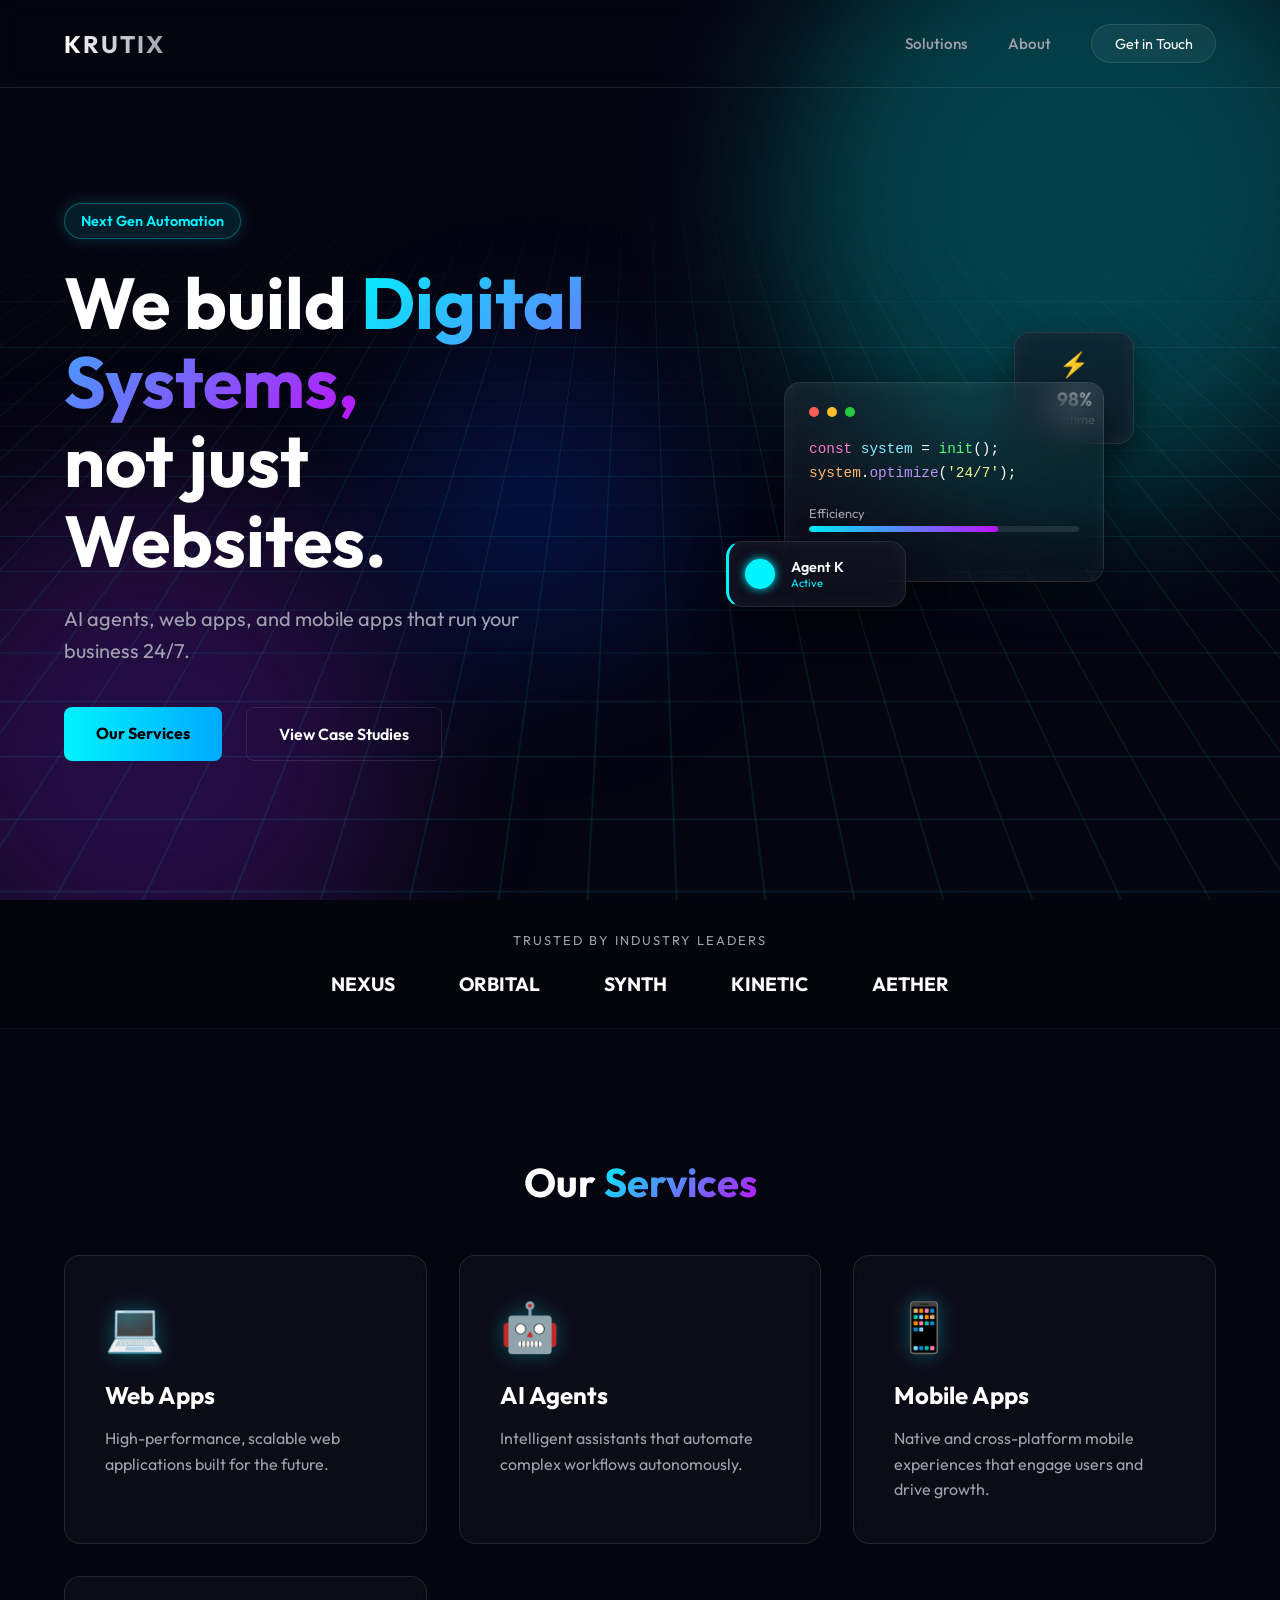
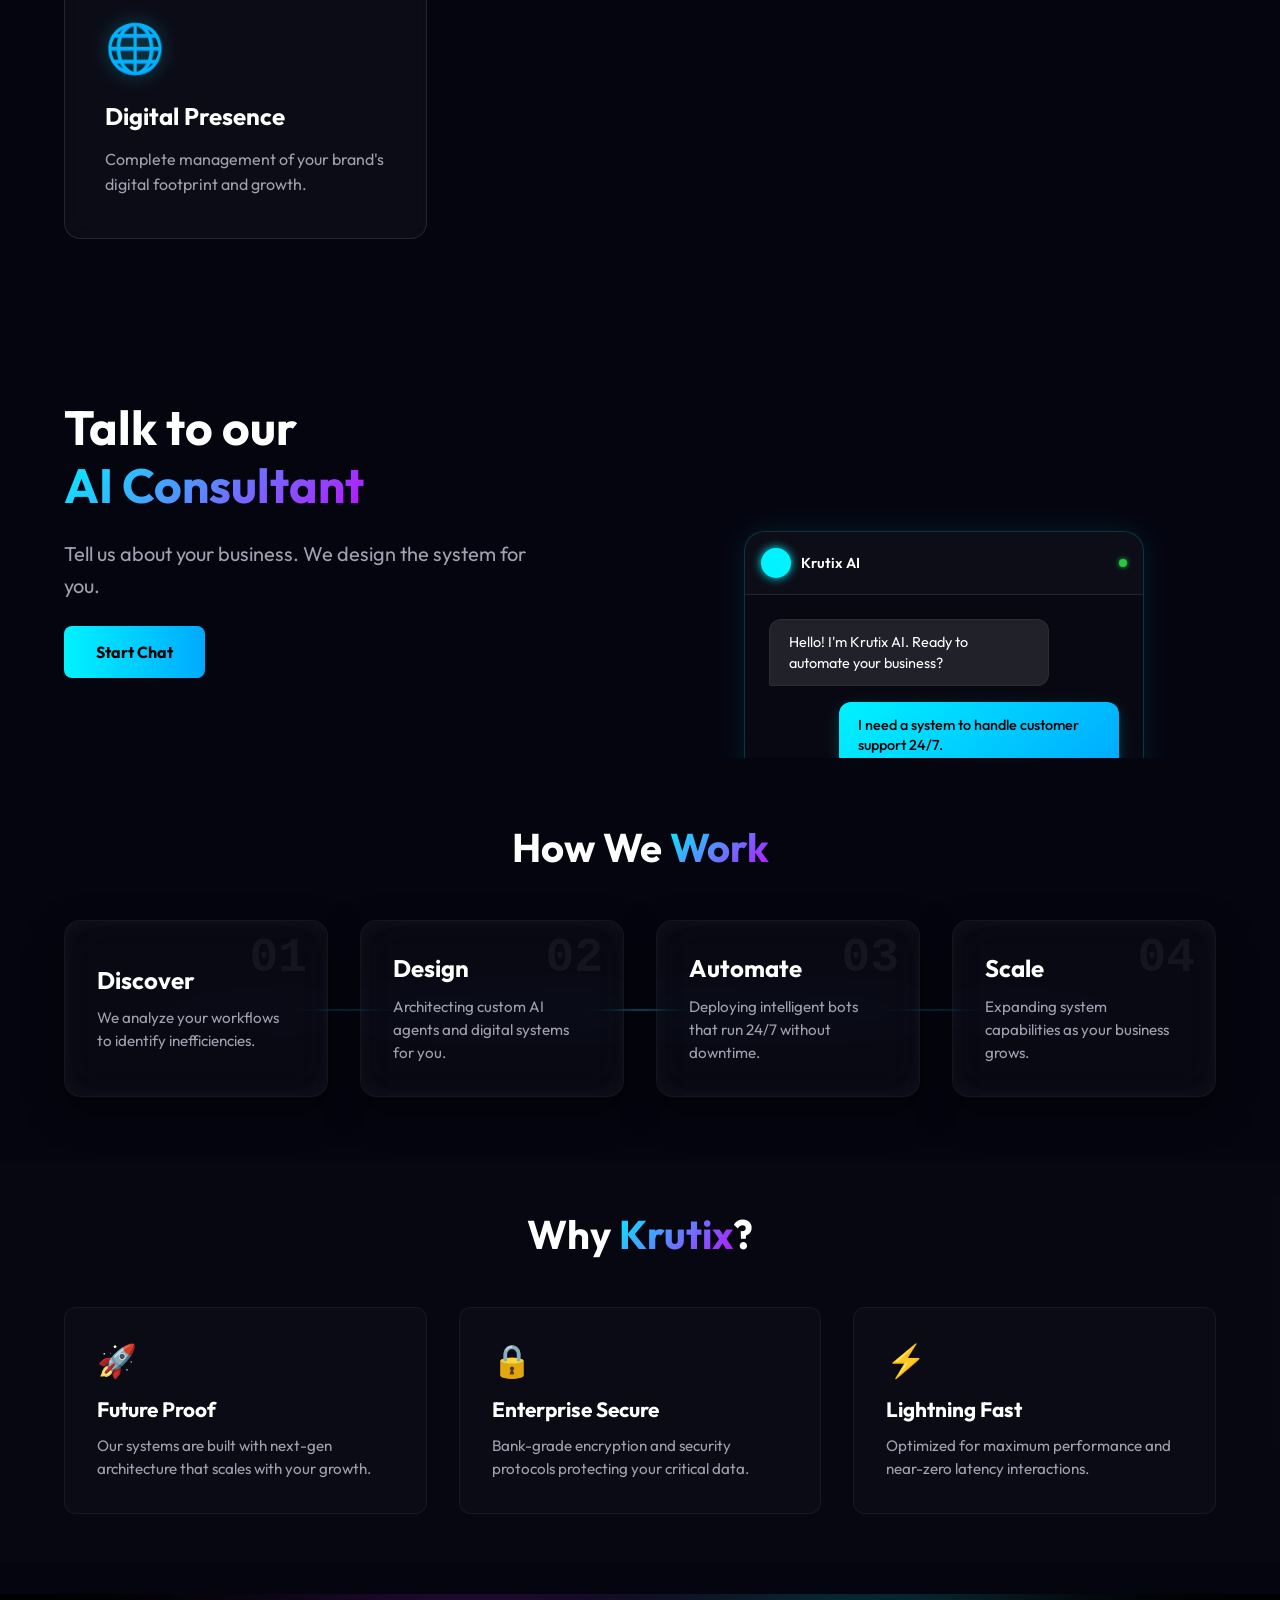
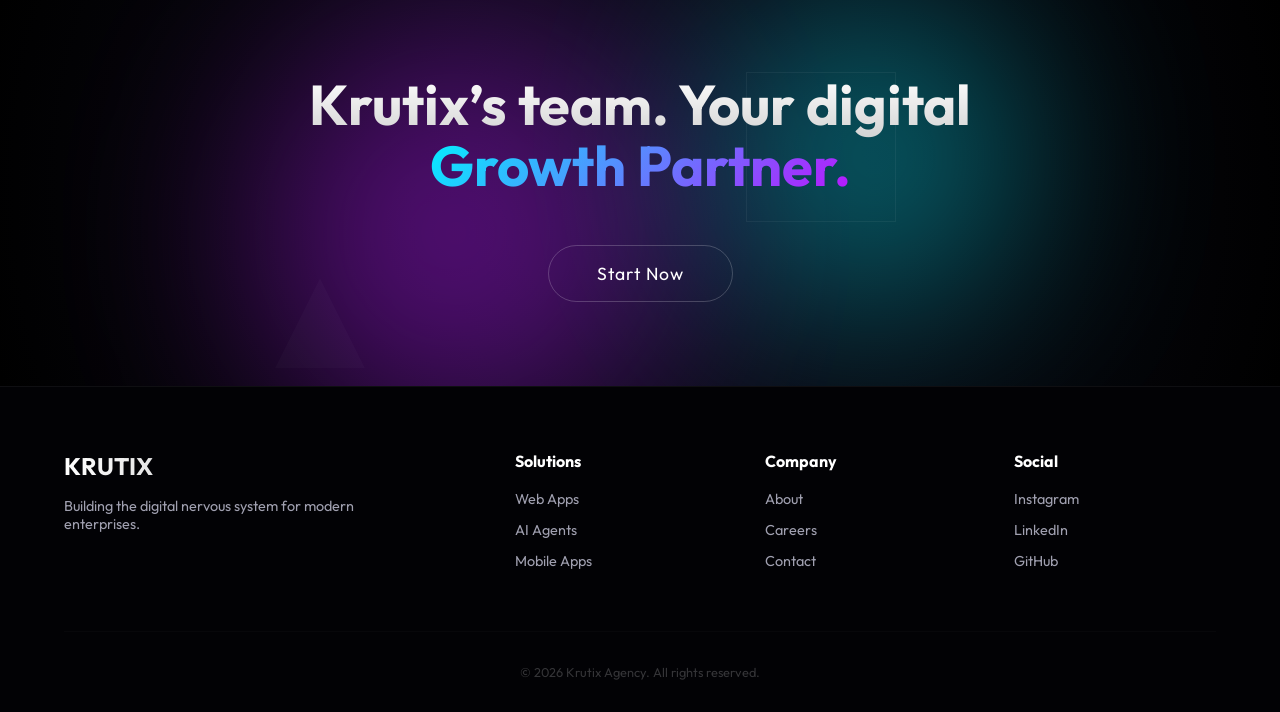
==== index.html @ 2731f17d "Initial commit: project structure and core implementation" ====
<!DOCTYPE html>
<html lang="en">

<head>
    <meta charset="UTF-8">
    <meta name="viewport" content="width=device-width, initial-scale=1.0">
    <title>Krutix - Digital Systems</title>
    <link rel="preconnect" href="https://fonts.googleapis.com">
    <link rel="preconnect" href="https://fonts.gstatic.com" crossorigin>
    <link href="https://fonts.googleapis.com/css2?family=Outfit:wght@300;400;600;700&display=swap" rel="stylesheet">
    <link rel="stylesheet" href="styles.css">
</head>

<body>
    <div class="background-globes">
        <div class="globe globe-1"></div>
        <div class="globe globe-2"></div>
        <div class="globe globe-3"></div>
    </div>

    <nav class="glass-nav">
        <a href="index.html" class="logo">KRUTIX</a>

        <div class="nav-toggle" id="mobile-menu">
            <span class="bar"></span>
            <span class="bar"></span>
            <span class="bar"></span>
        </div>

        <div class="nav-links">
            <a href="#services" class="nav-link">Solutions</a>
            <a href="about.html" class="nav-link">About</a>
            <a href="contact.html" class="cta-button-small">Get in Touch</a>
        </div>
    </nav>

    <main>
        <section class="hero-section">
            <div class="metaverse-bg">
                <div class="grid-plane"></div>
            </div>
            <div class="hero-content">
                <div class="text-content">
                    <div class="badge-container reveal-text">
                        <span class="glass-badge" id="badge-text">Elite Mobile Apps</span>
                    </div>
                    <h1 class="headline reveal-text delay-100">
                        We build <span class="gradient-text">Digital Systems,</span> <br>not just Websites.

                        <!-- Intelligent <span class="gradient-text">Experiences</span> <br>Beyond Code. -->
                    </h1>
                    <p class="subtext reveal-text delay-200">
                        AI agents, web apps, and mobile apps that run your business 24/7.
                    </p>
                    <div class="cta-group reveal-text delay-300">
                        <!-- <a href="#services" class="primary-btn">Build Your App</a> -->
                        <!-- <a href="#services" class="primary-btn">Start Automation</a> -->

                        <a href="#services" class="primary-btn">Our Services</a>

                        <a href="work.html" class="secondary-btn">View Case Studies</a>
                    </div>
                </div>

                <div class="visual-content">
                    <!-- Floating Cards Container -->
                    <div class="floating-cards-container">
                        <div class="glass-card card-main">
                            <div class="card-header">
                                <div class="dot red"></div>
                                <div class="dot yellow"></div>
                                <div class="dot green"></div>
                            </div>
                            <div class="card-body">
                                <div class="code-line"><span class="keyword">const</span> <span
                                        class="variable">system</span> = <span class="function">init</span>();</div>
                                <div class="code-line"><span class="object">system</span>.<span
                                        class="method">optimize</span>(<span class="string">'24/7'</span>);</div>
                                <div class="progress-bar-container">
                                    <div class="label">Efficiency</div>
                                    <div class="progress-bar">
                                        <div class="fill"></div>
                                    </div>
                                </div>
                            </div>
                        </div>

                        <div class="glass-card card-stat floating-delay-1">
                            <div class="stat-icon">⚡</div>
                            <div class="stat-value">98%</div>
                            <div class="stat-label">Uptime</div>
                        </div>


                        <div class="glass-card card-agent floating-delay-2">
                            <div class="agent-avatar"></div>
                            <div class="agent-info">
                                <div class="agent-name">Agent K</div>
                                <div class="agent-status">Active</div>
                            </div>
                        </div>
                    </div>
                </div>
            </div>
        </section>

        <section class="trusted-section">
            <p class="trusted-label reveal-text">Trusted by industry leaders</p>
            <div class="logo-container reveal-text delay-200">
                <div class="company-logo">NEXUS</div>
                <div class="company-logo">ORBITAL</div>
                <div class="company-logo">SYNTH</div>
                <div class="company-logo">KINETIC</div>
                <div class="company-logo">AETHER</div>
            </div>
        </section>

        <section id="services" class="services-section">
            <h2 class="section-title">Our <span class="gradient-text">Services</span></h2>
            <div class="services-grid">
                <div class="service-card">
                    <div class="service-icon">💻</div>
                    <h3>Web Apps</h3>
                    <p>High-performance, scalable web applications built for the future.</p>
                </div>
                <div class="service-card">
                    <div class="service-icon">🤖</div>
                    <h3>AI Agents</h3>
                    <p>Intelligent assistants that automate complex workflows autonomously.</p>
                </div>
                <div class="service-card">
                    <div class="service-icon">📱</div>
                    <h3>Mobile Apps</h3>
                    <p>Native and cross-platform mobile experiences that engage users and drive growth.</p>
                </div>
                <div class="service-card">
                    <div class="service-icon">🌐</div>
                    <h3>Digital Presence</h3>
                    <p>Complete management of your brand's digital footprint and growth.</p>
                </div>
            </div>
        </section>
        </div>
        </section>

        <section id="ai-consultant" class="consultant-section">
            <div class="consultant-container">
                <div class="consultant-text">
                    <h2 class="section-title-left reveal-text">Talk to our <br><span class="gradient-text">AI
                            Consultant</span></h2>
                    <p class="subtext reveal-text delay-100">
                        Tell us about your business. We design the system for you.
                    </p>
                    <a href="#" class="primary-btn reveal-text delay-200">Start Chat</a>
                </div>

                <div class="chat-interface-container">
                    <div class="chat-interface glass-card">
                        <div class="chat-header">
                            <div class="agent-avatar-small"></div>
                            <div class="chat-title">Krutix AI</div>
                            <div class="online-indicator"></div>
                        </div>
                        <div class="chat-body">
                            <div class="chat-message bot-message">
                                Hello! I'm Krutix AI. Ready to automate your business?
                            </div>
                            <div class="chat-message user-message">
                                I need a system to handle customer support 24/7.
                            </div>
                            <div class="chat-message bot-message">
                                <span class="typing-dots">
                                    <span>.</span><span>.</span><span>.</span>
                                </span>
                            </div>
                        </div>
                        <div class="chat-input-area">
                            <div class="fake-input">Type your message...</div>
                            <div class="send-btn">➤</div>
                        </div>
                    </div>
                </div>
            </div>
        </section>
        </div>
        </section>

        <section id="process" class="process-section">
            <h2 class="section-title reveal-text">How We <span class="gradient-text">Work</span></h2>
            <div class="process-container">
                <div class="process-line"></div>

                <div class="process-step delay-1">
                    <div class="step-card glass-card">
                        <div class="step-number">01</div>
                        <h3>Discover</h3>
                        <p>We analyze your workflows to identify inefficiencies.</p>
                    </div>
                </div>

                <div class="process-step delay-2">
                    <div class="step-card glass-card">
                        <div class="step-number">02</div>
                        <h3>Design</h3>
                        <p>Architecting custom AI agents and digital systems for you.</p>
                    </div>
                </div>

                <div class="process-step delay-3">
                    <div class="step-card glass-card">
                        <div class="step-number">03</div>
                        <h3>Automate</h3>
                        <p>Deploying intelligent bots that run 24/7 without downtime.</p>
                    </div>
                </div>

                <div class="process-step delay-4">
                    <div class="step-card glass-card">
                        <div class="step-number">04</div>
                        <h3>Scale</h3>
                        <p>Expanding system capabilities as your business grows.</p>
                    </div>
                </div>
            </div>
        </section>
        </div>
        </div>
        </section>

        <section class="why-us-section">
            <h2 class="section-title reveal-text">Why <span class="gradient-text">Krutix</span>?</h2>
            <div class="why-grid">
                <div class="why-card">
                    <div class="why-icon">🚀</div>
                    <h3>Future Proof</h3>
                    <p>Our systems are built with next-gen architecture that scales with your growth.</p>
                </div>
                <div class="why-card">
                    <div class="why-icon">🔒</div>
                    <h3>Enterprise Secure</h3>
                    <p>Bank-grade encryption and security protocols protecting your critical data.</p>
                </div>
                <div class="why-card">
                    <div class="why-icon">⚡</div>
                    <h3>Lightning Fast</h3>
                    <p>Optimized for maximum performance and near-zero latency interactions.</p>
                </div>
            </div>
        </section>

        <section id="cta" class="cta-section">
            <div class="cta-background">
                <div class="cta-orb orb-1"></div>
                <div class="cta-orb orb-2"></div>
                <div class="geo-shape shape-square"></div>
                <div class="geo-shape shape-triangle"></div>
            </div>

            <div class="cta-content">
                <!-- <h2 class="cta-headline">Let AI run your <br>digital operations.</h2> -->
                <!-- <h2 class="cta-headline">Let Krutix's Team run your <br>digital operations.</h2> -->
                <h2 class="cta-headline">Krutix’s team. Your digital <br><span class="gradient-text">Growth
                        Partner.</span></h2>




                <a href="contact.html" class="cta-btn-minimal">Start Now</a>
            </div>
        </section>
    </main>

    <footer class="main-footer">
        <div class="footer-content">
            <div class="footer-brand">
                <h2>KRUTIX</h2>
                <p>Building the digital nervous system for modern enterprises.</p>
            </div>
            <div class="footer-col">
                <h4>Solutions</h4>
                <a href="#services">Web Apps</a>
                <a href="#services">AI Agents</a>
                <a href="#services">Mobile Apps</a>
            </div>
            <div class="footer-col">
                <h4>Company</h4>
                <a href="about.html">About</a>
                <a href="careers.html">Careers</a>
                <a href="contact.html">Contact</a>
            </div>
            <div class="footer-col">
                <h4>Social</h4>
                <a href="https://instagram.com/krutixagency" target="_blank">Instagram</a>
                <a href="https://www.linkedin.com/company/krutixagency/" target="_blank">LinkedIn</a>
                <a href="https://github.com/orgs/Krutix-Agency/" target="_blank">GitHub</a>
            </div>
        </div>
        <div class="footer-bottom">
            &copy; 2026 Krutix Agency. All rights reserved.
        </div>
    </footer>
    <script>
        const mobileMenu = document.getElementById('mobile-menu');
        const navLinks = document.querySelector('.nav-links');

        mobileMenu.addEventListener('click', () => {
            navLinks.classList.toggle('active');
        });

        // Scroll Reveal Observer
        const observerOptions = {
            threshold: 0.1,
            rootMargin: "0px 0px -50px 0px"
        };

        const observer = new IntersectionObserver((entries) => {
            entries.forEach(entry => {
                if (entry.isIntersecting) {
                    entry.target.classList.add('active');
                    observer.unobserve(entry.target); // Only animate once
                }
            });
        }, observerOptions);

        document.querySelectorAll('.reveal-text').forEach(el => {
            observer.observe(el);
        });

        // Hero Badge Text Rotation
        const phrases = [
            "Elite Mobile Apps",
            "Next Gen Automation",
            "Intelligent AI Systems",
            "Custom Web Apps",
            "Digital Nervous Systems"
        ];
        let currentPhraseIndex = 0;
        const badgeElement = document.getElementById('badge-text');

        function rotateBadgeText() {
            badgeElement.classList.add('badge-fade');

            setTimeout(() => {
                currentPhraseIndex = (currentPhraseIndex + 1) % phrases.length;
                badgeElement.textContent = phrases[currentPhraseIndex];
                badgeElement.classList.remove('badge-fade');
            }, 500); // Matches the 0.5s transition in CSS
        }

        if (badgeElement) {
            setInterval(rotateBadgeText, 3000); // Change text every 3 seconds
        }
    </script>
</body>

</html>
---- styles.css ----
:root {
    --bg-dark: #050510;
    --text-main: #ffffff;
    --text-muted: #a0a0b0;
    --primary-glow: rgba(0, 255, 255, 0.6);
    --secondary-glow: rgba(138, 43, 226, 0.6);
    --accent-cyan: #00f3ff;
    --accent-purple: #bc13fe;
    --glass-bg: rgba(255, 255, 255, 0.05);
    --glass-border: rgba(255, 255, 255, 0.1);
    --font-main: 'Outfit', sans-serif;
}

* {
    margin: 0;
    padding: 0;
    box-sizing: border-box;
}

body {
    background-color: var(--bg-dark);
    font-family: var(--font-main);
    color: var(--text-main);
    overflow-x: hidden;
    min-height: 100vh;
}

/* Background Effects */
.background-globes {
    position: fixed;
    top: 0;
    left: 0;
    width: 100%;
    height: 100%;
    z-index: -1;
    overflow: hidden;
}

.globe {
    position: absolute;
    border-radius: 50%;
    filter: blur(80px);
    opacity: 0.4;
    animation: pulse-glow 10s infinite alternate;
}

.globe-1 {
    width: 600px;
    height: 600px;
    background: var(--primary-glow);
    top: -100px;
    right: -100px;
}

.globe-2 {
    width: 500px;
    height: 500px;
    background: var(--secondary-glow);
    bottom: -100px;
    left: -100px;
    animation-delay: 2s;
}

.globe-3 {
    width: 300px;
    height: 300px;
    background: #0044ff;
    top: 40%;
    left: 30%;
    opacity: 0.2;
    animation-delay: 4s;
}

@keyframes pulse-glow {
    0% {
        transform: scale(1);
        opacity: 0.3;
    }

    100% {
        transform: scale(1.1);
        opacity: 0.5;
    }
}

/* Navbar */
.glass-nav {
    display: flex;
    justify-content: space-between;
    align-items: center;
    padding: 1.5rem 5%;
    backdrop-filter: blur(10px);
    border-bottom: 1px solid var(--glass-border);
    position: fixed;
    width: 100%;
    z-index: 100;
    top: 0;
    transition: all 0.3s ease;
}

/* Metaverse Grid Animation */
.metaverse-bg {
    position: absolute;
    top: 0;
    left: 0;
    width: 100%;
    height: 100%;
    overflow: hidden;
    z-index: -1;
    perspective: 1000px;
}

.grid-plane {
    position: absolute;
    top: -50%;
    left: -50%;
    width: 200%;
    height: 200%;
    background-image:
        linear-gradient(rgba(0, 243, 255, 0.1) 1px, transparent 1px),
        linear-gradient(90deg, rgba(0, 243, 255, 0.1) 1px, transparent 1px);
    background-size: 50px 50px;
    transform: rotateX(60deg);
    animation: grid-move 20s linear infinite;
    mask-image: linear-gradient(to bottom, transparent 0%, black 40%, black 80%, transparent 100%);
    -webkit-mask-image: linear-gradient(to bottom, transparent 0%, black 40%, black 80%, transparent 100%);
}

@keyframes grid-move {
    0% {
        background-position: 0 0;
    }

    100% {
        background-position: 0 1000px;
        /* Adjust based on calculation */
    }
}

.logo {
    font-size: 1.5rem;
    font-weight: 700;
    letter-spacing: 2px;
    text-decoration: none;
    background: linear-gradient(90deg, #fff, var(--text-muted));
    -webkit-background-clip: text;
    background-clip: text;
    -webkit-text-fill-color: transparent;
}

.nav-links {
    display: flex;
    gap: 2.5rem;
    align-items: center;
}

.nav-item {
    position: relative;
    padding: 1rem 0;
}

.nav-link {
    text-decoration: none;
    color: var(--text-muted);
    font-weight: 500;
    transition: color 0.3s;
    font-size: 0.95rem;
    display: flex;
    align-items: center;
    gap: 5px;
}

.nav-link:hover {
    color: #fff;
    text-shadow: 0 0 10px rgba(255, 255, 255, 0.5);
}

/* Dropdown Menu */
.dropdown-menu {
    position: absolute;
    top: 100%;
    left: 50%;
    transform: translateX(-50%) translateY(10px);
    background: rgba(10, 10, 20, 0.9);
    backdrop-filter: blur(20px);
    border: 1px solid rgba(255, 255, 255, 0.1);
    border-radius: 12px;
    padding: 1rem;
    min-width: 180px;
    opacity: 0;
    visibility: hidden;
    transition: all 0.3s ease;
    box-shadow: 0 10px 30px rgba(0, 0, 0, 0.5);
}

.nav-item:hover .dropdown-menu {
    opacity: 1;
    visibility: visible;
    transform: translateX(-50%) translateY(0);
}

.dropdown-menu a {
    display: block;
    padding: 0.8rem 1rem;
    color: var(--text-muted);
    text-decoration: none;
    font-size: 0.9rem;
    border-radius: 8px;
    transition: all 0.2s;
}

.dropdown-menu a:hover {
    background: rgba(255, 255, 255, 0.05);
    color: var(--accent-cyan);
    padding-left: 1.2rem;
}

.cta-button-small {
    padding: 0.6rem 1.4rem;
    border: 1px solid var(--glass-border);
    border-radius: 20px;
    background: var(--glass-bg);
    color: #fff !important;
    text-decoration: none;
    transition: all 0.3s;
    font-size: 0.9rem;
}

.cta-button-small:hover {
    background: rgba(255, 255, 255, 0.1);
    box-shadow: 0 0 15px rgba(255, 255, 255, 0.2);
    border-color: rgba(255, 255, 255, 0.3);
}

/* Mobile Nav Toggle */
.nav-toggle {
    display: none;
    flex-direction: column;
    gap: 6px;
    cursor: pointer;
    z-index: 1000;
}

.bar {
    width: 30px;
    height: 2px;
    background-color: #fff;
    transition: all 0.3s ease;
}

/* Mobile Styles */
@media (max-width: 768px) {
    .nav-toggle {
        display: flex;
    }

    .nav-links {
        position: fixed;
        top: 0;
        right: -100%;
        /* Hidden by default */
        height: 100dvh;
        width: 100%;
        background: rgba(5, 5, 16, 0.95);
        backdrop-filter: blur(20px);
        flex-direction: column;
        justify-content: center;
        align-items: center;
        transition: right 0.4s cubic-bezier(0.175, 0.885, 0.32, 1.275);
        z-index: 900;
    }

    .nav-links.active {
        right: 0;
    }

    .nav-link {
        font-size: 1.5rem;
    }

    .cta-button-small {
        margin-top: 1rem;
        padding: 1rem 2rem;
        font-size: 1.1rem;
    }
}

/* Hero Section */
.hero-section {
    display: flex;
    min-height: 100dvh;
    align-items: center;
    padding: 8rem 5% 4rem;
    /* Adjusted top padding for fixed nav */
    position: relative;
}

.hero-content {
    display: grid;
    grid-template-columns: 1fr 1fr;
    width: 100%;
    max-width: 1400px;
    margin: 0 auto;
    gap: 4rem;
    align-items: center;
}

/* Text Content */
.badge-container {
    margin-bottom: 1.5rem;
}

.glass-badge {
    padding: 0.5rem 1rem;
    background: rgba(0, 243, 255, 0.1);
    border: 1px solid rgba(0, 243, 255, 0.3);
    border-radius: 20px;
    color: var(--accent-cyan);
    font-size: 0.9rem;
    font-weight: 600;
    box-shadow: 0 0 15px rgba(0, 243, 255, 0.2);
    transition: opacity 0.5s ease-in-out, transform 0.5s ease-in-out;
    display: inline-block;
}

.badge-fade {
    opacity: 0;
    transform: translateY(-10px);
}

.headline {
    font-size: clamp(2.5rem, 5vw + 1rem, 4.5rem);
    line-height: 1.1;
    margin-bottom: 1.5rem;
    font-weight: 700;
}

.gradient-text {
    background: linear-gradient(135deg, var(--accent-cyan), var(--accent-purple));
    -webkit-background-clip: text;
    background-clip: text;
    -webkit-text-fill-color: transparent;
    position: relative;
}

.subtext {
    font-size: clamp(1rem, 2vw + 0.5rem, 1.25rem);
    color: var(--text-muted);
    margin-bottom: 2.5rem;
    max-width: 500px;
    line-height: 1.6;
}

/* Buttons */
.cta-group {
    display: flex;
    gap: 1.5rem;
}

.primary-btn {
    padding: 1rem 2rem;
    background: linear-gradient(90deg, var(--accent-cyan), #00aaff);
    color: #000;
    text-decoration: none;
    font-weight: 700;
    border-radius: 8px;
    position: relative;
    overflow: hidden;
    transition: transform 0.3s, box-shadow 0.3s;
}

.primary-btn:hover {
    transform: translateY(-2px);
    box-shadow: 0 0 20px rgba(0, 243, 255, 0.5);
}

.secondary-btn {
    padding: 1rem 2rem;
    background: transparent;
    color: #fff;
    text-decoration: none;
    font-weight: 600;
    border: 1px solid var(--glass-border);
    border-radius: 8px;
    transition: background 0.3s;
}

.secondary-btn:hover {
    background: var(--glass-bg);
}

/* Visual Content / Floating Cards */
.visual-content {
    position: relative;
    height: 500px;
    display: flex;
    justify-content: center;
    align-items: center;
    perspective: 1000px;
}

.floating-cards-container {
    position: relative;
    width: 100%;
    height: 100%;
}

.glass-card {
    background: rgba(20, 20, 35, 0.6);
    backdrop-filter: blur(20px);
    -webkit-backdrop-filter: blur(20px);
    border: 1px solid rgba(255, 255, 255, 0.1);
    box-shadow: 0 15px 35px rgba(0, 0, 0, 0.5), inset 0 0 20px rgba(255, 255, 255, 0.05);
    border-radius: 16px;
    position: absolute;
    animation: float 6s ease-in-out infinite;
}

@keyframes float {
    0% {
        transform: translateY(0px) rotateX(0) rotateY(0);
    }

    50% {
        transform: translateY(-20px) rotateX(2deg) rotateY(2deg);
    }

    100% {
        transform: translateY(0px) rotateX(0) rotateY(0);
    }
}

/* Specific Cards */
.card-main {
    width: 320px;
    height: 200px;
    top: 50%;
    left: 50%;
    margin-left: -160px;
    /* center */
    margin-top: -100px;
    /* center */
    padding: 1.5rem;
    z-index: 2;
    background: linear-gradient(145deg, rgba(255, 255, 255, 0.05) 0%, rgba(255, 255, 255, 0.01) 100%);
}

.card-header {
    display: flex;
    gap: 8px;
    margin-bottom: 1.5rem;
}

.dot {
    width: 10px;
    height: 10px;
    border-radius: 50%;
}

.red {
    background: #ff5f56;
}

.yellow {
    background: #ffbd2e;
}

.green {
    background: #27c93f;
}

.code-line {
    font-family: monospace;
    font-size: 0.9rem;
    color: #fff;
    margin-bottom: 0.5rem;
}

.keyword {
    color: #ff79c6;
}

.variable {
    color: #8be9fd;
}

.function {
    color: #50fa7b;
}

.string {
    color: #f1fa8c;
}

.object {
    color: #ffb86c;
}

.method {
    color: #bd93f9;
}

.progress-bar-container {
    margin-top: 1.5rem;
}

.label {
    font-size: 0.8rem;
    color: var(--text-muted);
    margin-bottom: 0.3rem;
}

.progress-bar {
    width: 100%;
    height: 6px;
    background: rgba(255, 255, 255, 0.1);
    border-radius: 3px;
    overflow: hidden;
}

.fill {
    width: 70%;
    height: 100%;
    background: linear-gradient(90deg, var(--accent-cyan), var(--accent-purple));
    border-radius: 3px;
    animation: fill-progress 2s ease-out forwards;
}

@keyframes fill-progress {
    from {
        width: 0;
    }

    to {
        width: 70%;
    }
}

/* Floating Satellite Cards */
.card-stat {
    top: 20%;
    right: 15%;
    width: 120px;
    padding: 1rem;
    text-align: center;
    z-index: 1;
    animation-delay: 1s;
}

.stat-icon {
    font-size: 1.5rem;
    margin-bottom: 0.5rem;
}

.stat-value {
    font-size: 1.2rem;
    font-weight: 700;
    color: #fff;
}

.stat-label {
    font-size: 0.8rem;
    color: var(--text-muted);
}

.card-agent {
    bottom: 25%;
    left: 10%;
    display: flex;
    align-items: center;
    gap: 1rem;
    padding: 1rem;
    width: 180px;
    z-index: 3;
    animation-delay: 2s;
    border-left: 3px solid var(--accent-cyan);
}

.agent-avatar {
    width: 30px;
    height: 30px;
    background: var(--accent-cyan);
    border-radius: 50%;
    box-shadow: 0 0 10px var(--accent-cyan);
}

.agent-name {
    font-size: 0.9rem;
    font-weight: 600;
}

.agent-status {
    font-size: 0.7rem;
    color: var(--accent-cyan);
}


@media (max-width: 900px) {
    .hero-content {
        grid-template-columns: 1fr;
        text-align: center;
        gap: 3rem;
    }

    .headline {
        font-size: 3rem;
    }

    .cta-group {
        justify-content: center;
    }

    .visual-content {
        height: 450px;
        /* Increased height to give more room */
        margin-top: 2rem;
        /* Scale down the entire visual container for mobile */
        transform: scale(0.9);
        transform-origin: center top;
    }

    /* Adjust positions to prevent overlap on small screens */
    .card-stat {
        right: auto;
        left: 50%;
        top: 0;
        transform: translateX(50%);
        /* Top Right quadrant relative to center */
        margin-left: 20px;
        /* Push it right from center */
    }

    .card-agent {
        left: 50%;
        bottom: 0;
        transform: translateX(-50%);
        /* Bottom Left quadrant relative to center */
        margin-left: -120px;
        /* Push it left from center */
    }
}

@media (max-width: 480px) {
    .visual-content {
        transform: scale(0.75);
        height: 400px;
        margin-left: 0;
        width: 100%;
    }

    .card-stat {
        /* On very small screens, force it to top right corner but safe from center */
        display: block;
        right: 0;
        left: auto;
        top: -10px;
        transform: none;
        margin: 0;
        z-index: 10;
    }

    .card-agent {
        display: block;
        left: 0;
        bottom: 0;
        transform: none;
        margin: 0;
    }
}

/* Services Section */
.services-section {
    padding: 4rem 0;
    margin-top: 4rem;
    width: 100%;
}

.section-title {
    text-align: center;
    font-size: 2.5rem;
    margin-bottom: 3rem;
    font-weight: 700;
}

.services-grid {
    display: grid;
    grid-template-columns: repeat(auto-fit, minmax(280px, 1fr));
    gap: 2rem;
    max-width: 1400px;
    margin: 0 auto;
    padding: 0 5%;
}

.service-card {
    background: rgba(255, 255, 255, 0.03);
    backdrop-filter: blur(10px);
    -webkit-backdrop-filter: blur(10px);
    border: 1px solid var(--glass-border);
    border-radius: 16px;
    padding: 2.5rem;
    transition: all 0.4s cubic-bezier(0.175, 0.885, 0.32, 1.275);
    position: relative;
    overflow: hidden;
}

.service-card:hover {
    transform: translateY(-15px);
    border-color: rgba(255, 255, 255, 0.3);
    box-shadow: 0 20px 40px rgba(0, 0, 0, 0.4),
        0 0 30px rgba(0, 243, 255, 0.1);
    background: rgba(255, 255, 255, 0.06);
}

.service-card::before {
    content: '';
    position: absolute;
    top: 0;
    left: 0;
    width: 100%;
    height: 100%;
    background: linear-gradient(180deg, rgba(255, 255, 255, 0.05) 0%, transparent 100%);
    opacity: 0;
    transition: opacity 0.4s;
}

.service-card:hover::before {
    opacity: 1;
}

.service-icon {
    font-size: 3rem;
    margin-bottom: 1.5rem;
    filter: drop-shadow(0 0 10px rgba(0, 243, 255, 0.3));
}

.service-card h3 {
    font-size: 1.5rem;
    margin-bottom: 1rem;
    color: #fff;
}

.service-card p {
    color: var(--text-muted);
    line-height: 1.6;
}

/* AI Consultant Section */
.consultant-section {
    padding: 6rem 5%;
    position: relative;
    overflow: hidden;
}

.consultant-container {
    display: grid;
    grid-template-columns: 1fr 1fr;
    gap: 4rem;
    max-width: 1200px;
    margin: 0 auto;
    align-items: center;
}

.section-title-left {
    font-size: 3rem;
    font-weight: 700;
    margin-bottom: 1.5rem;
    line-height: 1.2;
}

/* Chat Interface */
.chat-interface-container {
    perspective: 1000px;
    display: flex;
    justify-content: center;
}

.chat-interface {
    width: 100%;
    max-width: 400px;
    height: 500px;
    background: rgba(10, 10, 20, 0.7);
    border: 1px solid rgba(0, 243, 255, 0.2);
    box-shadow: 0 0 30px rgba(0, 243, 255, 0.1);
    border-radius: 20px;
    display: flex;
    flex-direction: column;
    overflow: hidden;
    animation: float 8s ease-in-out infinite reverse;
}

.chat-header {
    padding: 1rem;
    border-bottom: 1px solid rgba(255, 255, 255, 0.1);
    display: flex;
    align-items: center;
    gap: 10px;
    background: rgba(255, 255, 255, 0.02);
}

.agent-avatar-small {
    width: 30px;
    height: 30px;
    background: var(--accent-cyan);
    border-radius: 50%;
    box-shadow: 0 0 10px var(--accent-cyan);
}

.chat-title {
    font-weight: 600;
    font-size: 0.9rem;
    flex-grow: 1;
}

.online-indicator {
    width: 8px;
    height: 8px;
    background: #27c93f;
    border-radius: 50%;
    box-shadow: 0 0 5px #27c93f;
}

.chat-body {
    flex-grow: 1;
    padding: 1.5rem;
    display: flex;
    flex-direction: column;
    gap: 1rem;
}

.chat-message {
    padding: 0.8rem 1.2rem;
    border-radius: 12px;
    font-size: 0.9rem;
    max-width: 80%;
    line-height: 1.4;
    position: relative;
    opacity: 0;
    animation: fade-in-up 0.5s forwards;
}

.bot-message {
    background: rgba(255, 255, 255, 0.1);
    border-bottom-left-radius: 2px;
    align-self: flex-start;
    border: 1px solid rgba(255, 255, 255, 0.05);
}

.user-message {
    background: linear-gradient(135deg, var(--accent-cyan), #00aaff);
    color: #000;
    border-bottom-right-radius: 2px;
    align-self: flex-end;
    font-weight: 500;
    animation-delay: 1.5s;
    box-shadow: 0 5px 15px rgba(0, 243, 255, 0.2);
}

.bot-message:last-child {
    animation-delay: 3s;
}

@keyframes fade-in-up {
    from {
        opacity: 0;
        transform: translateY(10px);
    }

    to {
        opacity: 1;
        transform: translateY(0);
    }
}

.typing-dots span {
    display: inline-block;
    animation: bounce 1.4s infinite ease-in-out both;
    font-size: 1.5rem;
    margin: 0 2px;
    line-height: 10px;
}

.typing-dots span:nth-child(1) {
    animation-delay: -0.32s;
}

.typing-dots span:nth-child(2) {
    animation-delay: -0.16s;
}

@keyframes bounce {

    0%,
    80%,
    100% {
        transform: scale(0);
    }

    40% {
        transform: scale(1);
    }
}

.chat-input-area {
    padding: 1rem;
    border-top: 1px solid rgba(255, 255, 255, 0.1);
    display: flex;
    align-items: center;
    gap: 10px;
}

.fake-input {
    flex-grow: 1;
    color: var(--text-muted);
    font-size: 0.9rem;
}

.send-btn {
    color: var(--accent-cyan);
    font-size: 1.2rem;
    cursor: pointer;
}

/* Tablet Optimization for Consultant Section */
@media (max-width: 1024px) {
    .consultant-container {
        gap: 2rem;
    }

    .section-title-left {
        font-size: 2.5rem;
        /* Reduce size on tablet */
        word-wrap: break-word;
        /* Ensure wrapping */
    }
}

@media (max-width: 900px) {
    .consultant-container {
        grid-template-columns: 1fr;
        text-align: center;
    }

    .section-title-left {
        text-align: center;
        font-size: 2.5rem;
        /* Consistent with tablet adjustment */
    }

    .chat-interface {
        width: 100%;
        max-width: 380px;
        margin: 0 auto;
        /* Center the chat interface */
    }
}

/* Process Section */
.process-section {
    padding: 4rem 5%;
    position: relative;
}

.process-container {
    display: grid;
    grid-template-columns: repeat(auto-fit, minmax(250px, 1fr));
    gap: 2rem;
    max-width: 1400px;
    margin: 0 auto;
    position: relative;
}

/* Connecting Line */
.process-line {
    position: absolute;
    top: 50%;
    left: 0;
    width: 100%;
    height: 2px;
    background: linear-gradient(90deg, transparent, var(--accent-cyan), transparent);
    z-index: -1;
    opacity: 0.3;
}

.process-step {
    position: relative;
    transition: transform 0.3s;
}

.step-card {
    padding: 2rem;
    background: rgba(255, 255, 255, 0.02);
    border: 1px solid rgba(255, 255, 255, 0.05);
    border-radius: 16px;
    position: relative;
    overflow: hidden;
    height: 100%;
    display: flex;
    flex-direction: column;
    justify-content: center;
    transition: all 0.3s;
}

.process-step:hover .step-card {
    background: rgba(255, 255, 255, 0.05);
    border-color: var(--accent-cyan);
    transform: translateY(-10px);
    box-shadow: 0 10px 30px rgba(0, 243, 255, 0.1);
}

.step-number {
    font-size: 3rem;
    font-weight: 700;
    color: rgba(255, 255, 255, 0.05);
    margin-bottom: 0.5rem;
    position: absolute;
    top: 10px;
    right: 20px;
    font-family: monospace;
}

.process-step:hover .step-number {
    color: rgba(0, 243, 255, 0.1);
}

.process-step h3 {
    font-size: 1.5rem;
    margin-bottom: 0.8rem;
    color: #fff;
    position: relative;
}

.process-step p {
    color: var(--text-muted);
    font-size: 0.95rem;
    line-height: 1.5;
    position: relative;
}

/* Animation Delays */
.delay-1 {
    animation: float 6s ease-in-out infinite;
    animation-delay: 0s;
}

.delay-2 {
    animation: float 6s ease-in-out infinite;
    animation-delay: 1.5s;
}

.delay-3 {
    animation: float 6s ease-in-out infinite;
    animation-delay: 3s;
}

.delay-4 {
    animation: float 6s ease-in-out infinite;
    animation-delay: 4.5s;
}

@media (max-width: 900px) {
    .process-line {
        display: none;
    }
}

/* CTA Section */
.cta-section {
    position: relative;
    padding: 5rem 5%;
    min-height: 40vh;
    display: flex;
    align-items: center;
    justify-content: center;
    overflow: hidden;
    margin-top: 2rem;
}

.cta-background {
    position: absolute;
    top: 0;
    left: 0;
    width: 100%;
    height: 100%;
    background: radial-gradient(circle at center, #0f0f1f 0%, #000 100%);
    z-index: -1;
}

.cta-orb {
    position: absolute;
    border-radius: 50%;
    filter: blur(100px);
    opacity: 0.4;
    animation: float-slow 10s infinite alternate;
}

.orb-1 {
    width: 400px;
    height: 400px;
    background: var(--accent-purple);
    top: 10%;
    left: 20%;
}

.orb-2 {
    width: 300px;
    height: 300px;
    background: var(--accent-cyan);
    bottom: 20%;
    right: 20%;
    animation-delay: 2s;
}

.geo-shape {
    position: absolute;
    border: 1px solid rgba(255, 255, 255, 0.05);
    z-index: 0;
}

.shape-square {
    width: 150px;
    height: 150px;
    top: 20%;
    right: 30%;
    animation: rotate-float 15s linear infinite;
}

.shape-triangle {
    width: 0;
    height: 0;
    border-left: 50px solid transparent;
    border-right: 50px solid transparent;
    border-bottom: 100px solid rgba(255, 255, 255, 0.03);
    border: none;
    bottom: 30%;
    left: 25%;
    animation: rotate-float 20s linear infinite reverse;
}

.shape-triangle::after {
    content: '';
    position: absolute;
    top: 10px;
    left: -45px;
    width: 0;
    height: 0;
    border-left: 45px solid transparent;
    border-right: 45px solid transparent;
    border-bottom: 90px solid rgba(255, 255, 255, 0.02);
}

.cta-content {
    text-align: center;
    position: relative;
    z-index: 2;
}

.cta-headline {
    font-size: 3.5rem;
    font-weight: 700;
    margin-bottom: 3rem;
    line-height: 1.1;
    background: linear-gradient(180deg, #fff, #aaa);
    -webkit-background-clip: text;
    background-clip: text;
    -webkit-text-fill-color: transparent;
}

.cta-btn-minimal {
    display: inline-block;
    padding: 1rem 3rem;
    border: 1px solid rgba(255, 255, 255, 0.2);
    border-radius: 50px;
    color: #fff;
    text-decoration: none;
    font-size: 1.1rem;
    letter-spacing: 1px;
    transition: all 0.4s ease;
    background: transparent;
    position: relative;
    overflow: hidden;
}

.cta-btn-minimal:hover {
    border-color: #fff;
    box-shadow: 0 0 30px rgba(255, 255, 255, 0.3);
    text-shadow: 0 0 10px rgba(255, 255, 255, 0.5);
    transform: scale(1.05);
}

@keyframes float-slow {
    0% {
        transform: translate(0, 0);
    }

    100% {
        transform: translate(30px, -30px);
    }
}

@keyframes rotate-float {
    0% {
        transform: rotate(0deg) translateY(0);
    }

    50% {
        transform: rotate(180deg) translateY(-20px);
    }

    100% {
        transform: rotate(360deg) translateY(0);
    }
}

@media (max-width: 768px) {
    .cta-headline {
        font-size: 2.5rem;
    }
}

/* Trusted By Section */
.trusted-section {
    padding: 2rem 5%;
    border-bottom: 1px solid rgba(255, 255, 255, 0.05);
    background: rgba(0, 0, 0, 0.2);
}

.trusted-label {
    text-align: center;
    color: var(--text-muted);
    font-size: 0.8rem;
    margin-bottom: 1.5rem;
    text-transform: uppercase;
    letter-spacing: 2px;
}

.logo-container {
    display: flex;
    justify-content: center;
    gap: 4rem;
    flex-wrap: wrap;
    opacity: 0.5;
}

.company-logo {
    font-size: 1.2rem;
    font-weight: 700;
    color: #fff;
    filter: grayscale(100%);
    transition: all 0.3s;
    cursor: default;
}

.company-logo:hover {
    filter: grayscale(0%);
    opacity: 1;
    color: var(--accent-cyan);
    text-shadow: 0 0 10px rgba(0, 243, 255, 0.5);
}

/* Why Us Section */
.why-us-section {
    padding: 3rem 5%;
    background: rgba(255, 255, 255, 0.01);
}

.why-grid {
    display: grid;
    grid-template-columns: repeat(auto-fit, minmax(300px, 1fr));
    gap: 2rem;
    max-width: 1400px;
    margin: 0 auto;
}

.why-card {
    background: rgba(20, 20, 30, 0.4);
    border: 1px solid rgba(255, 255, 255, 0.05);
    padding: 2rem;
    border-radius: 12px;
    transition: transform 0.3s;
}

.why-card:hover {
    transform: translateY(-5px);
    background: rgba(20, 20, 30, 0.6);
    border-color: rgba(255, 255, 255, 0.1);
}

.why-icon {
    font-size: 2rem;
    margin-bottom: 1rem;
    color: var(--accent-cyan);
}

.why-card h3 {
    margin-bottom: 0.8rem;
    font-size: 1.3rem;
}

.why-card p {
    color: var(--text-muted);
    font-size: 0.95rem;
    line-height: 1.5;
}

/* Footer */
.main-footer {
    background: #020205;
    border-top: 1px solid rgba(255, 255, 255, 0.05);
    padding: 4rem 5% 2rem;
    margin-top: 0;
}

.footer-content {
    display: grid;
    grid-template-columns: 2fr 1fr 1fr 1fr;
    gap: 3rem;
    max-width: 1400px;
    margin: 0 auto 3rem;
}

.footer-brand h2 {
    font-size: 1.5rem;
    margin-bottom: 1rem;
    background: linear-gradient(90deg, #fff, #888);
    -webkit-background-clip: text;
    background-clip: text;
    -webkit-text-fill-color: transparent;
}

.footer-brand p {
    color: var(--text-muted);
    font-size: 0.9rem;
    max-width: 300px;
}

.footer-col h4 {
    color: #fff;
    margin-bottom: 1.2rem;
    font-size: 1rem;
}

.footer-col a {
    display: block;
    color: var(--text-muted);
    text-decoration: none;
    margin-bottom: 0.8rem;
    font-size: 0.9rem;
    transition: color 0.3s;
}

.footer-col a:hover {
    color: var(--accent-cyan);
}

.footer-bottom {
    text-align: center;
    padding-top: 2rem;
    border-top: 1px solid rgba(255, 255, 255, 0.02);
    color: rgba(255, 255, 255, 0.2);
    font-size: 0.8rem;
}

@media (max-width: 768px) {
    .footer-content {
        grid-template-columns: 1fr;
        gap: 2.5rem;
        text-align: center;
    }

    .footer-brand p {
        margin: 0 auto;
    }
}

/* Scroll Reveal Animation */
.reveal-text {
    opacity: 0;
    transform: translateY(30px);
    transition: all 0.8s cubic-bezier(0.5, 0, 0, 1);
    will-change: opacity, transform;
}

.reveal-text.active {
    opacity: 1;
    transform: translateY(0);
}

/* Stagger delays for better effect */
.delay-100 {
    transition-delay: 0.1s;
}

.delay-200 {
    transition-delay: 0.2s;
}

.delay-300 {
    transition-delay: 0.3s;
}
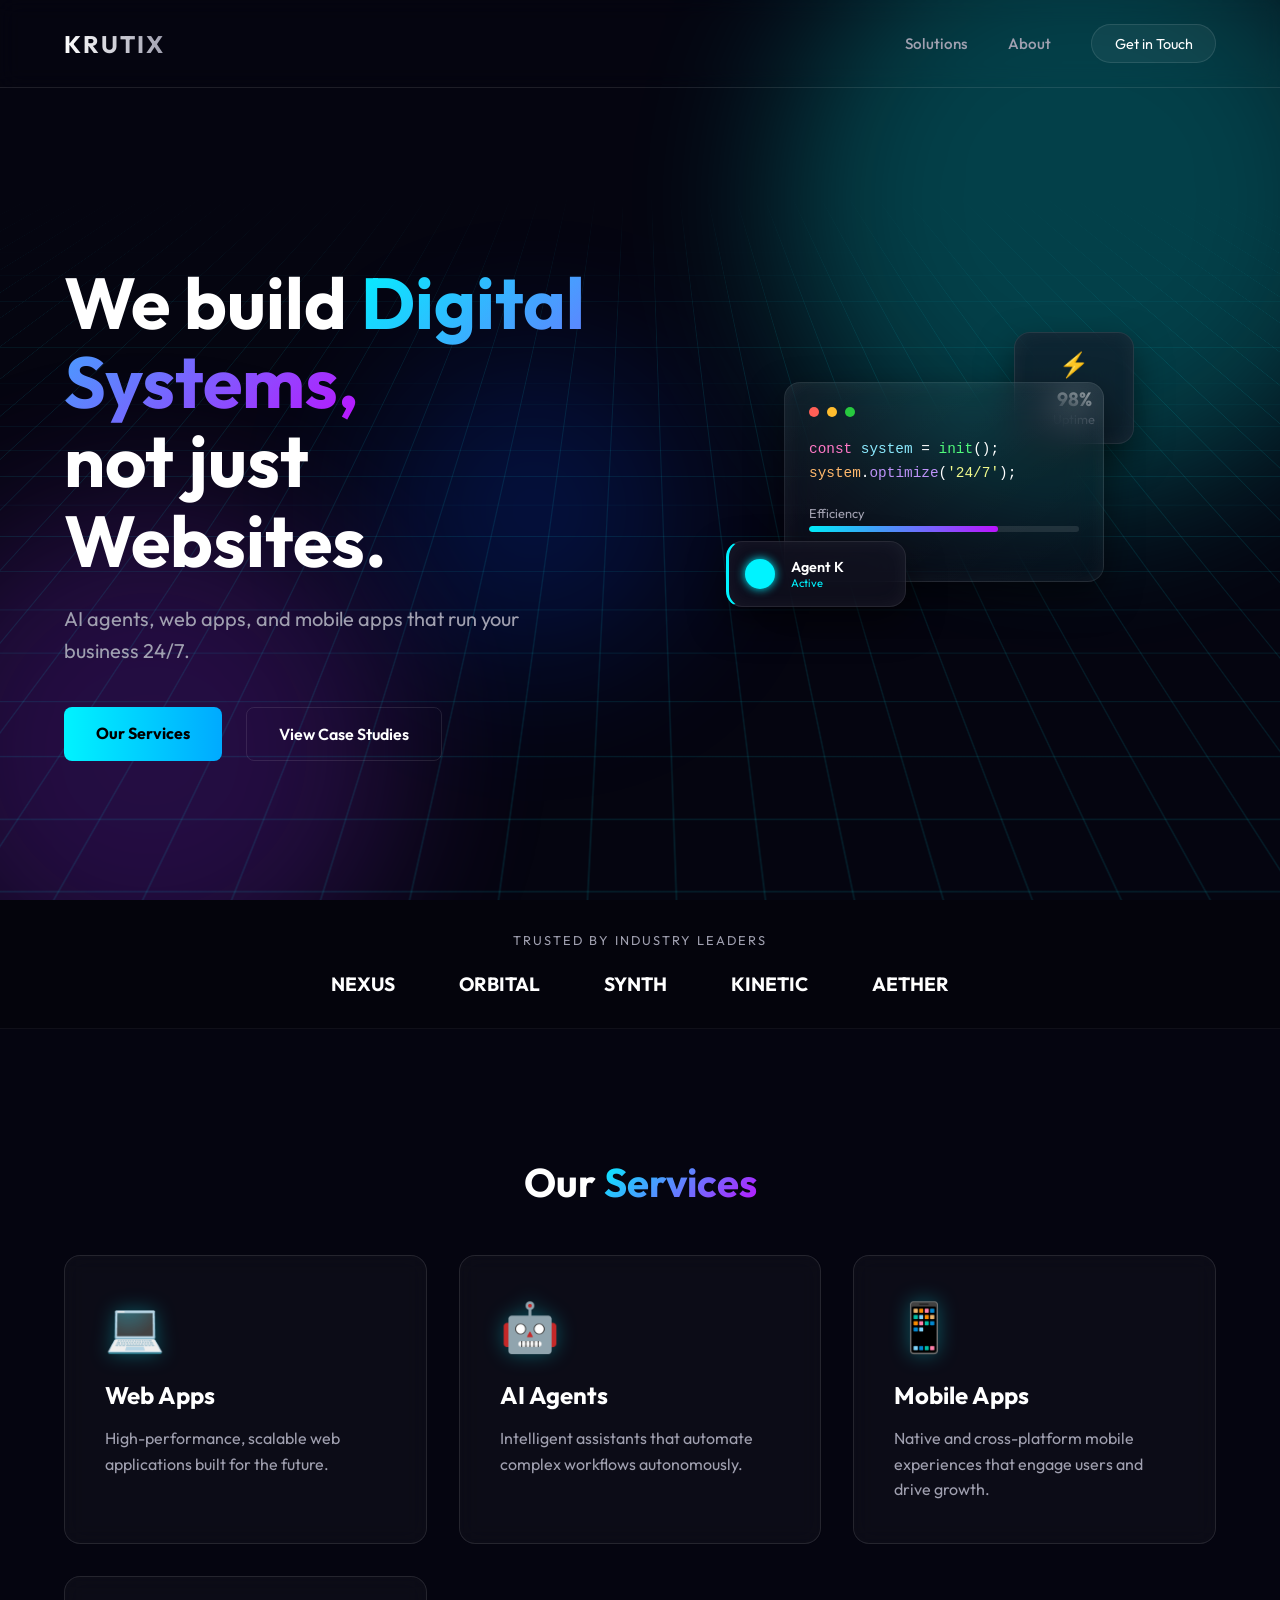
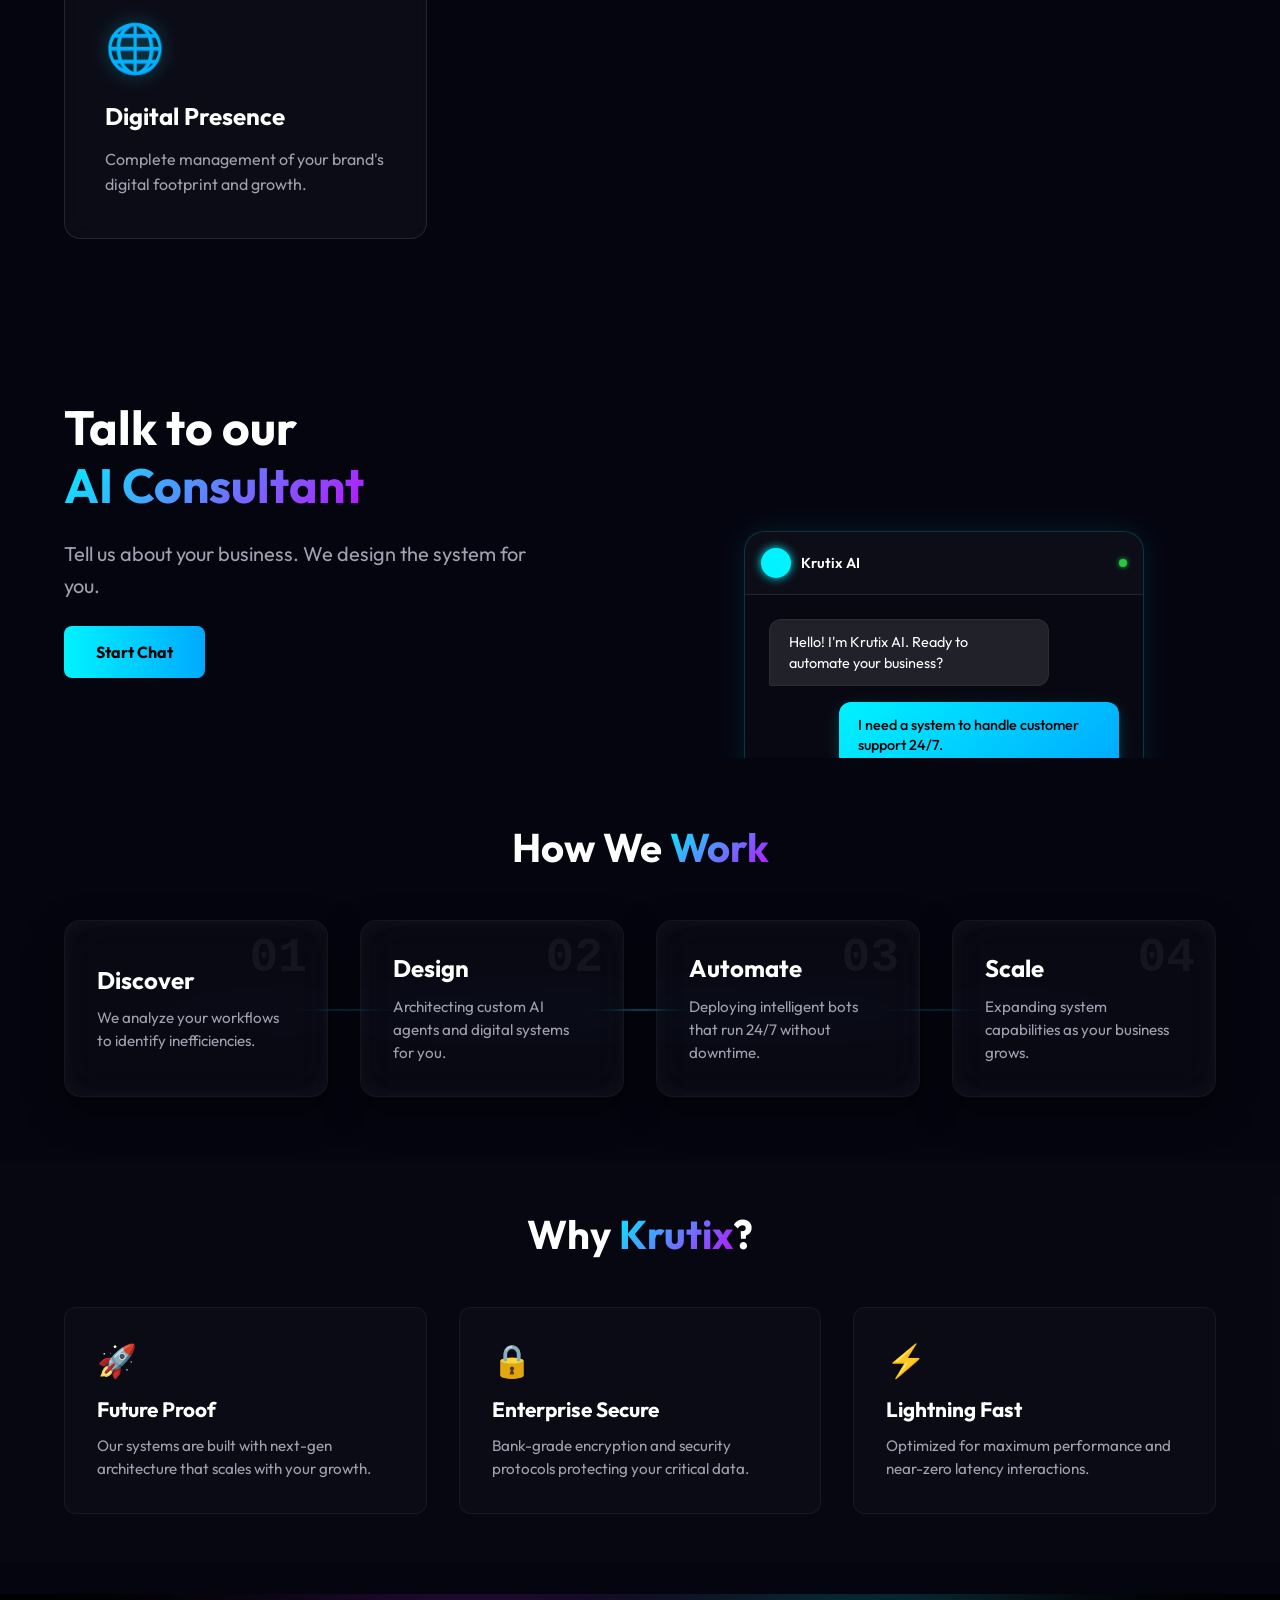
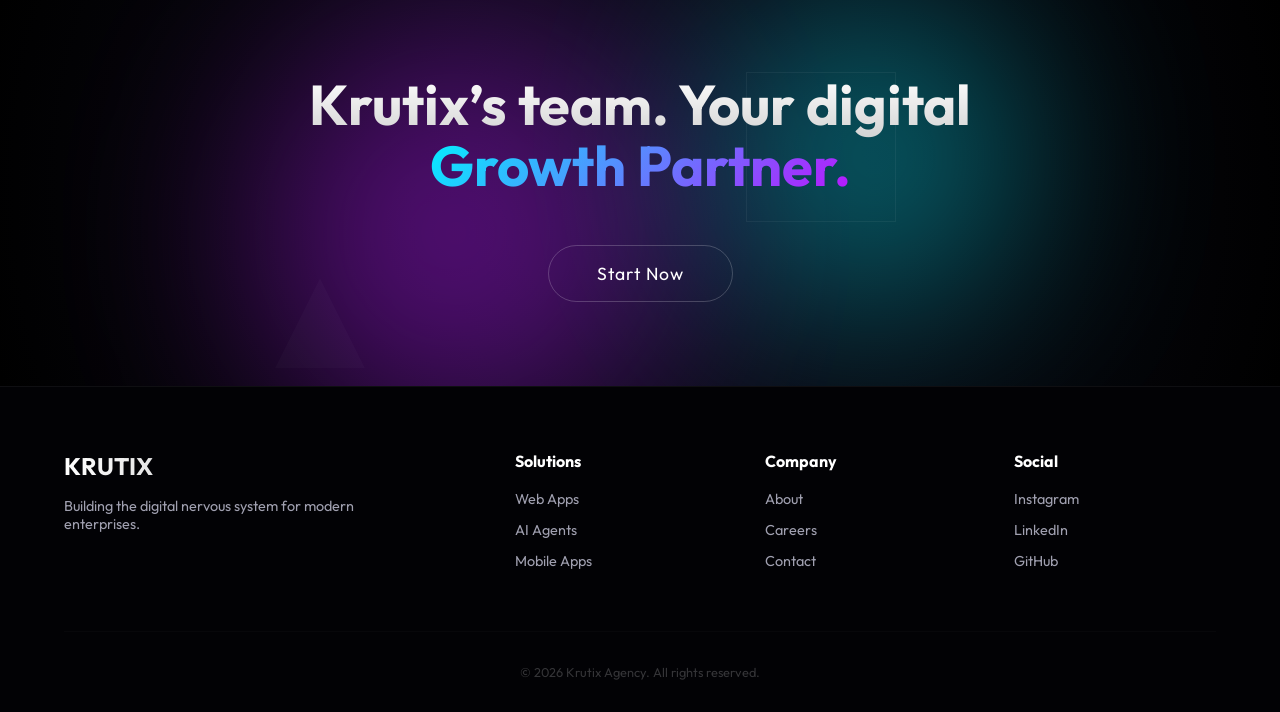
==== commit 66988a08: "update favicon image" ====
--- a/index.html
+++ b/index.html
@@ -4,7 +4,8 @@
 <head>
     <meta charset="UTF-8">
     <meta name="viewport" content="width=device-width, initial-scale=1.0">
-    <title>Krutix - Digital Systems</title>
+    <title>Krutix</title>
+    <link rel="icon" type="image/png" href="krutix.png">
     <link rel="preconnect" href="https://fonts.googleapis.com">
     <link rel="preconnect" href="https://fonts.gstatic.com" crossorigin>
     <link href="https://fonts.googleapis.com/css2?family=Outfit:wght@300;400;600;700&display=swap" rel="stylesheet">
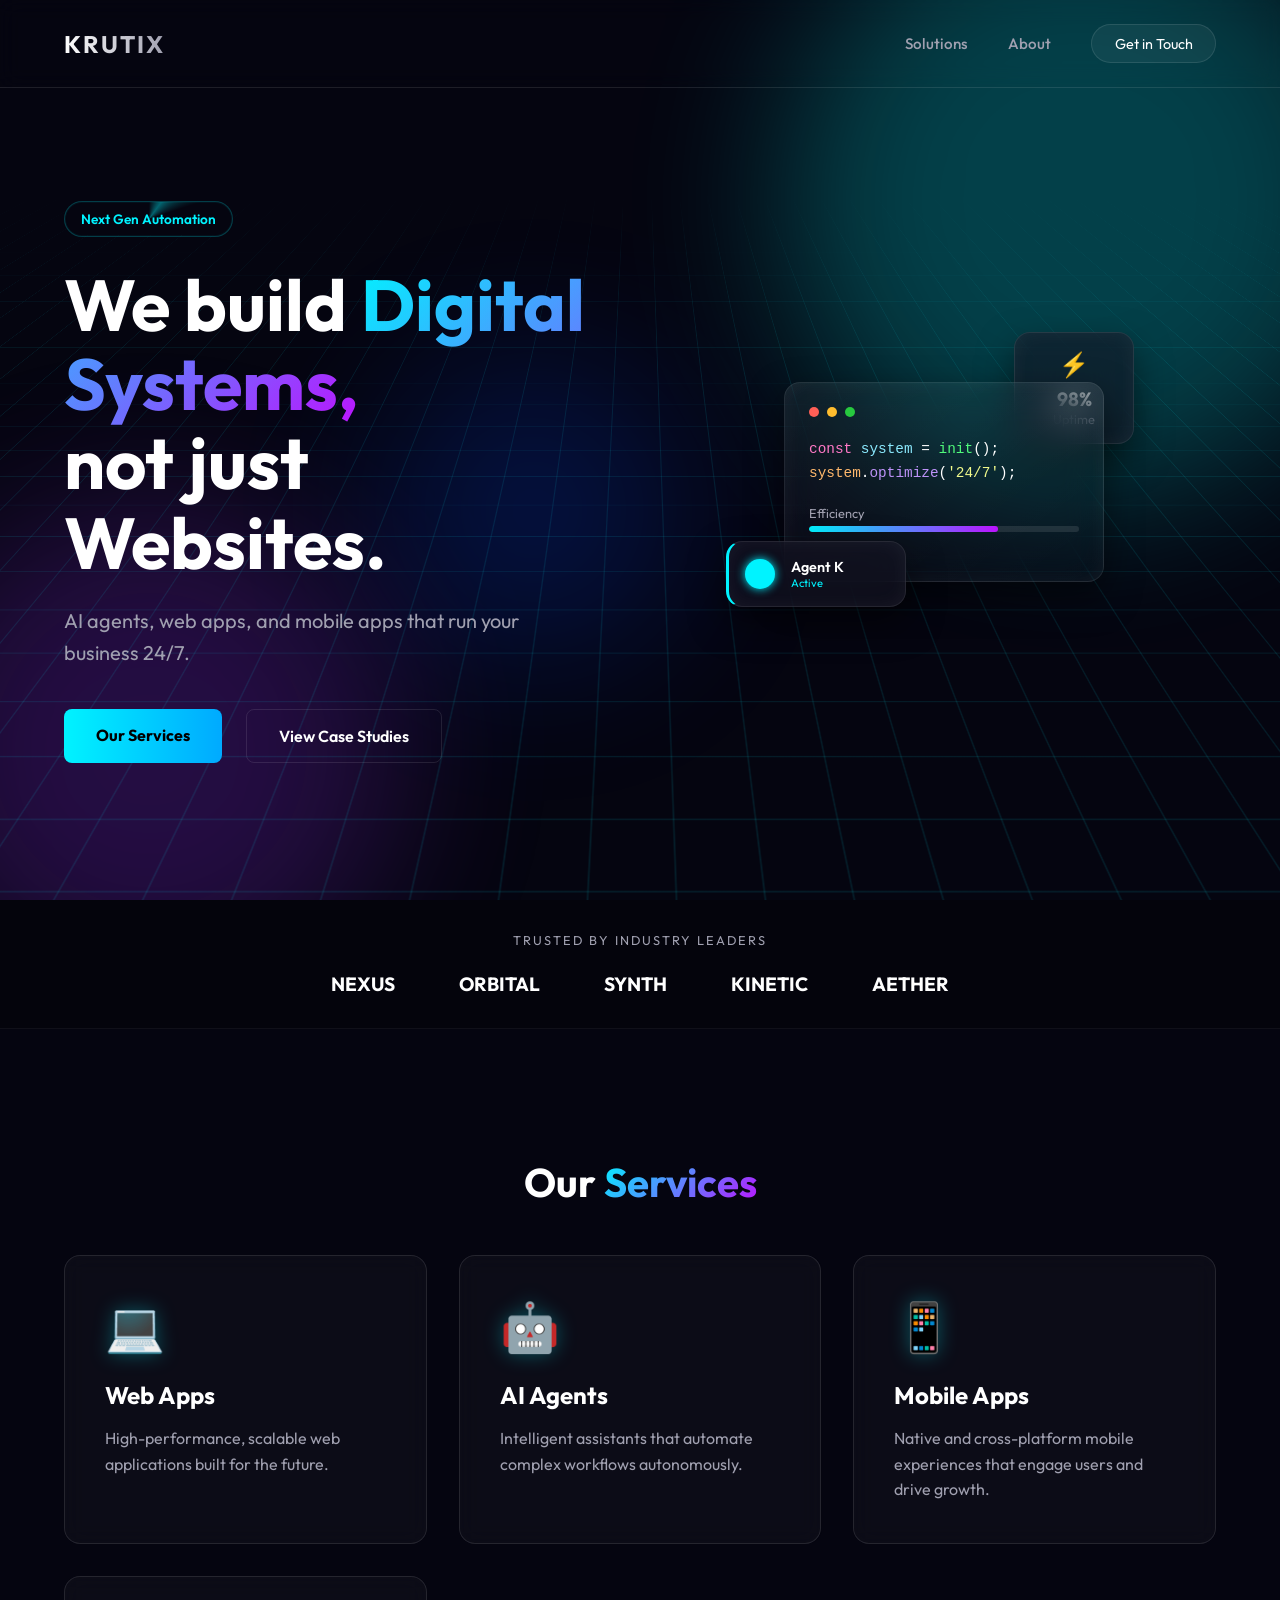
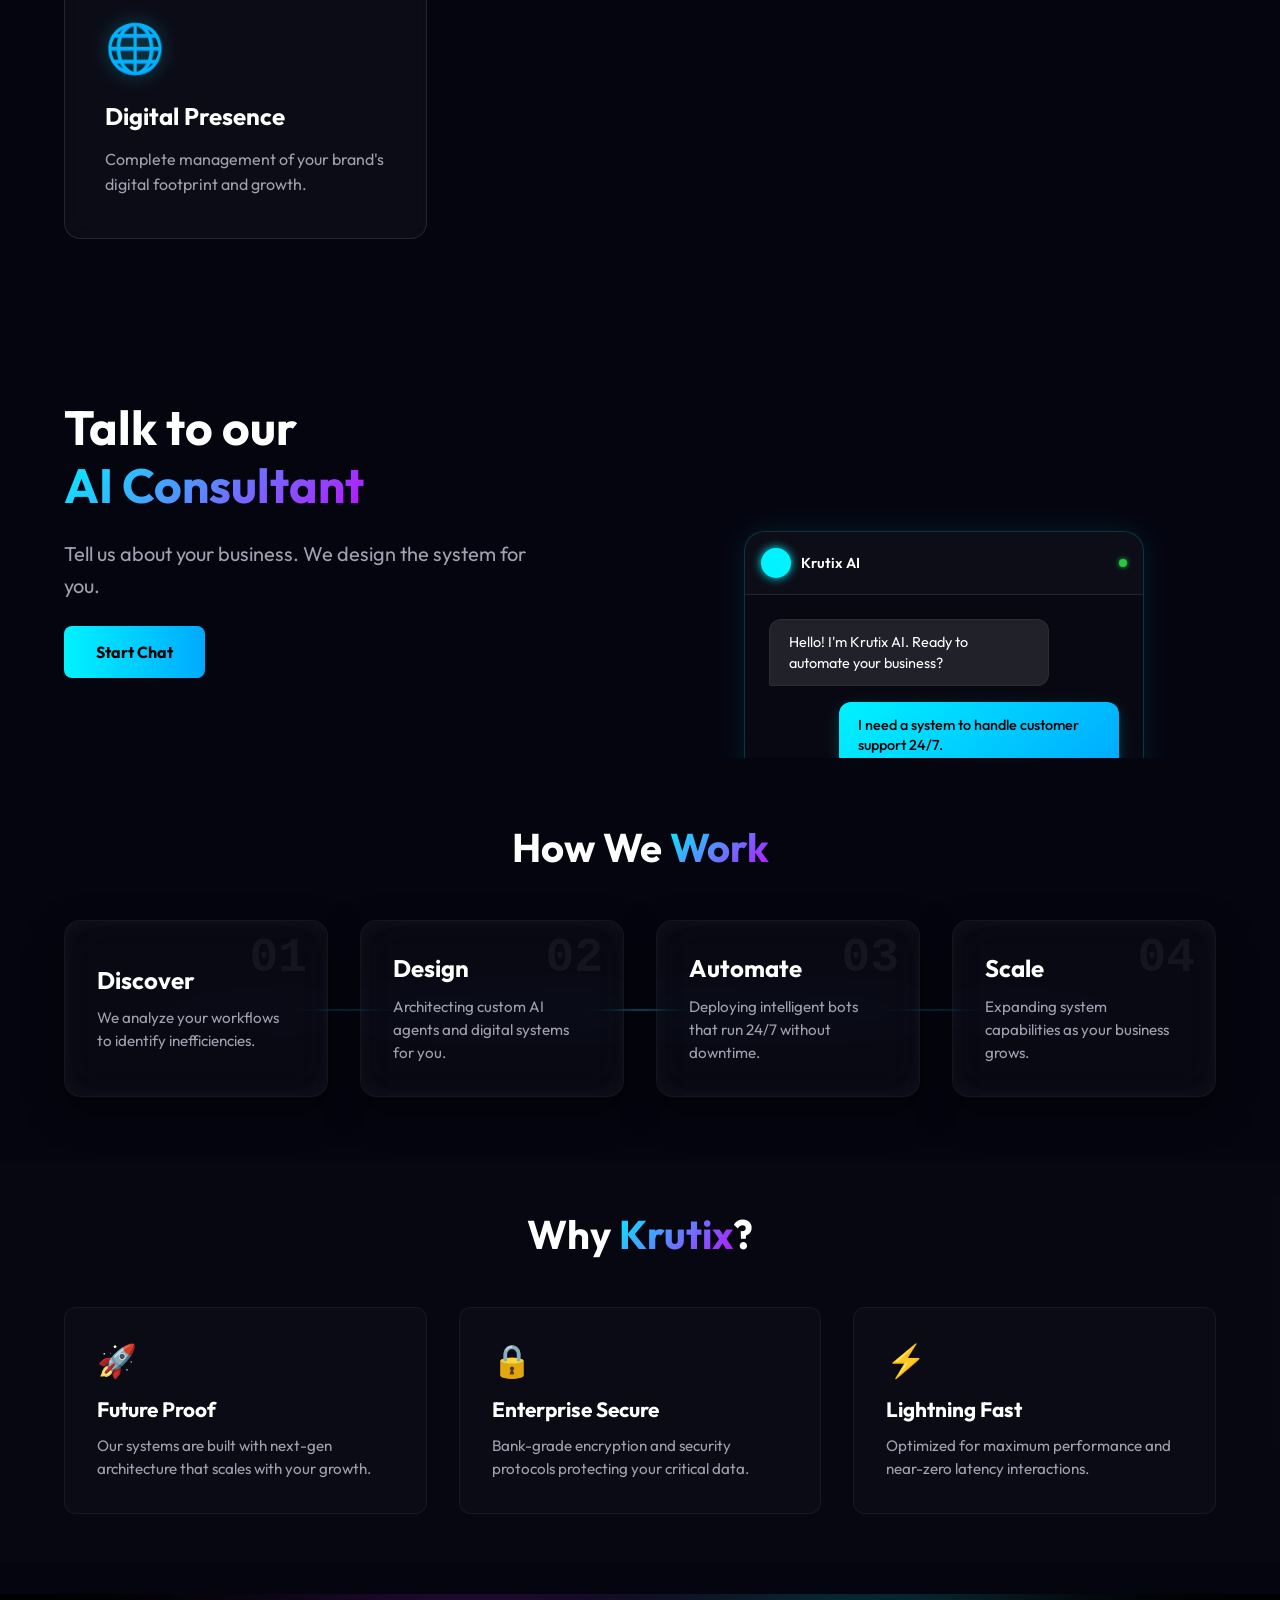
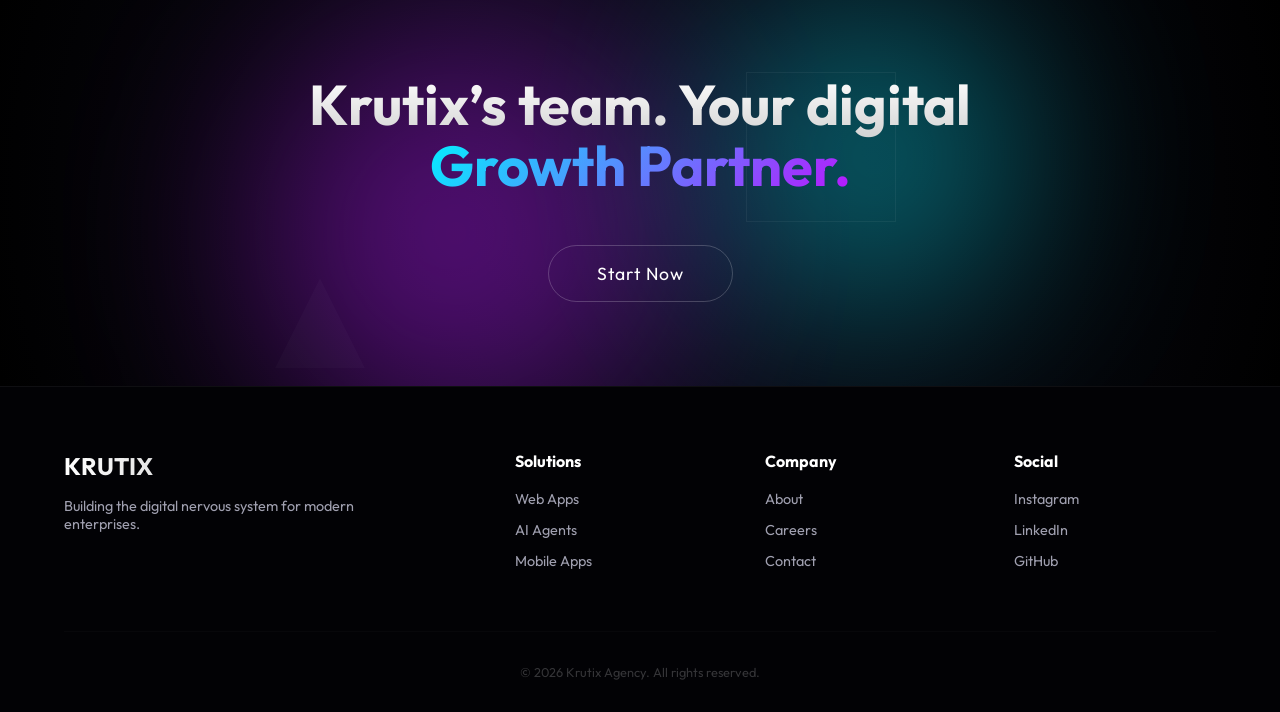
==== commit 18d8c079: "Update social links and UI enhancements for badges and About page" ====
--- a/index.html
+++ b/index.html
@@ -291,8 +291,8 @@
             </div>
             <div class="footer-col">
                 <h4>Social</h4>
-                <a href="https://instagram.com/krutixagency" target="_blank">Instagram</a>
-                <a href="https://www.linkedin.com/company/krutixagency/" target="_blank">LinkedIn</a>
+                <a href="https://instagram.com/krutix.ai" target="_blank">Instagram</a>
+                <a href="https://www.linkedin.com/company/krutix/" target="_blank">LinkedIn</a>
                 <a href="https://github.com/orgs/Krutix-Agency/" target="_blank">GitHub</a>
             </div>
         </div>
--- a/styles.css
+++ b/styles.css
@@ -312,15 +312,51 @@
 
 .glass-badge {
     padding: 0.5rem 1rem;
-    background: rgba(0, 243, 255, 0.1);
-    border: 1px solid rgba(0, 243, 255, 0.3);
-    border-radius: 20px;
+    background: rgba(0, 243, 255, 0.05);
+    border: 1px solid rgba(0, 243, 255, 0.2);
+    border-radius: 50px;
     color: var(--accent-cyan);
-    font-size: 0.9rem;
+    font-size: 0.85rem;
     font-weight: 600;
-    box-shadow: 0 0 15px rgba(0, 243, 255, 0.2);
-    transition: opacity 0.5s ease-in-out, transform 0.5s ease-in-out;
+    position: relative;
+    overflow: hidden;
     display: inline-block;
+    transition: all 0.3s ease;
+    z-index: 1;
+}
+
+.glass-badge::after {
+    content: '';
+    position: absolute;
+    top: -50%;
+    left: -50%;
+    width: 200%;
+    height: 200%;
+    background: conic-gradient(transparent,
+            var(--accent-cyan),
+            transparent 20%);
+    animation: rotate-glow 4s linear infinite;
+    z-index: -1;
+    opacity: 0.4;
+}
+
+.glass-badge::before {
+    content: '';
+    position: absolute;
+    inset: 1px;
+    background: var(--bg-dark);
+    border-radius: 50px;
+    z-index: -1;
+}
+
+@keyframes rotate-glow {
+    from {
+        transform: rotate(0deg);
+    }
+
+    to {
+        transform: rotate(360deg);
+    }
 }
 
 .badge-fade {
@@ -1396,4 +1432,76 @@
 
 .delay-300 {
     transition-delay: 0.3s;
-}+}
+/* About CTA Section */
+.about-cta {
+    min-height: 70vh;
+    display: flex;
+    align-items: center;
+    justify-content: center;
+    text-align: center;
+    position: relative;
+    overflow: hidden;
+    padding: 8rem 5%;
+    background: radial-gradient(circle at center, rgba(0, 243, 255, 0.05) 0%, transparent 70%);
+}
+
+.about-cta::before {
+    content: '';
+    position: absolute;
+    top: 50%;
+    left: 50%;
+    transform: translate(-50%, -50%);
+    width: 150%;
+    height: 150%;
+    background-image: 
+        radial-gradient(circle at 30% 30%, rgba(188, 19, 254, 0.1) 0%, transparent 40%),
+        radial-gradient(circle at 70% 70%, rgba(0, 243, 255, 0.1) 0%, transparent 40%);
+    z-index: 1;
+    animation: pulse-glow 15s infinite alternate;
+}
+
+.about-cta .cta-content {
+    max-width: 900px;
+    position: relative;
+    z-index: 10;
+}
+
+.about-cta .cta-headline {
+    font-size: clamp(2.5rem, 7vw, 5rem);
+    margin-bottom: 2rem;
+    line-height: 1.05;
+    font-weight: 800;
+    letter-spacing: -2px;
+}
+
+.about-cta .subtext {
+    opacity: 0.9;
+    margin: 0 auto 3.5rem;
+    max-width: 750px;
+    color: var(--text-muted);
+    font-size: 1.25rem;
+    line-height: 1.8;
+}
+
+.about-cta .cta-btn-minimal {
+    padding: 1.3rem 3.5rem;
+    font-size: 1.1rem;
+    text-transform: uppercase;
+    letter-spacing: 3px;
+    background: transparent;
+    border: 1px solid var(--accent-cyan);
+    color: #fff;
+    border-radius: 50px;
+    text-decoration: none;
+    transition: all 0.4s cubic-bezier(0.175, 0.885, 0.32, 1.275);
+    display: inline-block;
+    box-shadow: 0 0 20px rgba(0, 243, 255, 0.1);
+}
+
+.about-cta .cta-btn-minimal:hover {
+    background: var(--accent-cyan);
+    color: #000;
+    box-shadow: 0 0 40px rgba(0, 243, 255, 0.4);
+    transform: translateY(-5px) scale(1.05);
+}
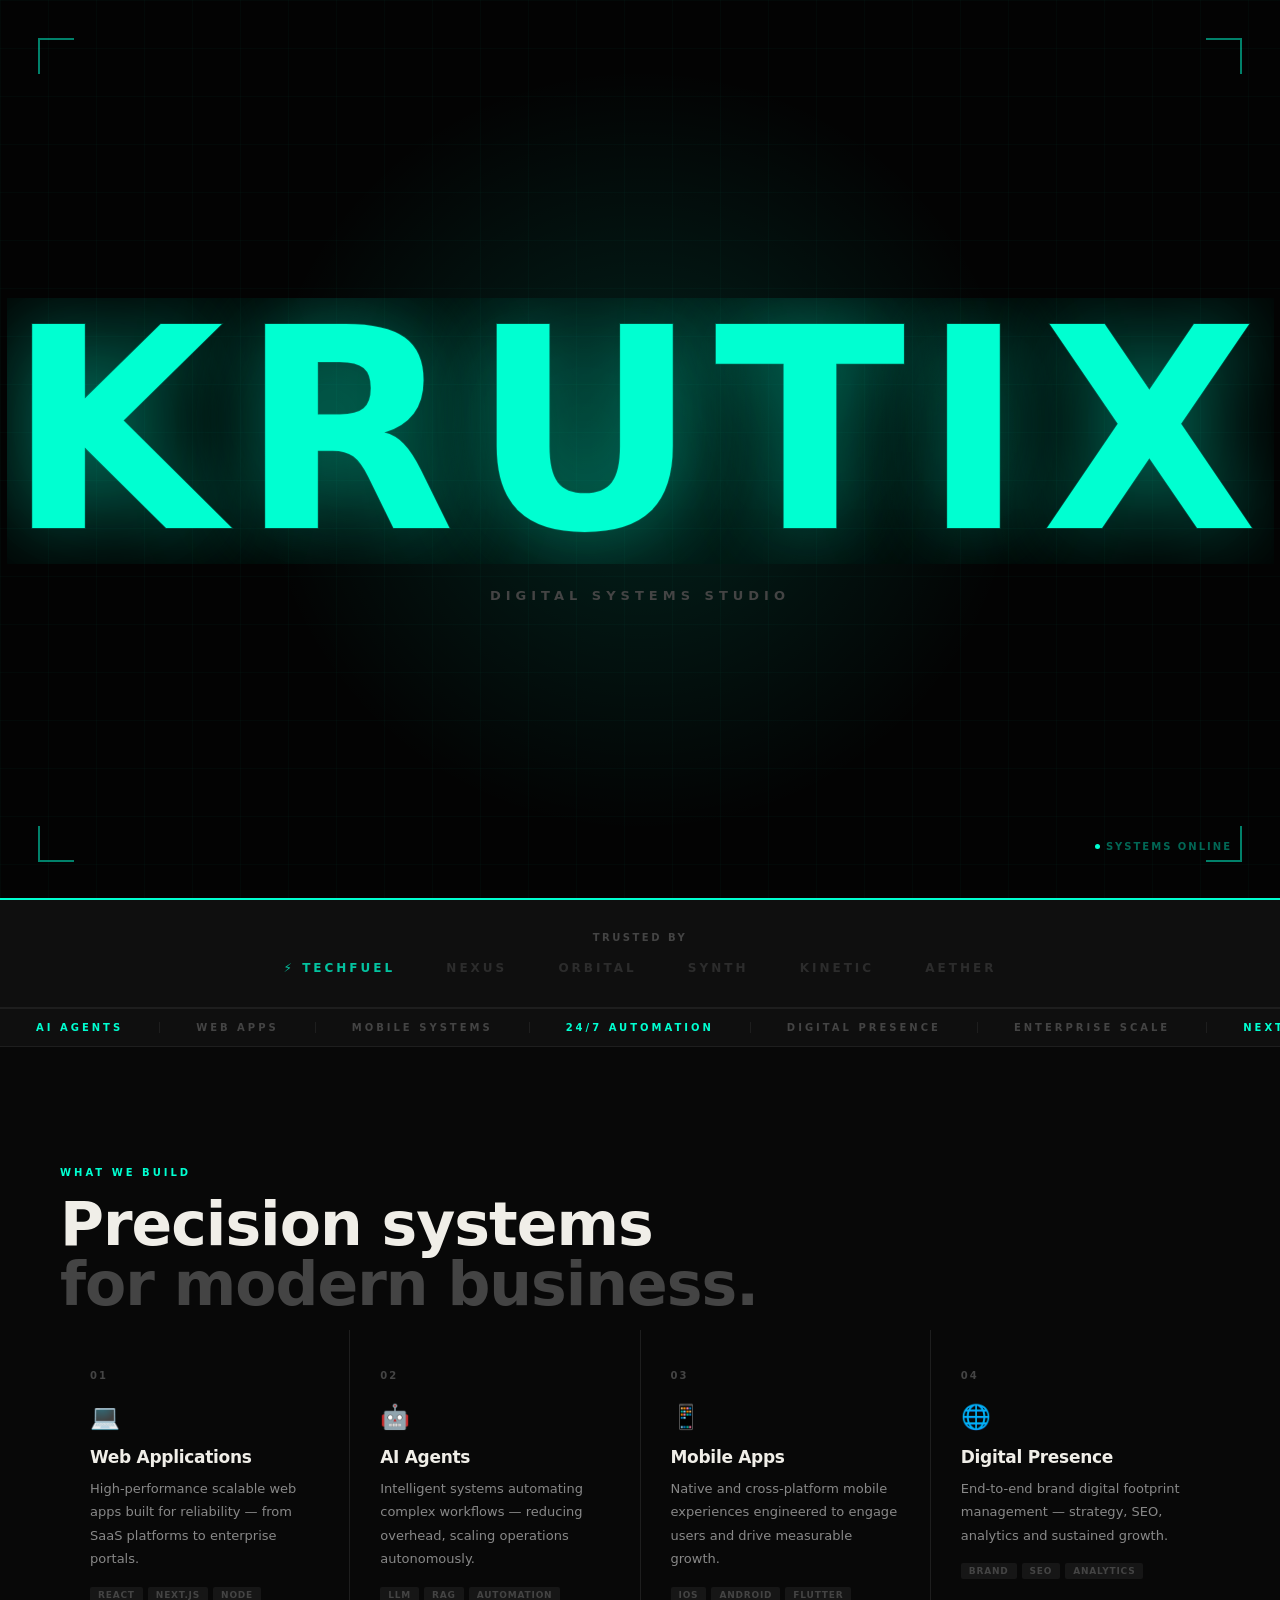
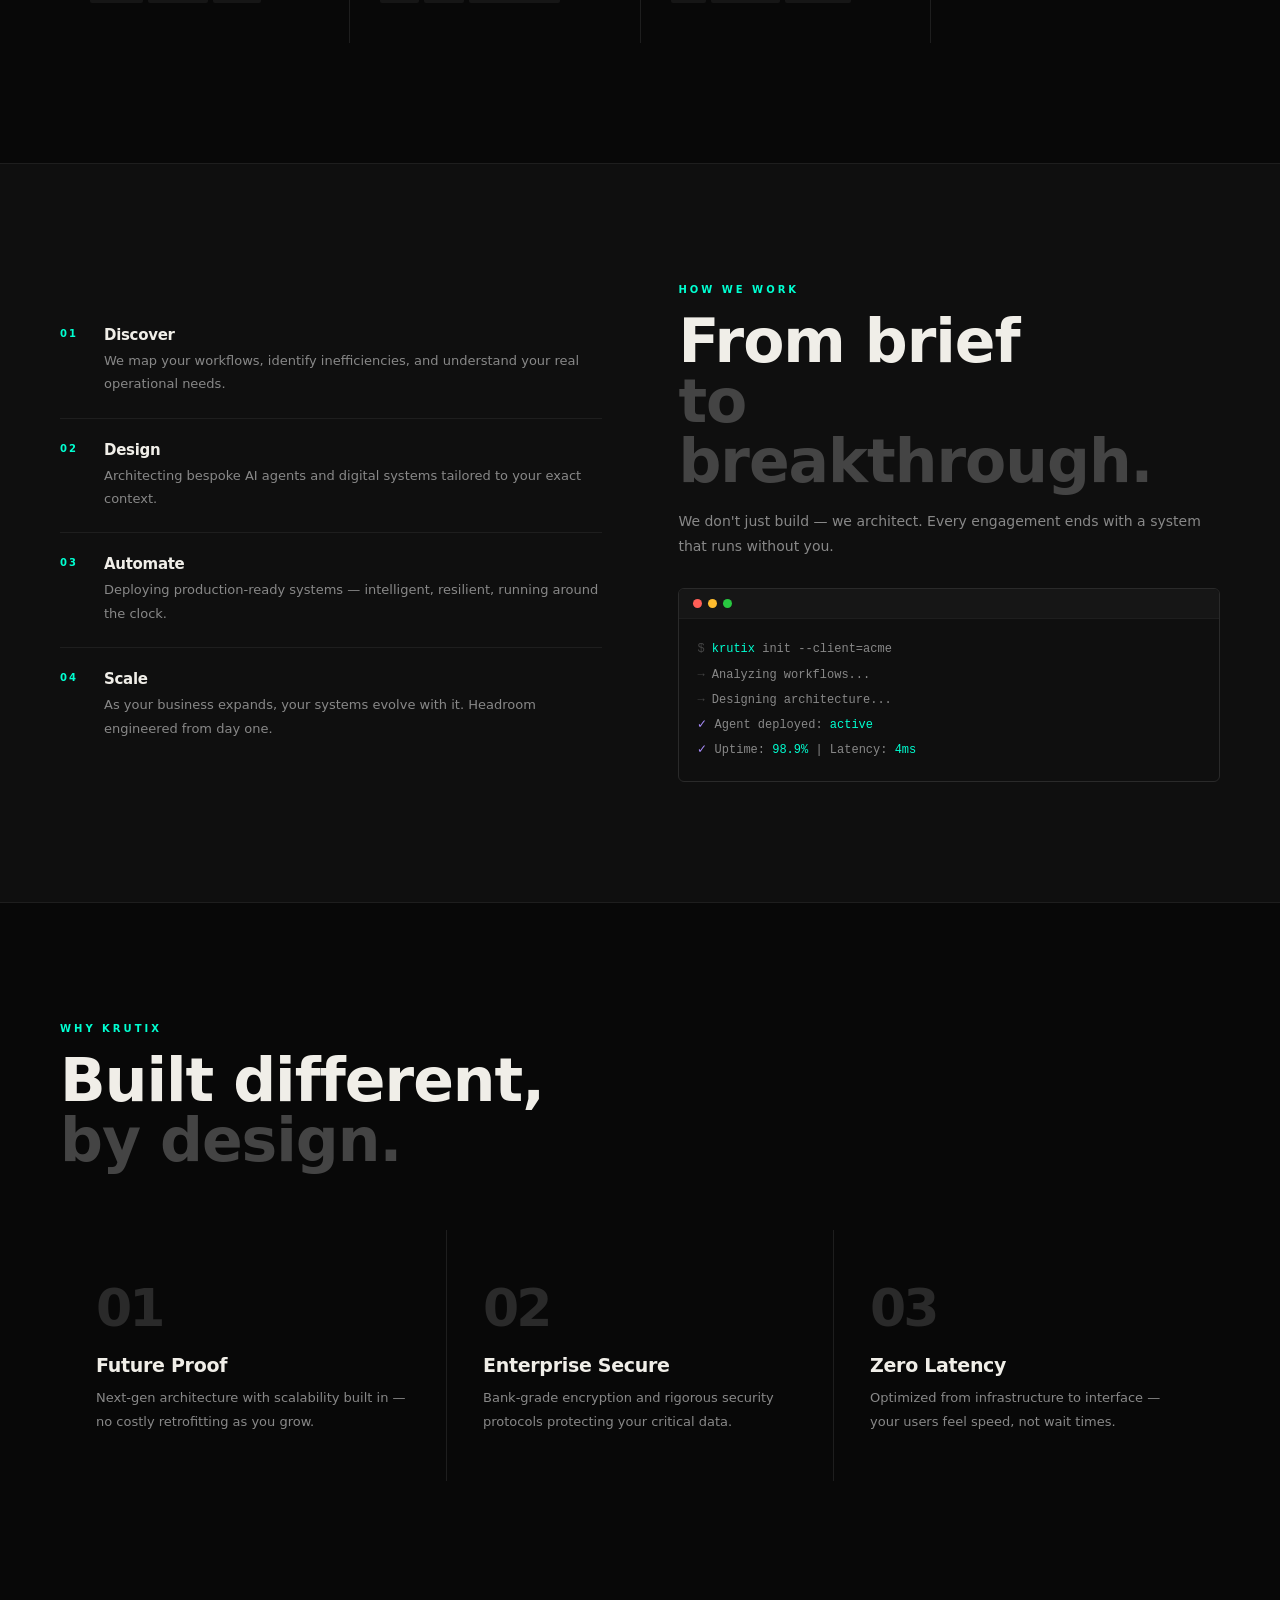
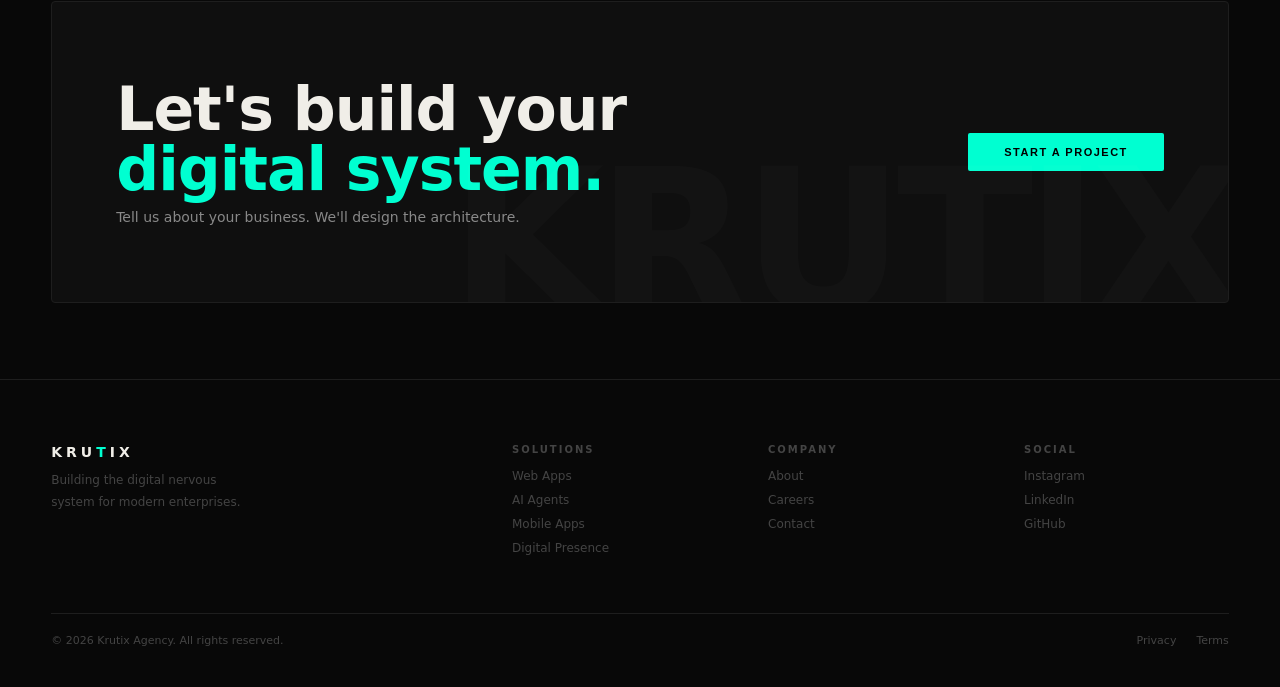
==== commit 9de402f3: "feat: complete redesign v2.0" ====
--- a/index.html
+++ b/index.html
@@ -2,356 +2,277 @@
 <html lang="en">
 
 <head>
-    <meta charset="UTF-8">
-    <meta name="viewport" content="width=device-width, initial-scale=1.0">
-    <title>Krutix</title>
-    <link rel="icon" type="image/png" href="krutix.png">
-    <link rel="preconnect" href="https://fonts.googleapis.com">
-    <link rel="preconnect" href="https://fonts.gstatic.com" crossorigin>
-    <link href="https://fonts.googleapis.com/css2?family=Outfit:wght@300;400;600;700&display=swap" rel="stylesheet">
-    <link rel="stylesheet" href="styles.css">
+  <meta charset="UTF-8" />
+  <meta name="viewport" content="width=device-width,initial-scale=1.0" />
+  <title>KRUTIX</title>
+  <link rel="icon" type="image/svg+xml" href="favicon.svg">
+  <link rel="stylesheet" href="style.css">
 </head>
 
 <body>
-    <div class="background-globes">
-        <div class="globe globe-1"></div>
-        <div class="globe globe-2"></div>
-        <div class="globe globe-3"></div>
-    </div>
-
-    <nav class="glass-nav">
-        <a href="index.html" class="logo">KRUTIX</a>
-
-        <div class="nav-toggle" id="mobile-menu">
-            <span class="bar"></span>
-            <span class="bar"></span>
-            <span class="bar"></span>
-        </div>
-
-        <div class="nav-links">
-            <a href="#services" class="nav-link">Solutions</a>
-            <a href="about.html" class="nav-link">About</a>
-            <a href="contact.html" class="cta-button-small">Get in Touch</a>
-        </div>
-    </nav>
-
-    <main>
-        <section class="hero-section">
-            <div class="metaverse-bg">
-                <div class="grid-plane"></div>
-            </div>
-            <div class="hero-content">
-                <div class="text-content">
-                    <div class="badge-container reveal-text">
-                        <span class="glass-badge" id="badge-text">Elite Mobile Apps</span>
-                    </div>
-                    <h1 class="headline reveal-text delay-100">
-                        We build <span class="gradient-text">Digital Systems,</span> <br>not just Websites.
-
-                        <!-- Intelligent <span class="gradient-text">Experiences</span> <br>Beyond Code. -->
-                    </h1>
-                    <p class="subtext reveal-text delay-200">
-                        AI agents, web apps, and mobile apps that run your business 24/7.
-                    </p>
-                    <div class="cta-group reveal-text delay-300">
-                        <!-- <a href="#services" class="primary-btn">Build Your App</a> -->
-                        <!-- <a href="#services" class="primary-btn">Start Automation</a> -->
-
-                        <a href="#services" class="primary-btn">Our Services</a>
-
-                        <a href="work.html" class="secondary-btn">View Case Studies</a>
-                    </div>
+
+  <!-- KRUTIX INTRO -->
+  <div id="krutix-intro">
+    <div class="ki-grid"></div>
+    <div class="ki-glow"></div>
+    <div class="ki-scan"></div>
+    <div class="ki-corners"><span></span><span></span><span></span><span></span></div>
+    <div class="ki-word-wrap">
+      <div style="position:relative;display:inline-block">
+        <div class="ki-outline">KRUTIX</div>
+        <div class="ki-fill-wrap" id="ki-fill">
+          <div class="ki-filled">KRUTIX</div>
+        </div>
+      </div>
+    </div>
+    <div class="ki-sub">Digital Systems Studio</div>
+    <div class="ki-status">Systems Online</div>
+    <div class="ki-bar-wrap">
+      <div class="ki-bar" id="ki-bar"></div>
+    </div>
+  </div>
+
+  <!-- NAV -->
+  <nav id="nav">
+    <div class="logo" href="index.html">KRU<span>T</span>IX</div>
+    <ul class="nav-links">
+      <li><a href="index.html" id="nav-home">Home</a></li>
+      <li><a href="#services" id="nav-solutions">Solutions</a></li>
+      <li><a href="work.html" id="nav-work">Work</a></li>
+      <li><a href="about.html" id="nav-about">About</a></li>
+      <li><a href="careers.html" id="nav-careers">Careers</a></li>
+    </ul>
+    <button class="nav-cta" onclick="window.location.href='contact.html'">Get in Touch</button>
+    <button class="hamburger" id="hamburger" onclick="toggleMenu()"><span></span><span></span><span></span></button>
+  </nav>
+  <div class="mobile-menu" id="mobile-menu">
+    <a href="index.html">Home</a>
+    <a href="#services">Solutions</a>
+    <a href="work.html">Work</a>
+    <a href="about.html">About</a>
+    <a href="careers.html">Careers</a>
+    <a href="contact.html">Get in Touch</a>
+  </div>
+
+  <!-- HOME -->
+  <div class="page active" id="page-home">
+    <section class="hero">
+      <div class="grid-bg"></div>
+      <div class="glow-orb orb1"></div>
+      <div class="glow-orb orb2"></div>
+      <canvas id="particles-canvas" style="position:absolute;inset:0;pointer-events:none;z-index:0"></canvas>
+      <div class="hero-badge">Systems Online</div>
+      <h1 class="hero-title" style="position:relative;z-index:1">We build<br><span class="stroke"
+          id="typed-text"></span><span id="typed-cursor" style="color:var(--cyan)">|</span><br><span class="muted">not
+          just websites.</span></h1>
+      <p class="hero-sub" style="position:relative;z-index:1">AI agents, web apps & mobile systems engineered to run
+        your business autonomously — 24 hours, 7 days.</p>
+      <div class="hero-btns">
+        <button class="btn-c" onclick="window.location.href='#services'">Explore Solutions</button>
+        <button class="btn-o" onclick="window.location.href='work.html'">View Case Studies →</button>
+      </div>
+      <div class="hero-stats">
+        <div class="hstat">
+          <div class="hstat-val"><span class="count" data-target="98">0</span><em>%</em></div>
+          <div class="hstat-lbl">Uptime</div>
+        </div>
+        <div class="hstat">
+          <div class="hstat-val">24<em>/7</em></div>
+          <div class="hstat-lbl">Active</div>
+        </div>
+        <div class="hstat">
+          <div class="hstat-val"><span class="count" data-target="50">0</span><em>+</em></div>
+          <div class="hstat-lbl">Projects</div>
+        </div>
+        <div class="hstat">
+          <div class="hstat-val">0<em>ms</em></div>
+          <div class="hstat-lbl">Downtime Goal</div>
+        </div>
+      </div>
+    </section>
+
+    <div class="clients-bar">
+      <div class="clients-label">Trusted by</div>
+      <div class="clients-row">
+        <div class="client-logo featured">⚡ TechFuel</div>
+        <div class="client-logo">NEXUS</div>
+        <div class="client-logo">ORBITAL</div>
+        <div class="client-logo">SYNTH</div>
+        <div class="client-logo">KINETIC</div>
+        <div class="client-logo">AETHER</div>
+      </div>
+    </div>
+
+    <div class="marquee-bar">
+      <div class="mtrack">
+        <span class="mtag hi">AI Agents</span><span class="mtag">Web Apps</span><span class="mtag">Mobile
+          Systems</span><span class="mtag hi">24/7 Automation</span><span class="mtag">Digital Presence</span><span
+          class="mtag">Enterprise Scale</span><span class="mtag hi">Next-Gen Tech</span>
+        <span class="mtag hi">AI Agents</span><span class="mtag">Web Apps</span><span class="mtag">Mobile
+          Systems</span><span class="mtag hi">24/7 Automation</span><span class="mtag">Digital Presence</span><span
+          class="mtag">Enterprise Scale</span><span class="mtag hi">Next-Gen Tech</span>
+      </div>
+    </div>
+
+    <div class="section" id="services">
+      <p class="eyebrow">What we build</p>
+      <h2 class="sec-title">Precision systems<br><span class="muted">for modern business.</span></h2>
+      <div class="svc-grid">
+        <div class="svc">
+          <div class="svc-n">01</div><span class="svc-ico">💻</span>
+          <div class="svc-name">Web Applications</div>
+          <div class="svc-desc">High-performance scalable web apps built for reliability — from SaaS platforms to
+            enterprise portals.</div>
+          <div class="svc-tags"><span class="stag">React</span><span class="stag">Next.js</span><span
+              class="stag">Node</span></div>
+          <div class="svc-bar"></div>
+        </div>
+        <div class="svc">
+          <div class="svc-n">02</div><span class="svc-ico">🤖</span>
+          <div class="svc-name">AI Agents</div>
+          <div class="svc-desc">Intelligent systems automating complex workflows — reducing overhead, scaling operations
+            autonomously.</div>
+          <div class="svc-tags"><span class="stag">LLM</span><span class="stag">RAG</span><span
+              class="stag">Automation</span></div>
+          <div class="svc-bar"></div>
+        </div>
+        <div class="svc">
+          <div class="svc-n">03</div><span class="svc-ico">📱</span>
+          <div class="svc-name">Mobile Apps</div>
+          <div class="svc-desc">Native and cross-platform mobile experiences engineered to engage users and drive
+            measurable growth.</div>
+          <div class="svc-tags"><span class="stag">iOS</span><span class="stag">Android</span><span
+              class="stag">Flutter</span></div>
+          <div class="svc-bar"></div>
+        </div>
+        <div class="svc">
+          <div class="svc-n">04</div><span class="svc-ico">🌐</span>
+          <div class="svc-name">Digital Presence</div>
+          <div class="svc-desc">End-to-end brand digital footprint management — strategy, SEO, analytics and sustained
+            growth.</div>
+          <div class="svc-tags"><span class="stag">Brand</span><span class="stag">SEO</span><span
+              class="stag">Analytics</span></div>
+          <div class="svc-bar"></div>
+        </div>
+      </div>
+    </div>
+
+    <div style="background:var(--bg2);border-top:1px solid var(--border);border-bottom:1px solid var(--border)">
+      <div class="section">
+        <div class="proc-wrap">
+          <div class="proc-steps">
+            <div class="pstep"><span class="pnum">01</span>
+              <div>
+                <div class="pname">Discover</div>
+                <div class="ptext">We map your workflows, identify inefficiencies, and understand your real operational
+                  needs.</div>
+              </div>
+            </div>
+            <div class="pstep"><span class="pnum">02</span>
+              <div>
+                <div class="pname">Design</div>
+                <div class="ptext">Architecting bespoke AI agents and digital systems tailored to your exact context.
                 </div>
-
-                <div class="visual-content">
-                    <!-- Floating Cards Container -->
-                    <div class="floating-cards-container">
-                        <div class="glass-card card-main">
-                            <div class="card-header">
-                                <div class="dot red"></div>
-                                <div class="dot yellow"></div>
-                                <div class="dot green"></div>
-                            </div>
-                            <div class="card-body">
-                                <div class="code-line"><span class="keyword">const</span> <span
-                                        class="variable">system</span> = <span class="function">init</span>();</div>
-                                <div class="code-line"><span class="object">system</span>.<span
-                                        class="method">optimize</span>(<span class="string">'24/7'</span>);</div>
-                                <div class="progress-bar-container">
-                                    <div class="label">Efficiency</div>
-                                    <div class="progress-bar">
-                                        <div class="fill"></div>
-                                    </div>
-                                </div>
-                            </div>
-                        </div>
-
-                        <div class="glass-card card-stat floating-delay-1">
-                            <div class="stat-icon">⚡</div>
-                            <div class="stat-value">98%</div>
-                            <div class="stat-label">Uptime</div>
-                        </div>
-
-
-                        <div class="glass-card card-agent floating-delay-2">
-                            <div class="agent-avatar"></div>
-                            <div class="agent-info">
-                                <div class="agent-name">Agent K</div>
-                                <div class="agent-status">Active</div>
-                            </div>
-                        </div>
-                    </div>
-                </div>
-            </div>
-        </section>
-
-        <section class="trusted-section">
-            <p class="trusted-label reveal-text">Trusted by industry leaders</p>
-            <div class="logo-container reveal-text delay-200">
-                <div class="company-logo">NEXUS</div>
-                <div class="company-logo">ORBITAL</div>
-                <div class="company-logo">SYNTH</div>
-                <div class="company-logo">KINETIC</div>
-                <div class="company-logo">AETHER</div>
-            </div>
-        </section>
-
-        <section id="services" class="services-section">
-            <h2 class="section-title">Our <span class="gradient-text">Services</span></h2>
-            <div class="services-grid">
-                <div class="service-card">
-                    <div class="service-icon">💻</div>
-                    <h3>Web Apps</h3>
-                    <p>High-performance, scalable web applications built for the future.</p>
-                </div>
-                <div class="service-card">
-                    <div class="service-icon">🤖</div>
-                    <h3>AI Agents</h3>
-                    <p>Intelligent assistants that automate complex workflows autonomously.</p>
-                </div>
-                <div class="service-card">
-                    <div class="service-icon">📱</div>
-                    <h3>Mobile Apps</h3>
-                    <p>Native and cross-platform mobile experiences that engage users and drive growth.</p>
-                </div>
-                <div class="service-card">
-                    <div class="service-icon">🌐</div>
-                    <h3>Digital Presence</h3>
-                    <p>Complete management of your brand's digital footprint and growth.</p>
-                </div>
-            </div>
-        </section>
-        </div>
-        </section>
-
-        <section id="ai-consultant" class="consultant-section">
-            <div class="consultant-container">
-                <div class="consultant-text">
-                    <h2 class="section-title-left reveal-text">Talk to our <br><span class="gradient-text">AI
-                            Consultant</span></h2>
-                    <p class="subtext reveal-text delay-100">
-                        Tell us about your business. We design the system for you.
-                    </p>
-                    <a href="#" class="primary-btn reveal-text delay-200">Start Chat</a>
-                </div>
-
-                <div class="chat-interface-container">
-                    <div class="chat-interface glass-card">
-                        <div class="chat-header">
-                            <div class="agent-avatar-small"></div>
-                            <div class="chat-title">Krutix AI</div>
-                            <div class="online-indicator"></div>
-                        </div>
-                        <div class="chat-body">
-                            <div class="chat-message bot-message">
-                                Hello! I'm Krutix AI. Ready to automate your business?
-                            </div>
-                            <div class="chat-message user-message">
-                                I need a system to handle customer support 24/7.
-                            </div>
-                            <div class="chat-message bot-message">
-                                <span class="typing-dots">
-                                    <span>.</span><span>.</span><span>.</span>
-                                </span>
-                            </div>
-                        </div>
-                        <div class="chat-input-area">
-                            <div class="fake-input">Type your message...</div>
-                            <div class="send-btn">➤</div>
-                        </div>
-                    </div>
-                </div>
-            </div>
-        </section>
-        </div>
-        </section>
-
-        <section id="process" class="process-section">
-            <h2 class="section-title reveal-text">How We <span class="gradient-text">Work</span></h2>
-            <div class="process-container">
-                <div class="process-line"></div>
-
-                <div class="process-step delay-1">
-                    <div class="step-card glass-card">
-                        <div class="step-number">01</div>
-                        <h3>Discover</h3>
-                        <p>We analyze your workflows to identify inefficiencies.</p>
-                    </div>
-                </div>
-
-                <div class="process-step delay-2">
-                    <div class="step-card glass-card">
-                        <div class="step-number">02</div>
-                        <h3>Design</h3>
-                        <p>Architecting custom AI agents and digital systems for you.</p>
-                    </div>
-                </div>
-
-                <div class="process-step delay-3">
-                    <div class="step-card glass-card">
-                        <div class="step-number">03</div>
-                        <h3>Automate</h3>
-                        <p>Deploying intelligent bots that run 24/7 without downtime.</p>
-                    </div>
-                </div>
-
-                <div class="process-step delay-4">
-                    <div class="step-card glass-card">
-                        <div class="step-number">04</div>
-                        <h3>Scale</h3>
-                        <p>Expanding system capabilities as your business grows.</p>
-                    </div>
-                </div>
-            </div>
-        </section>
-        </div>
-        </div>
-        </section>
-
-        <section class="why-us-section">
-            <h2 class="section-title reveal-text">Why <span class="gradient-text">Krutix</span>?</h2>
-            <div class="why-grid">
-                <div class="why-card">
-                    <div class="why-icon">🚀</div>
-                    <h3>Future Proof</h3>
-                    <p>Our systems are built with next-gen architecture that scales with your growth.</p>
-                </div>
-                <div class="why-card">
-                    <div class="why-icon">🔒</div>
-                    <h3>Enterprise Secure</h3>
-                    <p>Bank-grade encryption and security protocols protecting your critical data.</p>
-                </div>
-                <div class="why-card">
-                    <div class="why-icon">⚡</div>
-                    <h3>Lightning Fast</h3>
-                    <p>Optimized for maximum performance and near-zero latency interactions.</p>
-                </div>
-            </div>
-        </section>
-
-        <section id="cta" class="cta-section">
-            <div class="cta-background">
-                <div class="cta-orb orb-1"></div>
-                <div class="cta-orb orb-2"></div>
-                <div class="geo-shape shape-square"></div>
-                <div class="geo-shape shape-triangle"></div>
-            </div>
-
-            <div class="cta-content">
-                <!-- <h2 class="cta-headline">Let AI run your <br>digital operations.</h2> -->
-                <!-- <h2 class="cta-headline">Let Krutix's Team run your <br>digital operations.</h2> -->
-                <h2 class="cta-headline">Krutix’s team. Your digital <br><span class="gradient-text">Growth
-                        Partner.</span></h2>
-
-
-
-
-                <a href="contact.html" class="cta-btn-minimal">Start Now</a>
-            </div>
-        </section>
-    </main>
-
-    <footer class="main-footer">
-        <div class="footer-content">
-            <div class="footer-brand">
-                <h2>KRUTIX</h2>
-                <p>Building the digital nervous system for modern enterprises.</p>
-            </div>
-            <div class="footer-col">
-                <h4>Solutions</h4>
-                <a href="#services">Web Apps</a>
-                <a href="#services">AI Agents</a>
-                <a href="#services">Mobile Apps</a>
-            </div>
-            <div class="footer-col">
-                <h4>Company</h4>
-                <a href="about.html">About</a>
-                <a href="careers.html">Careers</a>
-                <a href="contact.html">Contact</a>
-            </div>
-            <div class="footer-col">
-                <h4>Social</h4>
-                <a href="https://instagram.com/krutix.ai" target="_blank">Instagram</a>
-                <a href="https://www.linkedin.com/company/krutix/" target="_blank">LinkedIn</a>
-                <a href="https://github.com/orgs/Krutix-Agency/" target="_blank">GitHub</a>
-            </div>
-        </div>
-        <div class="footer-bottom">
-            &copy; 2026 Krutix Agency. All rights reserved.
-        </div>
+              </div>
+            </div>
+            <div class="pstep"><span class="pnum">03</span>
+              <div>
+                <div class="pname">Automate</div>
+                <div class="ptext">Deploying production-ready systems — intelligent, resilient, running around the
+                  clock.</div>
+              </div>
+            </div>
+            <div class="pstep"><span class="pnum">04</span>
+              <div>
+                <div class="pname">Scale</div>
+                <div class="ptext">As your business expands, your systems evolve with it. Headroom engineered from day
+                  one.</div>
+              </div>
+            </div>
+          </div>
+          <div>
+            <p class="eyebrow">How we work</p>
+            <h2 class="sec-title" style="margin-bottom:18px">From brief<br><span class="muted">to breakthrough.</span>
+            </h2>
+            <p style="font-size:14px;color:var(--ink2);line-height:1.85;margin-bottom:28px">We don't just build — we
+              architect. Every engagement ends with a system that runs without you.</p>
+            <div class="terminal">
+              <div class="tbar">
+                <div class="tdot" style="background:#ff5f57"></div>
+                <div class="tdot" style="background:#febc2e"></div>
+                <div class="tdot" style="background:#28c840"></div>
+              </div>
+              <div class="tbody"><span class="td">$</span> <span class="tc">krutix</span> init --client=acme<br><span
+                  class="td">→</span> Analyzing workflows...<br><span class="td">→</span> Designing
+                architecture...<br><span class="tp">✓</span> Agent deployed: <span class="tc">active</span><br><span
+                  class="tp">✓</span> Uptime: <span class="tc">98.9%</span> | Latency: <span class="tc">4ms</span></div>
+            </div>
+          </div>
+        </div>
+      </div>
+    </div>
+
+    <div class="section">
+      <p class="eyebrow">Why Krutix</p>
+      <h2 class="sec-title" style="margin-bottom:clamp(28px,5vw,60px)">Built different,<br><span class="muted">by
+          design.</span></h2>
+      <div class="why-grid">
+        <div class="wcard">
+          <div class="wbig">01</div>
+          <div class="wtitle">Future Proof</div>
+          <div class="wtext">Next-gen architecture with scalability built in — no costly retrofitting as you grow.</div>
+        </div>
+        <div class="wcard">
+          <div class="wbig">02</div>
+          <div class="wtitle">Enterprise Secure</div>
+          <div class="wtext">Bank-grade encryption and rigorous security protocols protecting your critical data.</div>
+        </div>
+        <div class="wcard">
+          <div class="wbig">03</div>
+          <div class="wtitle">Zero Latency</div>
+          <div class="wtext">Optimized from infrastructure to interface — your users feel speed, not wait times.</div>
+        </div>
+      </div>
+    </div>
+
+    <div class="cta-band">
+      <div>
+        <h2 class="sec-title" style="margin-bottom:10px">Let's build your<br><span style="color:var(--cyan)">digital
+            system.</span></h2>
+        <p style="font-size:14px;color:var(--ink2)">Tell us about your business. We'll design the architecture.</p>
+      </div>
+      <button class="btn-c" onclick="window.location.href='contact.html'">Start a Project</button>
+    </div>
+
+    <footer>
+      <div class="ft">
+        <div>
+          <div class="flogo">KRU<span>T</span>IX</div>
+          <div class="fdesc">Building the digital nervous system for modern enterprises.</div>
+        </div>
+        <div class="fcol">
+          <h4>Solutions</h4><a href="#services">Web Apps</a><a
+            href="#services">AI Agents</a><a href="#services">Mobile
+            Apps</a><a href="#services">Digital Presence</a>
+        </div>
+        <div class="fcol">
+          <h4>Company</h4><a href="about.html">About</a><a href="careers.html">Careers</a><a
+            href="contact.html">Contact</a>
+        </div>
+        <div class="fcol">
+          <h4>Social</h4><a href="https://instagram.com/krutix.ai" target="_blank">Instagram</a><a
+            href="https://linkedin.com/company/krutix" target="_blank">LinkedIn</a><a
+            href="https://github.com/orgs/Krutix-Agency" target="_blank">GitHub</a>
+        </div>
+      </div>
+      <div class="fb">
+        <div class="fcopy">© 2026 Krutix Agency. All rights reserved.</div>
+        <div class="fsoc"><a>Privacy</a><a>Terms</a></div>
+      </div>
     </footer>
-    <script>
-        const mobileMenu = document.getElementById('mobile-menu');
-        const navLinks = document.querySelector('.nav-links');
-
-        mobileMenu.addEventListener('click', () => {
-            navLinks.classList.toggle('active');
-        });
-
-        // Scroll Reveal Observer
-        const observerOptions = {
-            threshold: 0.1,
-            rootMargin: "0px 0px -50px 0px"
-        };
-
-        const observer = new IntersectionObserver((entries) => {
-            entries.forEach(entry => {
-                if (entry.isIntersecting) {
-                    entry.target.classList.add('active');
-                    observer.unobserve(entry.target); // Only animate once
-                }
-            });
-        }, observerOptions);
-
-        document.querySelectorAll('.reveal-text').forEach(el => {
-            observer.observe(el);
-        });
-
-        // Hero Badge Text Rotation
-        const phrases = [
-            "Elite Mobile Apps",
-            "Next Gen Automation",
-            "Intelligent AI Systems",
-            "Custom Web Apps",
-            "Digital Nervous Systems"
-        ];
-        let currentPhraseIndex = 0;
-        const badgeElement = document.getElementById('badge-text');
-
-        function rotateBadgeText() {
-            badgeElement.classList.add('badge-fade');
-
-            setTimeout(() => {
-                currentPhraseIndex = (currentPhraseIndex + 1) % phrases.length;
-                badgeElement.textContent = phrases[currentPhraseIndex];
-                badgeElement.classList.remove('badge-fade');
-            }, 500); // Matches the 0.5s transition in CSS
-        }
-
-        if (badgeElement) {
-            setInterval(rotateBadgeText, 3000); // Change text every 3 seconds
-        }
-    </script>
+  </div>
+
+  <script src="script.js"></script>
 </body>
 
-</html>+</html>
--- a/style.css
+++ b/style.css
@@ -0,0 +1,271 @@
+*{margin:0;padding:0;box-sizing:border-box}
+:root{
+  --bg:#080808;--bg2:#0f0f0f;--bg3:#161616;
+  --border:#1e1e1e;--border2:#2a2a2a;
+  --ink:#F0EEE8;--ink2:#888;--ink3:#444;
+  --cyan:#00FFD1;--cyan-dim:rgba(0,255,209,.1);--cyan-glow:rgba(0,255,209,.3);
+  --purple:#A78BFA;--purple-dim:rgba(167,139,250,.1);
+}
+html{scroll-behavior:smooth}
+body{background:var(--bg);color:var(--ink);font-family:'Inter',system-ui,sans-serif;overflow-x:hidden}
+::-webkit-scrollbar{width:3px}
+::-webkit-scrollbar-track{background:var(--bg)}
+::-webkit-scrollbar-thumb{background:var(--border2)}
+
+/* ---- INTRO ---- */
+#krutix-intro{position:fixed;inset:0;z-index:9999;background:#030303;display:flex;flex-direction:column;align-items:center;justify-content:center;overflow:hidden}
+.ki-grid{position:absolute;inset:0;background-image:linear-gradient(rgba(0,255,209,.025) 1px,transparent 1px),linear-gradient(90deg,rgba(0,255,209,.025) 1px,transparent 1px);background-size:48px 48px}
+.ki-glow{position:absolute;width:min(900px,130vw);height:min(900px,130vw);border-radius:50%;background:radial-gradient(circle,rgba(0,255,209,.13) 0%,transparent 60%);top:50%;left:50%;transform:translate(-50%,-50%);animation:kiGlowPulse 2.5s ease-in-out infinite alternate}
+@keyframes kiGlowPulse{from{opacity:.6;transform:translate(-50%,-50%) scale(.92)}to{opacity:1;transform:translate(-50%,-50%) scale(1.08)}}
+.ki-scan{position:absolute;left:0;right:0;height:3px;background:linear-gradient(90deg,transparent 0%,rgba(0,255,209,.15) 20%,var(--cyan) 50%,rgba(0,255,209,.15) 80%,transparent 100%);top:-3px;animation:kiScan 1.6s ease-in-out forwards;filter:blur(.5px)}
+@keyframes kiScan{0%{top:0%;opacity:1}100%{top:102%;opacity:.3}}
+.ki-corners span{position:absolute;width:clamp(20px,4vw,36px);height:clamp(20px,4vw,36px);border-color:rgba(0,255,209,.5);border-style:solid}
+.ki-corners span:nth-child(1){top:clamp(16px,3vw,40px);left:clamp(16px,3vw,40px);border-width:2px 0 0 2px}
+.ki-corners span:nth-child(2){top:clamp(16px,3vw,40px);right:clamp(16px,3vw,40px);border-width:2px 2px 0 0}
+.ki-corners span:nth-child(3){bottom:clamp(16px,3vw,40px);left:clamp(16px,3vw,40px);border-width:0 0 2px 2px}
+.ki-corners span:nth-child(4){bottom:clamp(16px,3vw,40px);right:clamp(16px,3vw,40px);border-width:0 2px 2px 0}
+.ki-word-wrap{position:relative;z-index:2;display:flex;flex-direction:column;align-items:center;gap:0}
+.ki-outline{font-size:clamp(72px,22vw,280px);font-weight:900;letter-spacing:clamp(4px,1.5vw,16px);text-transform:uppercase;color:transparent;-webkit-text-stroke:1.5px rgba(0,255,209,.18);line-height:.95;user-select:none;white-space:nowrap}
+.ki-fill-wrap{position:absolute;inset:0;width:0%;overflow:hidden;white-space:nowrap}
+.ki-fill-wrap .ki-filled{font-size:clamp(72px,22vw,280px);font-weight:900;letter-spacing:clamp(4px,1.5vw,16px);text-transform:uppercase;color:var(--cyan);line-height:.95;white-space:nowrap;text-shadow:0 0 80px rgba(0,255,209,.4),0 0 160px rgba(0,255,209,.15)}
+.ki-sub{position:relative;z-index:2;font-size:clamp(9px,1.8vw,13px);font-weight:700;letter-spacing:clamp(2px,1vw,5px);text-transform:uppercase;color:var(--ink3);margin-top:clamp(12px,2vw,24px);opacity:0;animation:fadeUp .5s 2s forwards}
+.ki-bar-wrap{position:absolute;bottom:0;left:0;right:0;height:2px;background:var(--border)}
+.ki-bar{height:100%;width:0%;background:var(--cyan);transition:none}
+.ki-status{position:absolute;bottom:clamp(20px,4vw,48px);right:clamp(20px,4vw,48px);font-size:10px;font-weight:700;letter-spacing:2px;text-transform:uppercase;color:rgba(0,255,209,.4);display:flex;align-items:center;gap:6px}
+.ki-status::before{content:'';width:5px;height:5px;border-radius:50%;background:var(--cyan);animation:blink 1s infinite}
+@keyframes shimmer{0%{transform:translateX(-100%)}100%{transform:translateX(100%)}}
+@keyframes fadeUp{from{opacity:0;transform:translateY(8px)}to{opacity:1;transform:translateY(0)}}
+@keyframes blink{0%,100%{opacity:1}50%{opacity:.15}}
+
+/* ---- NAV ---- */
+nav{position:fixed;top:0;left:0;right:0;z-index:200;height:60px;padding:0 clamp(16px,4vw,60px);display:flex;align-items:center;justify-content:space-between;border-bottom:1px solid transparent;transition:all .3s;background:rgba(8,8,8,0)}
+nav.scrolled{background:rgba(8,8,8,.95);backdrop-filter:blur(20px);border-bottom-color:var(--border)}
+.logo{font-size:14px;font-weight:800;letter-spacing:4px;text-transform:uppercase;cursor:pointer;color:var(--ink);flex-shrink:0}
+.logo span{color:var(--cyan)}
+.nav-links{display:flex;gap:0;list-style:none}
+.nav-links li a{font-size:11px;letter-spacing:.8px;text-transform:uppercase;color:var(--ink3);text-decoration:none;padding:8px 14px;transition:color .2s;cursor:pointer;display:block}
+.nav-links li a:hover,.nav-links li a.active{color:var(--cyan)}
+.nav-cta{font-size:11px;font-weight:700;letter-spacing:1.2px;text-transform:uppercase;padding:8px 18px;border:1px solid var(--cyan);color:var(--cyan);border-radius:2px;cursor:pointer;background:transparent;transition:all .2s;white-space:nowrap}
+.nav-cta:hover{background:var(--cyan);color:#000}
+/* Mobile nav */
+.hamburger{display:none;flex-direction:column;gap:5px;cursor:pointer;padding:4px;background:none;border:none}
+.hamburger span{width:22px;height:1.5px;background:var(--ink);transition:all .3s;display:block}
+.hamburger.open span:nth-child(1){transform:rotate(45deg) translate(4.5px,4.5px)}
+.hamburger.open span:nth-child(2){opacity:0}
+.hamburger.open span:nth-child(3){transform:rotate(-45deg) translate(4.5px,-4.5px)}
+.mobile-menu{display:none;position:fixed;top:60px;left:0;right:0;background:rgba(8,8,8,.98);backdrop-filter:blur(20px);border-bottom:1px solid var(--border);z-index:199;padding:16px 0;flex-direction:column}
+.mobile-menu.open{display:flex}
+.mobile-menu a{font-size:13px;letter-spacing:1px;text-transform:uppercase;color:var(--ink2);text-decoration:none;padding:14px 24px;border-bottom:1px solid var(--border);cursor:pointer;transition:color .2s}
+.mobile-menu a:last-child{border-bottom:none;color:var(--cyan)}
+.mobile-menu a:hover{color:var(--cyan)}
+@media(max-width:768px){
+  .nav-links{display:none}
+  .nav-cta{display:none}
+  .hamburger{display:flex}
+}
+
+/* ---- PAGE ---- */
+.page{display:block;min-height:100vh;animation:pgIn .45s ease}
+@keyframes pgIn{from{opacity:0;transform:translateY(14px)}to{opacity:1;transform:translateY(0)}}
+
+/* ---- HERO ---- */
+.hero{height:100vh;min-height:600px;display:flex;flex-direction:column;align-items:center;justify-content:center;text-align:center;padding:0 clamp(20px,5vw,60px);position:relative;overflow:hidden}
+.grid-bg{position:absolute;inset:0;background-image:linear-gradient(rgba(0,255,209,.03) 1px,transparent 1px),linear-gradient(90deg,rgba(0,255,209,.03) 1px,transparent 1px);background-size:64px 64px;mask-image:radial-gradient(ellipse 90% 70% at 50% 50%,black 20%,transparent 100%)}
+.glow-orb{position:absolute;border-radius:50%;pointer-events:none}
+.orb1{width:min(700px,100vw);height:min(700px,100vw);background:radial-gradient(circle,rgba(0,255,209,.06) 0%,transparent 65%);top:50%;left:50%;transform:translate(-50%,-50%);animation:orbPulse 8s ease-in-out infinite}
+.orb2{width:min(400px,80vw);height:min(400px,80vw);background:radial-gradient(circle,rgba(167,139,250,.05) 0%,transparent 65%);top:25%;right:5%;animation:orbPulse 10s ease-in-out infinite reverse}
+@keyframes orbPulse{0%,100%{transform:translate(-50%,-50%) scale(1)}50%{transform:translate(-50%,-50%) scale(1.15)}}
+.hero-badge{display:inline-flex;align-items:center;gap:8px;font-size:10px;font-weight:700;letter-spacing:2px;text-transform:uppercase;color:var(--cyan);border:1px solid rgba(0,255,209,.25);padding:6px 16px;border-radius:100px;margin-bottom:clamp(20px,4vw,40px);background:var(--cyan-dim);opacity:0;animation:slideUp .8s .2s forwards;position:relative;z-index:1}
+.hero-badge::before{content:'';width:6px;height:6px;border-radius:50%;background:var(--cyan);animation:blink 2s infinite}
+h1.hero-title{font-size:clamp(38px,9vw,100px);font-weight:900;line-height:.95;letter-spacing:clamp(-2px,-0.04em,-4px);margin-bottom:clamp(16px,3vw,30px);opacity:0;animation:slideUp .9s .4s forwards;position:relative;z-index:1}
+.stroke{color:transparent;-webkit-text-stroke:1.5px var(--cyan)}
+.muted{color:var(--ink3)}
+.hero-sub{font-size:clamp(14px,2vw,17px);color:var(--ink2);line-height:1.85;max-width:500px;margin:0 auto clamp(28px,5vw,52px);opacity:0;animation:slideUp .9s .6s forwards;position:relative;z-index:1}
+.hero-btns{display:flex;gap:12px;justify-content:center;flex-wrap:wrap;opacity:0;animation:slideUp .9s .8s forwards;position:relative;z-index:1}
+.btn-c{font-size:11px;font-weight:700;letter-spacing:1.5px;text-transform:uppercase;padding:13px clamp(20px,4vw,36px);background:var(--cyan);color:#000;border-radius:2px;cursor:pointer;border:none;transition:box-shadow .25s,transform .15s}
+.btn-c:hover{box-shadow:0 0 40px var(--cyan-glow);transform:translateY(-2px)}
+.btn-o{font-size:11px;font-weight:600;letter-spacing:1px;text-transform:uppercase;padding:13px clamp(16px,3vw,28px);border:1px solid var(--border2);color:var(--ink2);border-radius:2px;cursor:pointer;background:transparent;transition:border-color .2s,color .2s}
+.btn-o:hover{border-color:var(--ink2);color:var(--ink)}
+.hero-stats{position:absolute;bottom:0;left:0;right:0;border-top:1px solid var(--border);display:flex;justify-content:center;opacity:0;animation:fadeUp2 .9s 1.2s forwards;overflow-x:auto}
+.hstat{text-align:center;padding:clamp(16px,3vw,28px) clamp(20px,4vw,60px);border-right:1px solid var(--border);display:flex;flex-direction:column;align-items:center;justify-content:center;flex-shrink:0}
+.hstat:last-child{border-right:none}
+.hstat-val{font-size:clamp(20px,4vw,30px);font-weight:800;letter-spacing:-1px;color:var(--ink);line-height:1;display:flex;align-items:baseline;gap:2px}
+.hstat-val em{color:var(--cyan);font-style:normal}
+.hstat-lbl{font-size:9px;letter-spacing:2px;text-transform:uppercase;color:var(--ink3);margin-top:5px}
+@keyframes slideUp{from{opacity:0;transform:translateY(24px)}to{opacity:1;transform:translateY(0)}}
+@keyframes fadeUp2{from{opacity:0}to{opacity:1}}
+
+/* ---- MARQUEE ---- */
+.marquee-bar{border-top:1px solid var(--border);border-bottom:1px solid var(--border);padding:13px 0;overflow:hidden;background:var(--bg2)}
+.mtrack{display:flex;animation:mscroll 22s linear infinite;width:max-content}
+.mtag{font-size:10px;font-weight:700;letter-spacing:3px;text-transform:uppercase;color:var(--ink3);padding:0 36px;border-right:1px solid var(--border);white-space:nowrap}
+.mtag.hi{color:var(--cyan)}
+@keyframes mscroll{0%{transform:translateX(0)}100%{transform:translateX(-50%)}}
+
+/* ---- CLIENTS BAR ---- */
+.clients-bar{border-bottom:1px solid var(--border);padding:clamp(20px,4vw,32px) clamp(20px,4vw,60px);background:var(--bg2)}
+.clients-label{font-size:10px;font-weight:700;letter-spacing:2.5px;text-transform:uppercase;color:var(--ink3);margin-bottom:18px;text-align:center}
+.clients-row{display:flex;align-items:center;justify-content:center;gap:clamp(20px,4vw,60px);flex-wrap:wrap}
+.client-logo{font-size:12px;font-weight:800;letter-spacing:3px;text-transform:uppercase;color:var(--ink3);opacity:.55;transition:opacity .2s,color .2s;cursor:default}
+.client-logo:hover{opacity:1;color:var(--cyan)}
+.client-logo.featured{color:var(--cyan);opacity:.75}
+
+/* ---- SECTIONS ---- */
+.section{padding:clamp(60px,10vw,120px) clamp(20px,5vw,60px);max-width:1300px;margin:0 auto}
+.eyebrow{font-size:10px;font-weight:700;letter-spacing:3px;text-transform:uppercase;color:var(--cyan);margin-bottom:16px}
+h2.sec-title{font-size:clamp(28px,5vw,60px);font-weight:900;letter-spacing:clamp(-1px,-0.04em,-2.5px);line-height:1;color:var(--ink);margin-bottom:16px}
+.sec-sub{font-size:clamp(13px,2vw,16px);color:var(--ink2);line-height:1.85;max-width:500px;margin-bottom:clamp(36px,6vw,64px)}
+
+/* ---- SERVICES ---- */
+.svc-grid{display:grid;grid-template-columns:repeat(auto-fit,minmax(220px,1fr));gap:1px;background:var(--border)}
+.svc{background:var(--bg);padding:clamp(24px,4vw,40px) clamp(20px,3vw,30px);position:relative;overflow:hidden;cursor:default;transition:background .25s}
+.svc:hover{background:var(--bg3)}
+.svc-n{font-size:10px;font-weight:700;letter-spacing:2px;color:var(--ink3);margin-bottom:22px}
+.svc-ico{font-size:24px;margin-bottom:16px;display:block}
+.svc-name{font-size:clamp(15px,2vw,17px);font-weight:700;color:var(--ink);letter-spacing:-.3px;margin-bottom:10px}
+.svc-desc{font-size:13px;color:var(--ink2);line-height:1.8}
+.svc-tags{display:flex;flex-wrap:wrap;gap:5px;margin-top:16px}
+.stag{font-size:9px;font-weight:600;letter-spacing:.8px;text-transform:uppercase;padding:3px 8px;background:var(--bg3);color:var(--ink3);border-radius:2px}
+.svc-bar{position:absolute;bottom:0;left:0;right:0;height:1px;background:var(--cyan);transform:scaleX(0);transform-origin:left;transition:transform .45s}
+.svc:hover .svc-bar{transform:scaleX(1)}
+
+/* ---- PROCESS ---- */
+.proc-wrap{display:grid;grid-template-columns:1fr 1fr;gap:clamp(40px,6vw,80px);align-items:center}
+@media(max-width:768px){.proc-wrap{grid-template-columns:1fr}}
+.proc-steps{display:flex;flex-direction:column}
+.pstep{display:flex;gap:20px;padding:22px 0;border-bottom:1px solid var(--border);transition:padding-left .2s;cursor:default}
+.pstep:hover{padding-left:8px}
+.pstep:last-child{border-bottom:none}
+.pnum{font-size:10px;font-weight:700;letter-spacing:2px;color:var(--cyan);min-width:24px;padding-top:2px}
+.pname{font-size:15px;font-weight:700;color:var(--ink);letter-spacing:-.3px;margin-bottom:5px}
+.ptext{font-size:13px;color:var(--ink2);line-height:1.8}
+.terminal{background:var(--bg2);border:1px solid var(--border2);border-radius:6px;overflow:hidden}
+.tbar{background:var(--bg3);padding:10px 14px;display:flex;gap:6px;border-bottom:1px solid var(--border)}
+.tdot{width:9px;height:9px;border-radius:50%}
+.tbody{padding:18px;font-family:'Courier New',monospace;font-size:12px;line-height:2.1;color:var(--ink2)}
+.tc{color:var(--cyan)}.tp{color:var(--purple)}.td{color:var(--ink3)}
+
+/* ---- WHY ---- */
+.why-grid{display:grid;grid-template-columns:repeat(auto-fit,minmax(200px,1fr));gap:1px;background:var(--border)}
+.wcard{background:var(--bg);padding:clamp(28px,4vw,48px) clamp(20px,3vw,36px);transition:background .25s;cursor:default}
+.wcard:hover{background:var(--bg3)}
+.wbig{font-size:clamp(36px,6vw,52px);font-weight:900;color:var(--border2);letter-spacing:-3px;margin-bottom:16px;transition:color .3s}
+.wcard:hover .wbig{color:rgba(0,255,209,.15)}
+.wtitle{font-size:clamp(15px,2vw,19px);font-weight:700;color:var(--ink);letter-spacing:-.3px;margin-bottom:10px}
+.wtext{font-size:13px;color:var(--ink2);line-height:1.8}
+
+/* ---- CTA BAND ---- */
+.cta-band{margin:0 clamp(16px,4vw,60px) clamp(40px,6vw,80px);background:var(--bg2);border:1px solid var(--border);border-radius:4px;padding:clamp(40px,6vw,80px) clamp(24px,5vw,80px);display:flex;align-items:center;justify-content:space-between;gap:28px;position:relative;overflow:hidden;flex-wrap:wrap}
+.cta-band::before{content:'KRUTIX';font-size:clamp(80px,18vw,200px);font-weight:900;color:rgba(255,255,255,.02);position:absolute;right:-10px;bottom:-40px;letter-spacing:-8px;pointer-events:none;line-height:1}
+
+/* ---- FOOTER ---- */
+footer{border-top:1px solid var(--border);padding:clamp(40px,6vw,64px) clamp(20px,4vw,60px) clamp(24px,4vw,40px);background:var(--bg)}
+.ft{display:grid;grid-template-columns:2fr 1fr 1fr 1fr;gap:clamp(24px,4vw,60px);margin-bottom:clamp(28px,4vw,48px)}
+@media(max-width:768px){.ft{grid-template-columns:1fr 1fr}}
+@media(max-width:480px){.ft{grid-template-columns:1fr}}
+.flogo{font-size:14px;font-weight:800;letter-spacing:4px;color:var(--ink);margin-bottom:10px}
+.flogo span{color:var(--cyan)}
+.fdesc{font-size:12px;color:var(--ink3);line-height:1.8;max-width:200px}
+.fcol h4{font-size:10px;font-weight:700;letter-spacing:2px;text-transform:uppercase;color:var(--ink3);margin-bottom:14px}
+.fcol a{display:block;font-size:12px;color:var(--ink3);text-decoration:none;margin-bottom:10px;cursor:pointer;transition:color .2s}
+.fcol a:hover{color:var(--cyan)}
+.fb{display:flex;align-items:center;justify-content:space-between;padding-top:20px;border-top:1px solid var(--border);flex-wrap:wrap;gap:10px}
+.fcopy{font-size:11px;color:var(--ink3)}
+.fsoc{display:flex;gap:20px}
+.fsoc a{font-size:11px;color:var(--ink3);text-decoration:none;cursor:pointer;transition:color .2s}
+.fsoc a:hover{color:var(--cyan)}
+
+/* ---- ABOUT ---- */
+.about-hero,.work-hero,.contact-hero,.careers-hero{min-height:50vh;display:flex;flex-direction:column;align-items:center;justify-content:center;text-align:center;padding:clamp(80px,12vw,120px) clamp(20px,5vw,60px) clamp(32px,5vw,60px);position:relative;overflow:hidden}
+.page-eyebrow{font-size:10px;font-weight:700;letter-spacing:3px;text-transform:uppercase;color:var(--cyan);margin-bottom:16px}
+.page-title{font-size:clamp(36px,7vw,80px);font-weight:900;letter-spacing:clamp(-1.5px,-0.04em,-3px);line-height:.95;color:var(--ink)}
+.about-body,.work-body,.contact-body,.careers-body{max-width:1200px;margin:0 auto;padding:clamp(32px,6vw,80px) clamp(20px,4vw,60px)}
+.about-grid{display:grid;grid-template-columns:1fr 1fr;gap:clamp(32px,6vw,80px);align-items:start;margin-bottom:clamp(60px,8vw,100px)}
+@media(max-width:768px){.about-grid{grid-template-columns:1fr}}
+.about-text h3{font-size:clamp(20px,3vw,28px);font-weight:800;letter-spacing:-1px;color:var(--ink);margin-bottom:16px}
+.about-text p{font-size:14px;color:var(--ink2);line-height:1.9;margin-bottom:14px}
+.about-vals{display:flex;flex-direction:column;gap:1px;background:var(--border)}
+.aval{background:var(--bg2);padding:clamp(18px,3vw,28px) clamp(18px,3vw,32px);display:flex;gap:16px;align-items:start;transition:background .2s}
+.aval:hover{background:var(--bg3)}
+.aval-ico{font-size:18px;min-width:28px}
+.aval-title{font-size:14px;font-weight:700;color:var(--ink);margin-bottom:4px}
+.aval-text{font-size:12px;color:var(--ink2);line-height:1.7}
+.team-grid{display:grid;grid-template-columns:repeat(auto-fit,minmax(220px,1fr));gap:1px;background:var(--border)}
+.tcard{background:var(--bg2);padding:clamp(24px,4vw,40px) clamp(20px,3vw,32px);transition:background .2s}
+.tcard:hover{background:var(--bg3)}
+.tavatar{width:52px;height:52px;border-radius:50%;background:var(--cyan-dim);border:1px solid rgba(0,255,209,.2);display:flex;align-items:center;justify-content:center;font-size:16px;font-weight:800;color:var(--cyan);margin-bottom:16px;font-family:'Courier New',monospace}
+.tname{font-size:15px;font-weight:700;color:var(--ink);letter-spacing:-.3px;margin-bottom:3px}
+.trole{font-size:10px;font-weight:700;letter-spacing:1.5px;text-transform:uppercase;color:var(--cyan);margin-bottom:10px}
+.tbio{font-size:12px;color:var(--ink2);line-height:1.7}
+
+/* ---- WORK ---- */
+.filter-row{display:flex;gap:8px;margin-bottom:clamp(32px,5vw,56px);flex-wrap:wrap}
+.filt{font-size:10px;font-weight:700;letter-spacing:1.5px;text-transform:uppercase;padding:8px 18px;border:1px solid var(--border2);color:var(--ink3);border-radius:2px;cursor:pointer;background:transparent;transition:all .2s}
+.filt:hover,.filt.active{border-color:var(--cyan);color:var(--cyan);background:var(--cyan-dim)}
+.work-grid{display:grid;grid-template-columns:repeat(auto-fit,minmax(280px,1fr));gap:1px;background:var(--border)}
+.wproject{background:var(--bg2);padding:clamp(28px,4vw,48px) clamp(20px,4vw,40px);cursor:default;transition:background .25s;position:relative;overflow:hidden}
+.wproject:hover{background:var(--bg3)}
+.wproject-tag{font-size:10px;font-weight:700;letter-spacing:1.5px;text-transform:uppercase;color:var(--cyan);margin-bottom:14px;display:flex;align-items:center;gap:6px}
+.wproject-name{font-size:clamp(17px,2.5vw,24px);font-weight:800;letter-spacing:-.6px;color:var(--ink);margin-bottom:10px}
+.wproject-desc{font-size:13px;color:var(--ink2);line-height:1.8;margin-bottom:20px}
+.wproject-stack{display:flex;gap:5px;flex-wrap:wrap}
+.wstack{font-size:9px;font-weight:600;letter-spacing:.8px;text-transform:uppercase;padding:3px 8px;background:var(--bg3);color:var(--ink3);border-radius:2px}
+.wproject-num{position:absolute;right:24px;top:24px;font-size:clamp(32px,5vw,48px);font-weight:900;color:rgba(255,255,255,.03);letter-spacing:-2px}
+.wproject-line{position:absolute;bottom:0;left:0;right:0;height:1px;background:var(--cyan);transform:scaleX(0);transform-origin:left;transition:transform .45s}
+.wproject:hover .wproject-line{transform:scaleX(1)}
+
+/* ---- CONTACT ---- */
+.contact-grid{display:grid;grid-template-columns:1fr 1.4fr;gap:clamp(32px,6vw,80px);align-items:start}
+@media(max-width:768px){.contact-grid{grid-template-columns:1fr}}
+.contact-info h3{font-size:clamp(18px,3vw,24px);font-weight:800;letter-spacing:-.6px;color:var(--ink);margin-bottom:14px}
+.contact-info p{font-size:13px;color:var(--ink2);line-height:1.85;margin-bottom:28px}
+.cinfo-item{display:flex;gap:12px;padding:16px 0;border-bottom:1px solid var(--border);align-items:start}
+.cinfo-ico{font-size:15px;min-width:22px;padding-top:1px}
+.cinfo-lbl{font-size:9px;font-weight:700;letter-spacing:2px;text-transform:uppercase;color:var(--cyan);margin-bottom:3px}
+.cinfo-val{font-size:13px;color:var(--ink2)}
+.contact-form{background:var(--bg2);border:1px solid var(--border);border-radius:4px;padding:clamp(24px,4vw,48px);position:relative;overflow:hidden;}
+.form-row{display:grid;grid-template-columns:1fr 1fr;gap:14px;margin-bottom:14px}
+@media(max-width:480px){.form-row{grid-template-columns:1fr}}
+.form-group{display:flex;flex-direction:column;gap:7px;margin-bottom:14px}
+.form-group label{font-size:9px;font-weight:700;letter-spacing:2px;text-transform:uppercase;color:var(--ink3)}
+.form-group input,.form-group textarea,.form-group select{background:var(--bg3);border:1px solid var(--border2);border-radius:2px;padding:12px 14px;color:var(--ink);font-size:13px;font-family:inherit;transition:border-color .2s,box-shadow .2s;outline:none}
+.form-group input:focus,.form-group textarea:focus,.form-group select:focus{border-color:var(--cyan);box-shadow:0 0 0 2px var(--cyan-dim)}
+.form-group select option{background:var(--bg3)}
+.form-group textarea{min-height:110px;resize:vertical}
+.submit-btn{width:100%;font-size:11px;font-weight:700;letter-spacing:2px;text-transform:uppercase;padding:14px;background:var(--cyan);color:#000;border:none;border-radius:2px;cursor:pointer;transition:box-shadow .2s,transform .15s;margin-top:6px}
+.submit-btn:hover{box-shadow:0 0 40px var(--cyan-glow);transform:translateY(-1px)}
+.success-msg{display:none;text-align:center;padding:16px;background:rgba(0,255,209,.08);border:1px solid rgba(0,255,209,.2);border-radius:4px;color:var(--cyan);font-size:13px;margin-top:14px}
+
+/* ---- CAREERS ---- */
+.careers-intro{display:grid;grid-template-columns:1fr 1fr;gap:clamp(32px,6vw,80px);margin-bottom:clamp(40px,6vw,80px);align-items:center}
+@media(max-width:768px){.careers-intro{grid-template-columns:1fr}}
+.careers-intro p{font-size:14px;color:var(--ink2);line-height:1.9;margin-bottom:14px}
+.perks-grid{display:grid;grid-template-columns:repeat(auto-fit,minmax(180px,1fr));gap:1px;background:var(--border)}
+.perk{background:var(--bg2);padding:clamp(18px,3vw,28px);transition:background .2s}
+.perk:hover{background:var(--bg3)}
+.perk-ico{font-size:18px;margin-bottom:8px}
+.perk-title{font-size:13px;font-weight:700;color:var(--ink);margin-bottom:4px}
+.perk-text{font-size:12px;color:var(--ink2);line-height:1.7}
+.jobs-section{margin-top:clamp(40px,6vw,80px)}
+.jobs-section h2{font-size:clamp(24px,4vw,44px);font-weight:900;letter-spacing:-1.5px;margin-bottom:24px}
+.job-item{border-bottom:1px solid var(--border);padding:clamp(18px,3vw,28px) 0;display:flex;align-items:center;justify-content:space-between;gap:16px;cursor:pointer;transition:padding-left .2s;flex-wrap:wrap}
+.job-item:hover{padding-left:8px}
+.job-item:first-of-type{border-top:1px solid var(--border)}
+.job-title{font-size:clamp(14px,2vw,17px);font-weight:700;color:var(--ink);letter-spacing:-.3px;margin-bottom:4px}
+.job-meta{font-size:11px;color:var(--ink3)}
+.job-meta span{color:var(--cyan)}
+.job-apply{font-size:10px;font-weight:700;letter-spacing:1.5px;text-transform:uppercase;padding:8px 18px;border:1px solid var(--cyan);color:var(--cyan);border-radius:2px;cursor:pointer;background:rgba(0,255,209,0.05);transition:all .2s;white-space:nowrap;flex-shrink:0}
+.job-item:hover .job-apply{background:var(--cyan);color:#000;box-shadow:0 0 15px var(--cyan-glow)}
+
+/* ---- MODAL ---- */
+#cv-modal{display:none}
+#cv-modal.open{display:flex!important}
+@media(max-width:768px){
+  .hero-stats{position:relative;border-top:1px solid var(--border)}
+  .hero{height:auto;min-height:100svh;padding-bottom:0}
+  .svc-grid{grid-template-columns:1fr}
+  .why-grid{grid-template-columns:1fr}
+  .cta-band{justify-content:center;text-align:center}
+  .cta-band::before{display:none}
+  #jobs-grid{grid-template-columns:1fr!important}
+}
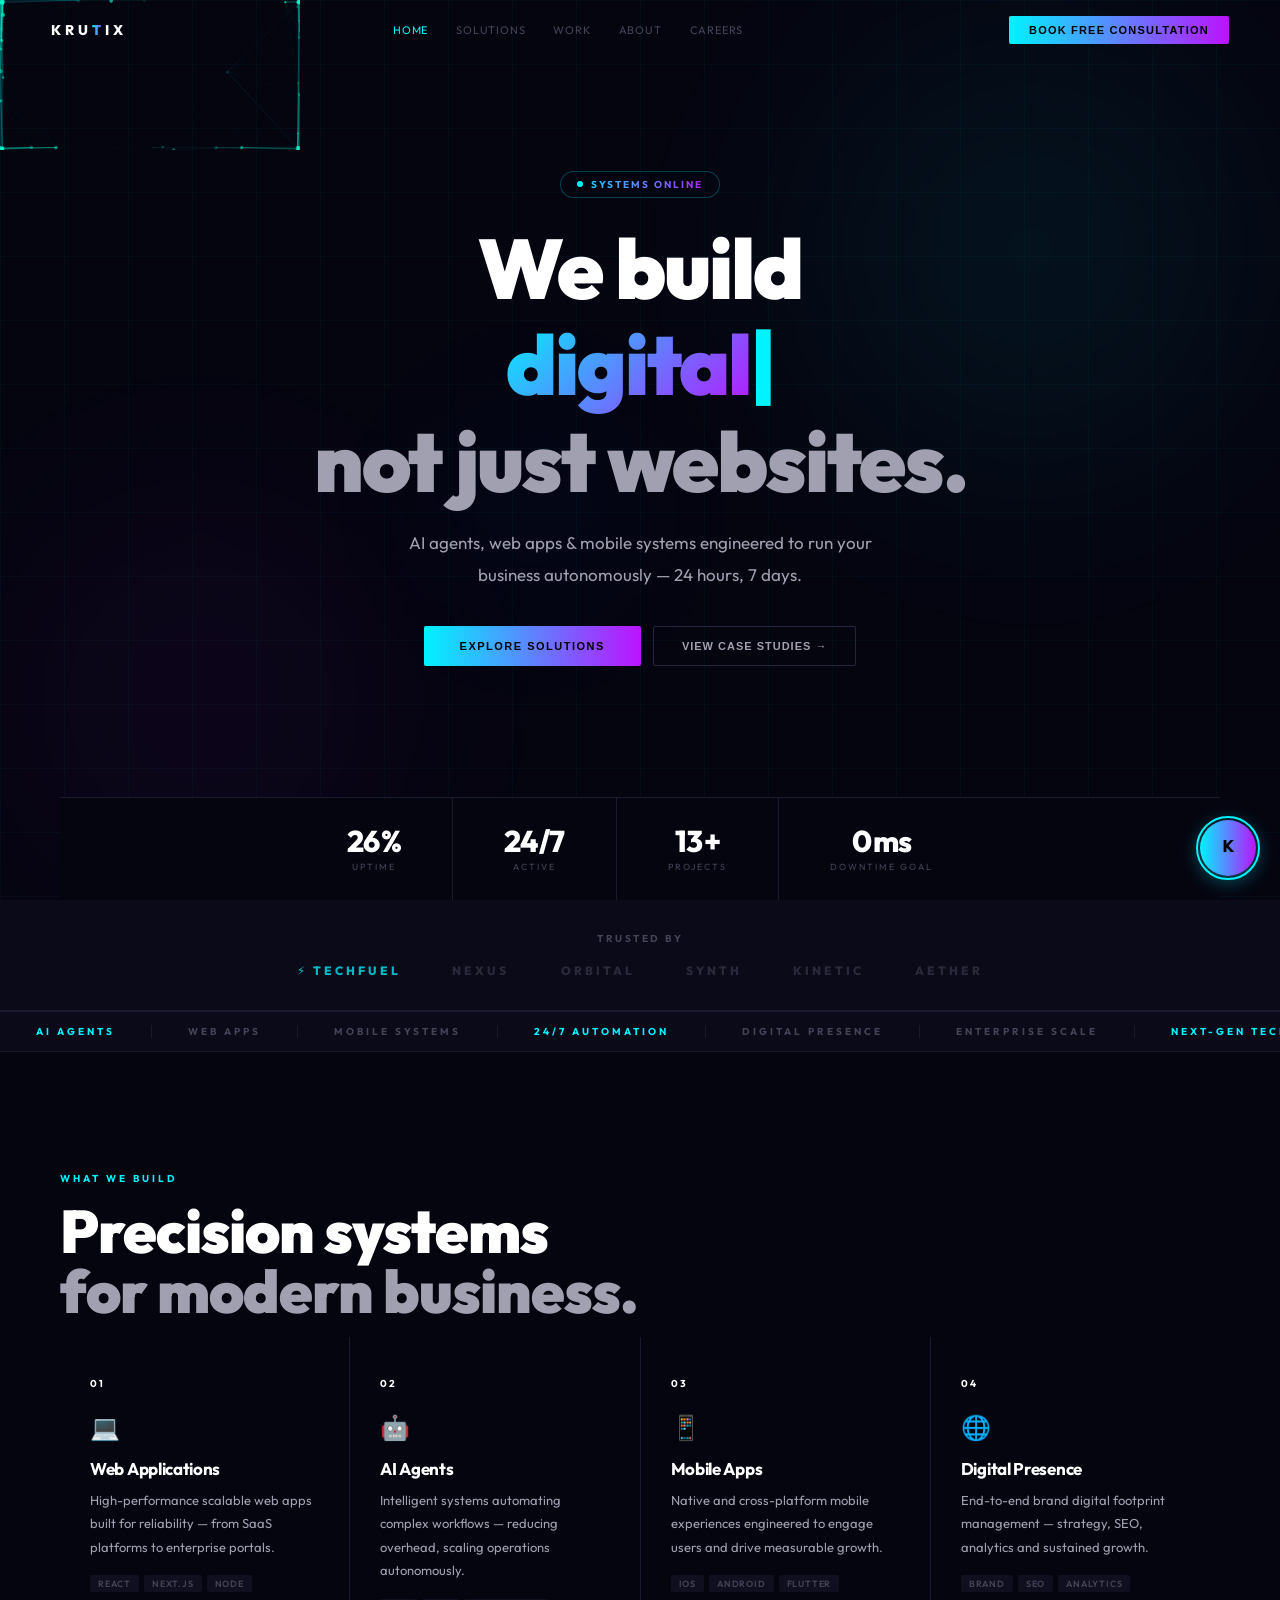
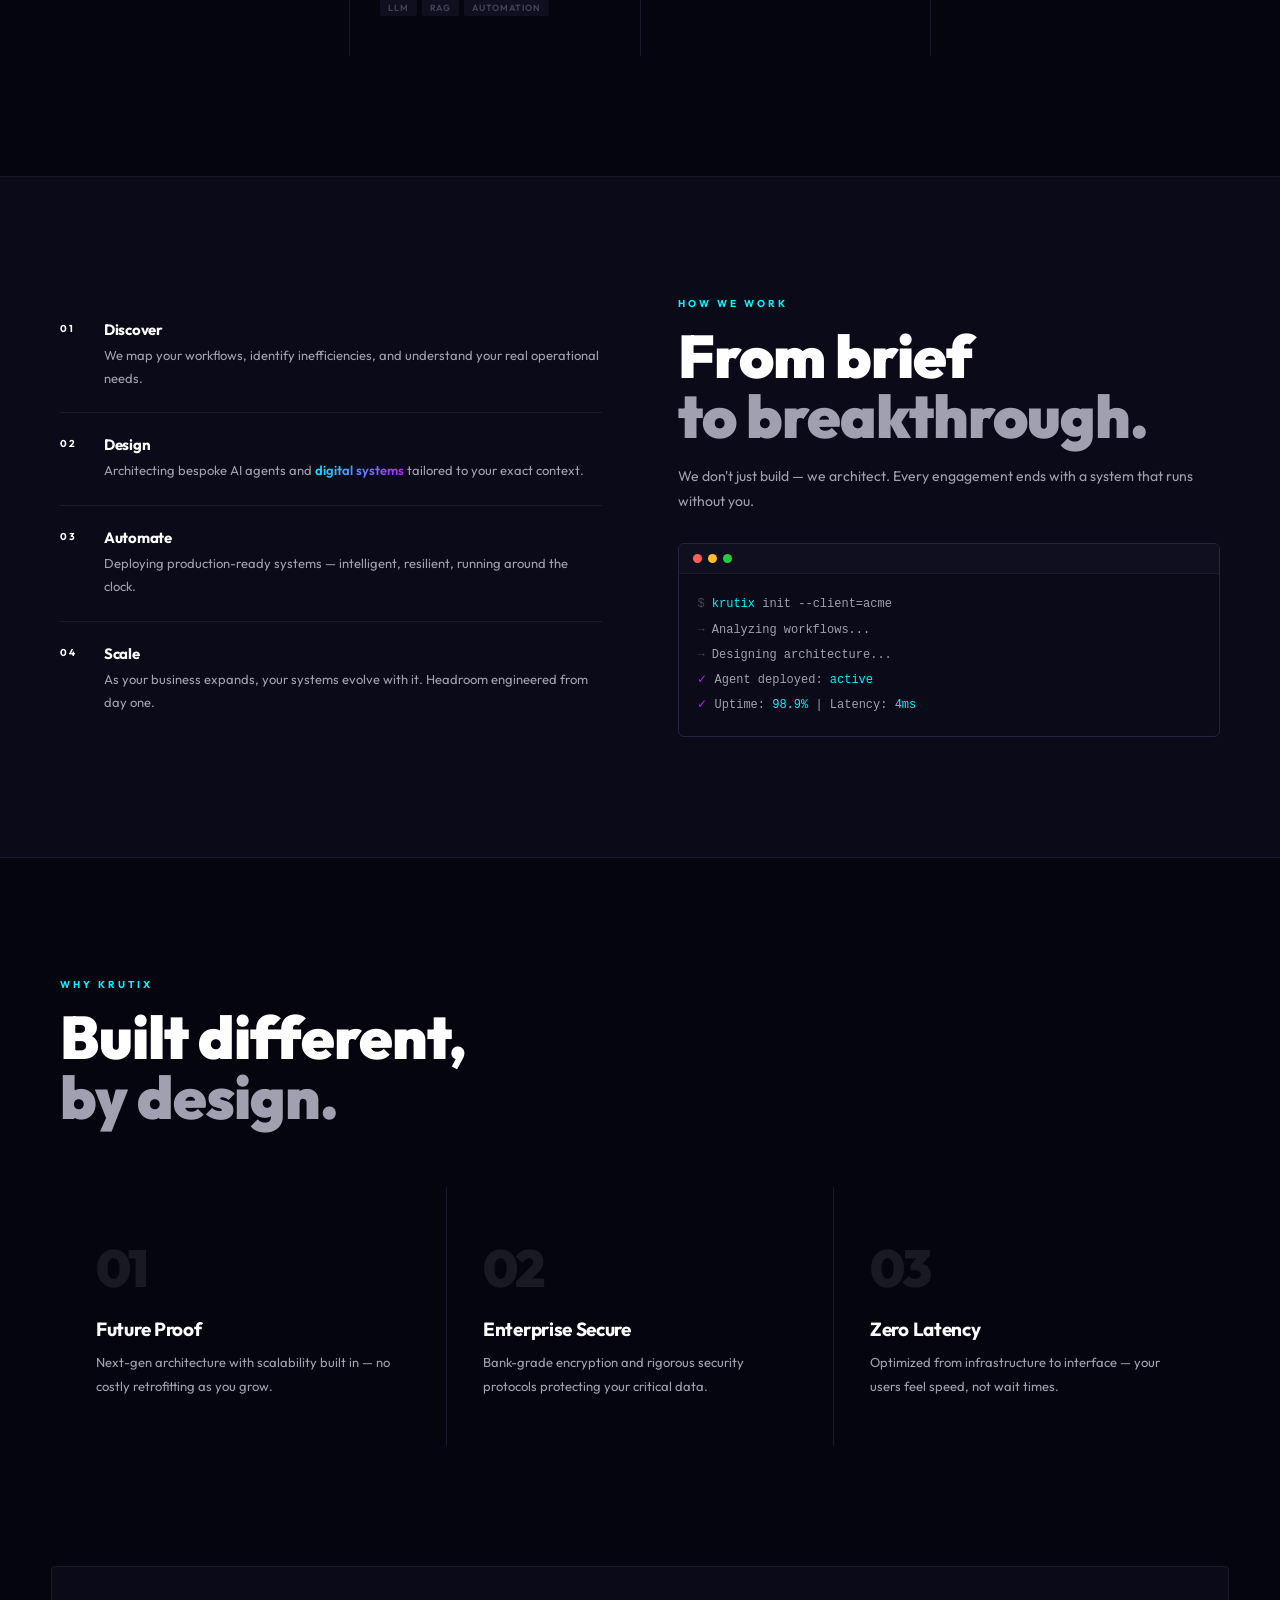
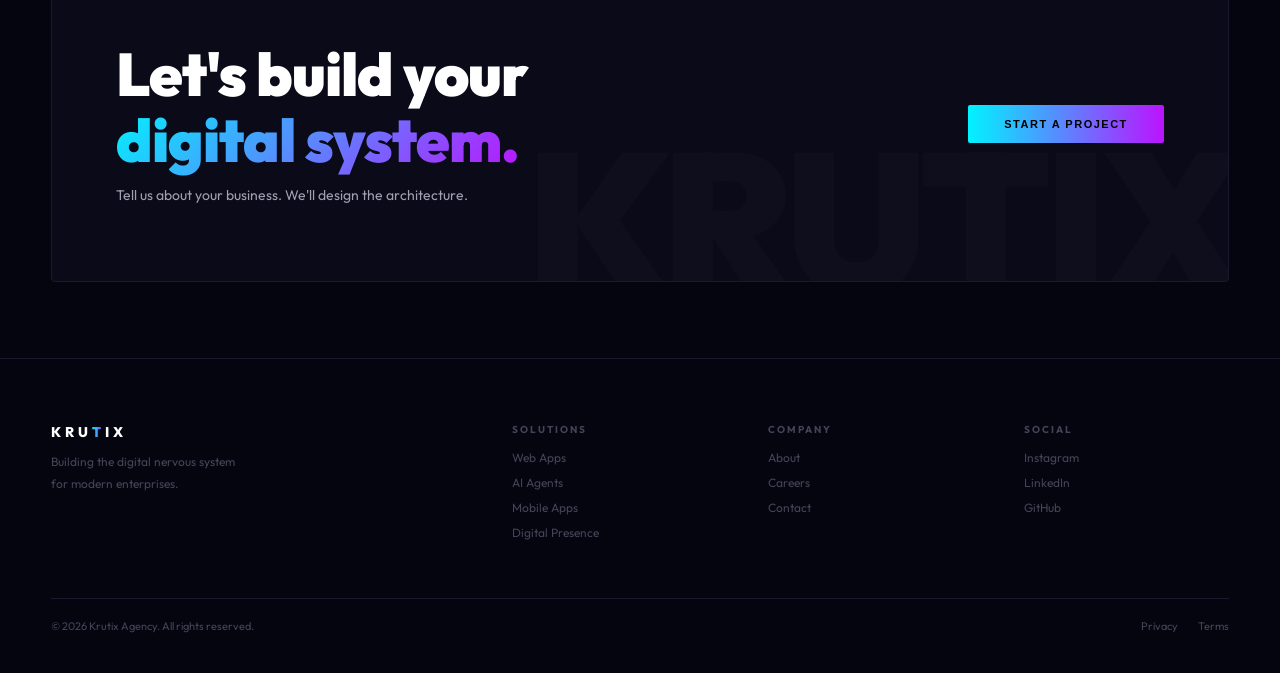
==== commit 51842c22: "feat: complete redesign v2.1" ====
--- a/index.html
+++ b/index.html
@@ -34,7 +34,7 @@
 
   <!-- NAV -->
   <nav id="nav">
-    <div class="logo" href="index.html">KRU<span>T</span>IX</div>
+    <a href="index.html" class="logo">KRU<span>T</span>IX</a>
     <ul class="nav-links">
       <li><a href="index.html" id="nav-home">Home</a></li>
       <li><a href="#services" id="nav-solutions">Solutions</a></li>
@@ -42,7 +42,7 @@
       <li><a href="about.html" id="nav-about">About</a></li>
       <li><a href="careers.html" id="nav-careers">Careers</a></li>
     </ul>
-    <button class="nav-cta" onclick="window.location.href='contact.html'">Get in Touch</button>
+    <button class="nav-cta" onclick="window.location.href='booking.html'">Book Free Consultation</button>
     <button class="hamburger" id="hamburger" onclick="toggleMenu()"><span></span><span></span><span></span></button>
   </nav>
   <div class="mobile-menu" id="mobile-menu">
@@ -51,7 +51,7 @@
     <a href="work.html">Work</a>
     <a href="about.html">About</a>
     <a href="careers.html">Careers</a>
-    <a href="contact.html">Get in Touch</a>
+    <a href="booking.html">Book Free Consultation</a>
   </div>
 
   <!-- HOME -->
@@ -60,16 +60,19 @@
       <div class="grid-bg"></div>
       <div class="glow-orb orb1"></div>
       <div class="glow-orb orb2"></div>
+      <div class="glow-orb orb3"></div>
       <canvas id="particles-canvas" style="position:absolute;inset:0;pointer-events:none;z-index:0"></canvas>
-      <div class="hero-badge">Systems Online</div>
-      <h1 class="hero-title" style="position:relative;z-index:1">We build<br><span class="stroke"
-          id="typed-text"></span><span id="typed-cursor" style="color:var(--cyan)">|</span><br><span class="muted">not
-          just websites.</span></h1>
-      <p class="hero-sub" style="position:relative;z-index:1">AI agents, web apps & mobile systems engineered to run
-        your business autonomously — 24 hours, 7 days.</p>
-      <div class="hero-btns">
-        <button class="btn-c" onclick="window.location.href='#services'">Explore Solutions</button>
-        <button class="btn-o" onclick="window.location.href='work.html'">View Case Studies →</button>
+      <div class="hero-content">
+        <div class="hero-badge">Systems Online</div>
+        <h1 class="hero-title" style="position:relative;z-index:1">We build<br><span class="stroke"
+            id="typed-text"></span><span id="typed-cursor" style="color:var(--cyan)">|</span><br><span class="muted">not
+            just websites.</span></h1>
+        <p class="hero-sub" style="position:relative;z-index:1">AI agents, web apps & mobile systems engineered to run
+          your business autonomously — 24 hours, 7 days.</p>
+        <div class="hero-btns">
+          <button class="btn-c" onclick="window.location.href='#services'">Explore Solutions</button>
+          <button class="btn-o" onclick="window.location.href='work.html'">View Case Studies →</button>
+        </div>
       </div>
       <div class="hero-stats">
         <div class="hstat">
@@ -171,8 +174,8 @@
             <div class="pstep"><span class="pnum">02</span>
               <div>
                 <div class="pname">Design</div>
-                <div class="ptext">Architecting bespoke AI agents and digital systems tailored to your exact context.
-                </div>
+                <div class="ptext">Architecting bespoke AI agents and <span class="stroke"
+                    style="font-weight:600">digital systems</span> tailored to your exact context.</div>
               </div>
             </div>
             <div class="pstep"><span class="pnum">03</span>
@@ -237,22 +240,21 @@
 
     <div class="cta-band">
       <div>
-        <h2 class="sec-title" style="margin-bottom:10px">Let's build your<br><span style="color:var(--cyan)">digital
-            system.</span></h2>
+        <h2 class="sec-title" style="margin-bottom:10px">Let's build your<br><span class="stroke">digital system.</span>
+        </h2>
         <p style="font-size:14px;color:var(--ink2)">Tell us about your business. We'll design the architecture.</p>
       </div>
-      <button class="btn-c" onclick="window.location.href='contact.html'">Start a Project</button>
+      <button class="btn-c" onclick="window.location.href='booking.html'">START A PROJECT</button>
     </div>
 
     <footer>
       <div class="ft">
         <div>
-          <div class="flogo">KRU<span>T</span>IX</div>
+          <a href="index.html" class="flogo">KRU<span>T</span>IX</a>
           <div class="fdesc">Building the digital nervous system for modern enterprises.</div>
         </div>
         <div class="fcol">
-          <h4>Solutions</h4><a href="#services">Web Apps</a><a
-            href="#services">AI Agents</a><a href="#services">Mobile
+          <h4>Solutions</h4><a href="#services">Web Apps</a><a href="#services">AI Agents</a><a href="#services">Mobile
             Apps</a><a href="#services">Digital Presence</a>
         </div>
         <div class="fcol">
@@ -270,9 +272,42 @@
         <div class="fsoc"><a>Privacy</a><a>Terms</a></div>
       </div>
     </footer>
-  </div>
+    <!-- Chat Popup Widget -->
+    <div id="chat-popup" class="chat-popup">
+        <div class="chat-header">
+            <div class="chat-header-info">
+                <div class="chat-avatar">K</div>
+                <div>
+                    <h3>KRUTIX AI</h3>
+                    <p>Online</p>
+                </div>
+            </div>
+            <button class="close-chat" onclick="toggleChatPopup()">
+                <svg viewBox="0 0 24 24" width="20" height="20" fill="none" stroke="currentColor" stroke-width="2"><path d="M18 6L6 18M6 6l12 12"/></svg>
+            </button>
+        </div>
+        <div id="chat-messages" class="chat-messages"></div>
+        <form class="chat-input-area" onsubmit="handleChat(event)">
+            <input type="text" id="chat-input" placeholder="Ask about KRUTIX..." autocomplete="off">
+            <button type="submit" class="send-btn">
+                <svg viewBox="0 0 24 24" width="20" height="20" fill="none" stroke="currentColor" stroke-width="2" stroke-linecap="round" stroke-linejoin="round"><line x1="22" y1="2" x2="11" y2="13"></line><polygon points="22 2 15 22 11 13 2 9 22 2"></polygon></svg>
+            </button>
+        </form>
+    </div>
+
+    <!-- Floating AI Button -->
+    <div class="ai-fab" onclick="toggleChatPopup()">
+        <div class="fab-pulse"></div>
+        <div class="fab-icon">
+            <svg viewBox="0 0 32 32" width="30" height="30">
+                <text x="50%" y="58%" dominant-baseline="middle" text-anchor="middle" font-family="system-ui, sans-serif" font-weight="900" font-size="20" fill="currentColor">K</text>
+            </svg>
+        </div>
+    </div>
 
   <script src="script.js"></script>
+  <script src="ai-consultant.js"></script>
+
 </body>
 
-</html>
+</html>
--- a/style.css
+++ b/style.css
@@ -1,271 +1,2053 @@
-*{margin:0;padding:0;box-sizing:border-box}
-:root{
-  --bg:#080808;--bg2:#0f0f0f;--bg3:#161616;
-  --border:#1e1e1e;--border2:#2a2a2a;
-  --ink:#F0EEE8;--ink2:#888;--ink3:#444;
-  --cyan:#00FFD1;--cyan-dim:rgba(0,255,209,.1);--cyan-glow:rgba(0,255,209,.3);
-  --purple:#A78BFA;--purple-dim:rgba(167,139,250,.1);
-}
-html{scroll-behavior:smooth}
-body{background:var(--bg);color:var(--ink);font-family:'Inter',system-ui,sans-serif;overflow-x:hidden}
-::-webkit-scrollbar{width:3px}
-::-webkit-scrollbar-track{background:var(--bg)}
-::-webkit-scrollbar-thumb{background:var(--border2)}
-
-/* ---- INTRO ---- */
-#krutix-intro{position:fixed;inset:0;z-index:9999;background:#030303;display:flex;flex-direction:column;align-items:center;justify-content:center;overflow:hidden}
-.ki-grid{position:absolute;inset:0;background-image:linear-gradient(rgba(0,255,209,.025) 1px,transparent 1px),linear-gradient(90deg,rgba(0,255,209,.025) 1px,transparent 1px);background-size:48px 48px}
-.ki-glow{position:absolute;width:min(900px,130vw);height:min(900px,130vw);border-radius:50%;background:radial-gradient(circle,rgba(0,255,209,.13) 0%,transparent 60%);top:50%;left:50%;transform:translate(-50%,-50%);animation:kiGlowPulse 2.5s ease-in-out infinite alternate}
-@keyframes kiGlowPulse{from{opacity:.6;transform:translate(-50%,-50%) scale(.92)}to{opacity:1;transform:translate(-50%,-50%) scale(1.08)}}
-.ki-scan{position:absolute;left:0;right:0;height:3px;background:linear-gradient(90deg,transparent 0%,rgba(0,255,209,.15) 20%,var(--cyan) 50%,rgba(0,255,209,.15) 80%,transparent 100%);top:-3px;animation:kiScan 1.6s ease-in-out forwards;filter:blur(.5px)}
-@keyframes kiScan{0%{top:0%;opacity:1}100%{top:102%;opacity:.3}}
-.ki-corners span{position:absolute;width:clamp(20px,4vw,36px);height:clamp(20px,4vw,36px);border-color:rgba(0,255,209,.5);border-style:solid}
-.ki-corners span:nth-child(1){top:clamp(16px,3vw,40px);left:clamp(16px,3vw,40px);border-width:2px 0 0 2px}
-.ki-corners span:nth-child(2){top:clamp(16px,3vw,40px);right:clamp(16px,3vw,40px);border-width:2px 2px 0 0}
-.ki-corners span:nth-child(3){bottom:clamp(16px,3vw,40px);left:clamp(16px,3vw,40px);border-width:0 0 2px 2px}
-.ki-corners span:nth-child(4){bottom:clamp(16px,3vw,40px);right:clamp(16px,3vw,40px);border-width:0 2px 2px 0}
-.ki-word-wrap{position:relative;z-index:2;display:flex;flex-direction:column;align-items:center;gap:0}
-.ki-outline{font-size:clamp(72px,22vw,280px);font-weight:900;letter-spacing:clamp(4px,1.5vw,16px);text-transform:uppercase;color:transparent;-webkit-text-stroke:1.5px rgba(0,255,209,.18);line-height:.95;user-select:none;white-space:nowrap}
-.ki-fill-wrap{position:absolute;inset:0;width:0%;overflow:hidden;white-space:nowrap}
-.ki-fill-wrap .ki-filled{font-size:clamp(72px,22vw,280px);font-weight:900;letter-spacing:clamp(4px,1.5vw,16px);text-transform:uppercase;color:var(--cyan);line-height:.95;white-space:nowrap;text-shadow:0 0 80px rgba(0,255,209,.4),0 0 160px rgba(0,255,209,.15)}
-.ki-sub{position:relative;z-index:2;font-size:clamp(9px,1.8vw,13px);font-weight:700;letter-spacing:clamp(2px,1vw,5px);text-transform:uppercase;color:var(--ink3);margin-top:clamp(12px,2vw,24px);opacity:0;animation:fadeUp .5s 2s forwards}
-.ki-bar-wrap{position:absolute;bottom:0;left:0;right:0;height:2px;background:var(--border)}
-.ki-bar{height:100%;width:0%;background:var(--cyan);transition:none}
-.ki-status{position:absolute;bottom:clamp(20px,4vw,48px);right:clamp(20px,4vw,48px);font-size:10px;font-weight:700;letter-spacing:2px;text-transform:uppercase;color:rgba(0,255,209,.4);display:flex;align-items:center;gap:6px}
-.ki-status::before{content:'';width:5px;height:5px;border-radius:50%;background:var(--cyan);animation:blink 1s infinite}
-@keyframes shimmer{0%{transform:translateX(-100%)}100%{transform:translateX(100%)}}
-@keyframes fadeUp{from{opacity:0;transform:translateY(8px)}to{opacity:1;transform:translateY(0)}}
-@keyframes blink{0%,100%{opacity:1}50%{opacity:.15}}
-
-/* ---- NAV ---- */
-nav{position:fixed;top:0;left:0;right:0;z-index:200;height:60px;padding:0 clamp(16px,4vw,60px);display:flex;align-items:center;justify-content:space-between;border-bottom:1px solid transparent;transition:all .3s;background:rgba(8,8,8,0)}
-nav.scrolled{background:rgba(8,8,8,.95);backdrop-filter:blur(20px);border-bottom-color:var(--border)}
-.logo{font-size:14px;font-weight:800;letter-spacing:4px;text-transform:uppercase;cursor:pointer;color:var(--ink);flex-shrink:0}
-.logo span{color:var(--cyan)}
-.nav-links{display:flex;gap:0;list-style:none}
-.nav-links li a{font-size:11px;letter-spacing:.8px;text-transform:uppercase;color:var(--ink3);text-decoration:none;padding:8px 14px;transition:color .2s;cursor:pointer;display:block}
-.nav-links li a:hover,.nav-links li a.active{color:var(--cyan)}
-.nav-cta{font-size:11px;font-weight:700;letter-spacing:1.2px;text-transform:uppercase;padding:8px 18px;border:1px solid var(--cyan);color:var(--cyan);border-radius:2px;cursor:pointer;background:transparent;transition:all .2s;white-space:nowrap}
-.nav-cta:hover{background:var(--cyan);color:#000}
-/* Mobile nav */
-.hamburger{display:none;flex-direction:column;gap:5px;cursor:pointer;padding:4px;background:none;border:none}
-.hamburger span{width:22px;height:1.5px;background:var(--ink);transition:all .3s;display:block}
-.hamburger.open span:nth-child(1){transform:rotate(45deg) translate(4.5px,4.5px)}
-.hamburger.open span:nth-child(2){opacity:0}
-.hamburger.open span:nth-child(3){transform:rotate(-45deg) translate(4.5px,-4.5px)}
-.mobile-menu{display:none;position:fixed;top:60px;left:0;right:0;background:rgba(8,8,8,.98);backdrop-filter:blur(20px);border-bottom:1px solid var(--border);z-index:199;padding:16px 0;flex-direction:column}
-.mobile-menu.open{display:flex}
-.mobile-menu a{font-size:13px;letter-spacing:1px;text-transform:uppercase;color:var(--ink2);text-decoration:none;padding:14px 24px;border-bottom:1px solid var(--border);cursor:pointer;transition:color .2s}
-.mobile-menu a:last-child{border-bottom:none;color:var(--cyan)}
-.mobile-menu a:hover{color:var(--cyan)}
-@media(max-width:768px){
-  .nav-links{display:none}
-  .nav-cta{display:none}
-  .hamburger{display:flex}
-}
-
-/* ---- PAGE ---- */
-.page{display:block;min-height:100vh;animation:pgIn .45s ease}
-@keyframes pgIn{from{opacity:0;transform:translateY(14px)}to{opacity:1;transform:translateY(0)}}
-
-/* ---- HERO ---- */
-.hero{height:100vh;min-height:600px;display:flex;flex-direction:column;align-items:center;justify-content:center;text-align:center;padding:0 clamp(20px,5vw,60px);position:relative;overflow:hidden}
-.grid-bg{position:absolute;inset:0;background-image:linear-gradient(rgba(0,255,209,.03) 1px,transparent 1px),linear-gradient(90deg,rgba(0,255,209,.03) 1px,transparent 1px);background-size:64px 64px;mask-image:radial-gradient(ellipse 90% 70% at 50% 50%,black 20%,transparent 100%)}
-.glow-orb{position:absolute;border-radius:50%;pointer-events:none}
-.orb1{width:min(700px,100vw);height:min(700px,100vw);background:radial-gradient(circle,rgba(0,255,209,.06) 0%,transparent 65%);top:50%;left:50%;transform:translate(-50%,-50%);animation:orbPulse 8s ease-in-out infinite}
-.orb2{width:min(400px,80vw);height:min(400px,80vw);background:radial-gradient(circle,rgba(167,139,250,.05) 0%,transparent 65%);top:25%;right:5%;animation:orbPulse 10s ease-in-out infinite reverse}
-@keyframes orbPulse{0%,100%{transform:translate(-50%,-50%) scale(1)}50%{transform:translate(-50%,-50%) scale(1.15)}}
-.hero-badge{display:inline-flex;align-items:center;gap:8px;font-size:10px;font-weight:700;letter-spacing:2px;text-transform:uppercase;color:var(--cyan);border:1px solid rgba(0,255,209,.25);padding:6px 16px;border-radius:100px;margin-bottom:clamp(20px,4vw,40px);background:var(--cyan-dim);opacity:0;animation:slideUp .8s .2s forwards;position:relative;z-index:1}
-.hero-badge::before{content:'';width:6px;height:6px;border-radius:50%;background:var(--cyan);animation:blink 2s infinite}
-h1.hero-title{font-size:clamp(38px,9vw,100px);font-weight:900;line-height:.95;letter-spacing:clamp(-2px,-0.04em,-4px);margin-bottom:clamp(16px,3vw,30px);opacity:0;animation:slideUp .9s .4s forwards;position:relative;z-index:1}
-.stroke{color:transparent;-webkit-text-stroke:1.5px var(--cyan)}
-.muted{color:var(--ink3)}
-.hero-sub{font-size:clamp(14px,2vw,17px);color:var(--ink2);line-height:1.85;max-width:500px;margin:0 auto clamp(28px,5vw,52px);opacity:0;animation:slideUp .9s .6s forwards;position:relative;z-index:1}
-.hero-btns{display:flex;gap:12px;justify-content:center;flex-wrap:wrap;opacity:0;animation:slideUp .9s .8s forwards;position:relative;z-index:1}
-.btn-c{font-size:11px;font-weight:700;letter-spacing:1.5px;text-transform:uppercase;padding:13px clamp(20px,4vw,36px);background:var(--cyan);color:#000;border-radius:2px;cursor:pointer;border:none;transition:box-shadow .25s,transform .15s}
-.btn-c:hover{box-shadow:0 0 40px var(--cyan-glow);transform:translateY(-2px)}
-.btn-o{font-size:11px;font-weight:600;letter-spacing:1px;text-transform:uppercase;padding:13px clamp(16px,3vw,28px);border:1px solid var(--border2);color:var(--ink2);border-radius:2px;cursor:pointer;background:transparent;transition:border-color .2s,color .2s}
-.btn-o:hover{border-color:var(--ink2);color:var(--ink)}
-.hero-stats{position:absolute;bottom:0;left:0;right:0;border-top:1px solid var(--border);display:flex;justify-content:center;opacity:0;animation:fadeUp2 .9s 1.2s forwards;overflow-x:auto}
-.hstat{text-align:center;padding:clamp(16px,3vw,28px) clamp(20px,4vw,60px);border-right:1px solid var(--border);display:flex;flex-direction:column;align-items:center;justify-content:center;flex-shrink:0}
-.hstat:last-child{border-right:none}
-.hstat-val{font-size:clamp(20px,4vw,30px);font-weight:800;letter-spacing:-1px;color:var(--ink);line-height:1;display:flex;align-items:baseline;gap:2px}
-.hstat-val em{color:var(--cyan);font-style:normal}
-.hstat-lbl{font-size:9px;letter-spacing:2px;text-transform:uppercase;color:var(--ink3);margin-top:5px}
-@keyframes slideUp{from{opacity:0;transform:translateY(24px)}to{opacity:1;transform:translateY(0)}}
-@keyframes fadeUp2{from{opacity:0}to{opacity:1}}
-
-/* ---- MARQUEE ---- */
-.marquee-bar{border-top:1px solid var(--border);border-bottom:1px solid var(--border);padding:13px 0;overflow:hidden;background:var(--bg2)}
-.mtrack{display:flex;animation:mscroll 22s linear infinite;width:max-content}
-.mtag{font-size:10px;font-weight:700;letter-spacing:3px;text-transform:uppercase;color:var(--ink3);padding:0 36px;border-right:1px solid var(--border);white-space:nowrap}
-.mtag.hi{color:var(--cyan)}
-@keyframes mscroll{0%{transform:translateX(0)}100%{transform:translateX(-50%)}}
-
-/* ---- CLIENTS BAR ---- */
-.clients-bar{border-bottom:1px solid var(--border);padding:clamp(20px,4vw,32px) clamp(20px,4vw,60px);background:var(--bg2)}
-.clients-label{font-size:10px;font-weight:700;letter-spacing:2.5px;text-transform:uppercase;color:var(--ink3);margin-bottom:18px;text-align:center}
-.clients-row{display:flex;align-items:center;justify-content:center;gap:clamp(20px,4vw,60px);flex-wrap:wrap}
-.client-logo{font-size:12px;font-weight:800;letter-spacing:3px;text-transform:uppercase;color:var(--ink3);opacity:.55;transition:opacity .2s,color .2s;cursor:default}
-.client-logo:hover{opacity:1;color:var(--cyan)}
-.client-logo.featured{color:var(--cyan);opacity:.75}
-
-/* ---- SECTIONS ---- */
-.section{padding:clamp(60px,10vw,120px) clamp(20px,5vw,60px);max-width:1300px;margin:0 auto}
-.eyebrow{font-size:10px;font-weight:700;letter-spacing:3px;text-transform:uppercase;color:var(--cyan);margin-bottom:16px}
-h2.sec-title{font-size:clamp(28px,5vw,60px);font-weight:900;letter-spacing:clamp(-1px,-0.04em,-2.5px);line-height:1;color:var(--ink);margin-bottom:16px}
-.sec-sub{font-size:clamp(13px,2vw,16px);color:var(--ink2);line-height:1.85;max-width:500px;margin-bottom:clamp(36px,6vw,64px)}
-
-/* ---- SERVICES ---- */
-.svc-grid{display:grid;grid-template-columns:repeat(auto-fit,minmax(220px,1fr));gap:1px;background:var(--border)}
-.svc{background:var(--bg);padding:clamp(24px,4vw,40px) clamp(20px,3vw,30px);position:relative;overflow:hidden;cursor:default;transition:background .25s}
-.svc:hover{background:var(--bg3)}
-.svc-n{font-size:10px;font-weight:700;letter-spacing:2px;color:var(--ink3);margin-bottom:22px}
-.svc-ico{font-size:24px;margin-bottom:16px;display:block}
-.svc-name{font-size:clamp(15px,2vw,17px);font-weight:700;color:var(--ink);letter-spacing:-.3px;margin-bottom:10px}
-.svc-desc{font-size:13px;color:var(--ink2);line-height:1.8}
-.svc-tags{display:flex;flex-wrap:wrap;gap:5px;margin-top:16px}
-.stag{font-size:9px;font-weight:600;letter-spacing:.8px;text-transform:uppercase;padding:3px 8px;background:var(--bg3);color:var(--ink3);border-radius:2px}
-.svc-bar{position:absolute;bottom:0;left:0;right:0;height:1px;background:var(--cyan);transform:scaleX(0);transform-origin:left;transition:transform .45s}
-.svc:hover .svc-bar{transform:scaleX(1)}
-
-/* ---- PROCESS ---- */
-.proc-wrap{display:grid;grid-template-columns:1fr 1fr;gap:clamp(40px,6vw,80px);align-items:center}
-@media(max-width:768px){.proc-wrap{grid-template-columns:1fr}}
-.proc-steps{display:flex;flex-direction:column}
-.pstep{display:flex;gap:20px;padding:22px 0;border-bottom:1px solid var(--border);transition:padding-left .2s;cursor:default}
-.pstep:hover{padding-left:8px}
-.pstep:last-child{border-bottom:none}
-.pnum{font-size:10px;font-weight:700;letter-spacing:2px;color:var(--cyan);min-width:24px;padding-top:2px}
-.pname{font-size:15px;font-weight:700;color:var(--ink);letter-spacing:-.3px;margin-bottom:5px}
-.ptext{font-size:13px;color:var(--ink2);line-height:1.8}
-.terminal{background:var(--bg2);border:1px solid var(--border2);border-radius:6px;overflow:hidden}
-.tbar{background:var(--bg3);padding:10px 14px;display:flex;gap:6px;border-bottom:1px solid var(--border)}
-.tdot{width:9px;height:9px;border-radius:50%}
-.tbody{padding:18px;font-family:'Courier New',monospace;font-size:12px;line-height:2.1;color:var(--ink2)}
-.tc{color:var(--cyan)}.tp{color:var(--purple)}.td{color:var(--ink3)}
-
-/* ---- WHY ---- */
-.why-grid{display:grid;grid-template-columns:repeat(auto-fit,minmax(200px,1fr));gap:1px;background:var(--border)}
-.wcard{background:var(--bg);padding:clamp(28px,4vw,48px) clamp(20px,3vw,36px);transition:background .25s;cursor:default}
-.wcard:hover{background:var(--bg3)}
-.wbig{font-size:clamp(36px,6vw,52px);font-weight:900;color:var(--border2);letter-spacing:-3px;margin-bottom:16px;transition:color .3s}
-.wcard:hover .wbig{color:rgba(0,255,209,.15)}
-.wtitle{font-size:clamp(15px,2vw,19px);font-weight:700;color:var(--ink);letter-spacing:-.3px;margin-bottom:10px}
-.wtext{font-size:13px;color:var(--ink2);line-height:1.8}
-
-/* ---- CTA BAND ---- */
-.cta-band{margin:0 clamp(16px,4vw,60px) clamp(40px,6vw,80px);background:var(--bg2);border:1px solid var(--border);border-radius:4px;padding:clamp(40px,6vw,80px) clamp(24px,5vw,80px);display:flex;align-items:center;justify-content:space-between;gap:28px;position:relative;overflow:hidden;flex-wrap:wrap}
-.cta-band::before{content:'KRUTIX';font-size:clamp(80px,18vw,200px);font-weight:900;color:rgba(255,255,255,.02);position:absolute;right:-10px;bottom:-40px;letter-spacing:-8px;pointer-events:none;line-height:1}
-
-/* ---- FOOTER ---- */
-footer{border-top:1px solid var(--border);padding:clamp(40px,6vw,64px) clamp(20px,4vw,60px) clamp(24px,4vw,40px);background:var(--bg)}
-.ft{display:grid;grid-template-columns:2fr 1fr 1fr 1fr;gap:clamp(24px,4vw,60px);margin-bottom:clamp(28px,4vw,48px)}
-@media(max-width:768px){.ft{grid-template-columns:1fr 1fr}}
-@media(max-width:480px){.ft{grid-template-columns:1fr}}
-.flogo{font-size:14px;font-weight:800;letter-spacing:4px;color:var(--ink);margin-bottom:10px}
-.flogo span{color:var(--cyan)}
-.fdesc{font-size:12px;color:var(--ink3);line-height:1.8;max-width:200px}
-.fcol h4{font-size:10px;font-weight:700;letter-spacing:2px;text-transform:uppercase;color:var(--ink3);margin-bottom:14px}
-.fcol a{display:block;font-size:12px;color:var(--ink3);text-decoration:none;margin-bottom:10px;cursor:pointer;transition:color .2s}
-.fcol a:hover{color:var(--cyan)}
-.fb{display:flex;align-items:center;justify-content:space-between;padding-top:20px;border-top:1px solid var(--border);flex-wrap:wrap;gap:10px}
-.fcopy{font-size:11px;color:var(--ink3)}
-.fsoc{display:flex;gap:20px}
-.fsoc a{font-size:11px;color:var(--ink3);text-decoration:none;cursor:pointer;transition:color .2s}
-.fsoc a:hover{color:var(--cyan)}
-
-/* ---- ABOUT ---- */
-.about-hero,.work-hero,.contact-hero,.careers-hero{min-height:50vh;display:flex;flex-direction:column;align-items:center;justify-content:center;text-align:center;padding:clamp(80px,12vw,120px) clamp(20px,5vw,60px) clamp(32px,5vw,60px);position:relative;overflow:hidden}
-.page-eyebrow{font-size:10px;font-weight:700;letter-spacing:3px;text-transform:uppercase;color:var(--cyan);margin-bottom:16px}
-.page-title{font-size:clamp(36px,7vw,80px);font-weight:900;letter-spacing:clamp(-1.5px,-0.04em,-3px);line-height:.95;color:var(--ink)}
-.about-body,.work-body,.contact-body,.careers-body{max-width:1200px;margin:0 auto;padding:clamp(32px,6vw,80px) clamp(20px,4vw,60px)}
-.about-grid{display:grid;grid-template-columns:1fr 1fr;gap:clamp(32px,6vw,80px);align-items:start;margin-bottom:clamp(60px,8vw,100px)}
-@media(max-width:768px){.about-grid{grid-template-columns:1fr}}
-.about-text h3{font-size:clamp(20px,3vw,28px);font-weight:800;letter-spacing:-1px;color:var(--ink);margin-bottom:16px}
-.about-text p{font-size:14px;color:var(--ink2);line-height:1.9;margin-bottom:14px}
-.about-vals{display:flex;flex-direction:column;gap:1px;background:var(--border)}
-.aval{background:var(--bg2);padding:clamp(18px,3vw,28px) clamp(18px,3vw,32px);display:flex;gap:16px;align-items:start;transition:background .2s}
-.aval:hover{background:var(--bg3)}
-.aval-ico{font-size:18px;min-width:28px}
-.aval-title{font-size:14px;font-weight:700;color:var(--ink);margin-bottom:4px}
-.aval-text{font-size:12px;color:var(--ink2);line-height:1.7}
-.team-grid{display:grid;grid-template-columns:repeat(auto-fit,minmax(220px,1fr));gap:1px;background:var(--border)}
-.tcard{background:var(--bg2);padding:clamp(24px,4vw,40px) clamp(20px,3vw,32px);transition:background .2s}
-.tcard:hover{background:var(--bg3)}
-.tavatar{width:52px;height:52px;border-radius:50%;background:var(--cyan-dim);border:1px solid rgba(0,255,209,.2);display:flex;align-items:center;justify-content:center;font-size:16px;font-weight:800;color:var(--cyan);margin-bottom:16px;font-family:'Courier New',monospace}
-.tname{font-size:15px;font-weight:700;color:var(--ink);letter-spacing:-.3px;margin-bottom:3px}
-.trole{font-size:10px;font-weight:700;letter-spacing:1.5px;text-transform:uppercase;color:var(--cyan);margin-bottom:10px}
-.tbio{font-size:12px;color:var(--ink2);line-height:1.7}
-
-/* ---- WORK ---- */
-.filter-row{display:flex;gap:8px;margin-bottom:clamp(32px,5vw,56px);flex-wrap:wrap}
-.filt{font-size:10px;font-weight:700;letter-spacing:1.5px;text-transform:uppercase;padding:8px 18px;border:1px solid var(--border2);color:var(--ink3);border-radius:2px;cursor:pointer;background:transparent;transition:all .2s}
-.filt:hover,.filt.active{border-color:var(--cyan);color:var(--cyan);background:var(--cyan-dim)}
-.work-grid{display:grid;grid-template-columns:repeat(auto-fit,minmax(280px,1fr));gap:1px;background:var(--border)}
-.wproject{background:var(--bg2);padding:clamp(28px,4vw,48px) clamp(20px,4vw,40px);cursor:default;transition:background .25s;position:relative;overflow:hidden}
-.wproject:hover{background:var(--bg3)}
-.wproject-tag{font-size:10px;font-weight:700;letter-spacing:1.5px;text-transform:uppercase;color:var(--cyan);margin-bottom:14px;display:flex;align-items:center;gap:6px}
-.wproject-name{font-size:clamp(17px,2.5vw,24px);font-weight:800;letter-spacing:-.6px;color:var(--ink);margin-bottom:10px}
-.wproject-desc{font-size:13px;color:var(--ink2);line-height:1.8;margin-bottom:20px}
-.wproject-stack{display:flex;gap:5px;flex-wrap:wrap}
-.wstack{font-size:9px;font-weight:600;letter-spacing:.8px;text-transform:uppercase;padding:3px 8px;background:var(--bg3);color:var(--ink3);border-radius:2px}
-.wproject-num{position:absolute;right:24px;top:24px;font-size:clamp(32px,5vw,48px);font-weight:900;color:rgba(255,255,255,.03);letter-spacing:-2px}
-.wproject-line{position:absolute;bottom:0;left:0;right:0;height:1px;background:var(--cyan);transform:scaleX(0);transform-origin:left;transition:transform .45s}
-.wproject:hover .wproject-line{transform:scaleX(1)}
-
-/* ---- CONTACT ---- */
-.contact-grid{display:grid;grid-template-columns:1fr 1.4fr;gap:clamp(32px,6vw,80px);align-items:start}
-@media(max-width:768px){.contact-grid{grid-template-columns:1fr}}
-.contact-info h3{font-size:clamp(18px,3vw,24px);font-weight:800;letter-spacing:-.6px;color:var(--ink);margin-bottom:14px}
-.contact-info p{font-size:13px;color:var(--ink2);line-height:1.85;margin-bottom:28px}
-.cinfo-item{display:flex;gap:12px;padding:16px 0;border-bottom:1px solid var(--border);align-items:start}
-.cinfo-ico{font-size:15px;min-width:22px;padding-top:1px}
-.cinfo-lbl{font-size:9px;font-weight:700;letter-spacing:2px;text-transform:uppercase;color:var(--cyan);margin-bottom:3px}
-.cinfo-val{font-size:13px;color:var(--ink2)}
-.contact-form{background:var(--bg2);border:1px solid var(--border);border-radius:4px;padding:clamp(24px,4vw,48px);position:relative;overflow:hidden;}
-.form-row{display:grid;grid-template-columns:1fr 1fr;gap:14px;margin-bottom:14px}
-@media(max-width:480px){.form-row{grid-template-columns:1fr}}
-.form-group{display:flex;flex-direction:column;gap:7px;margin-bottom:14px}
-.form-group label{font-size:9px;font-weight:700;letter-spacing:2px;text-transform:uppercase;color:var(--ink3)}
-.form-group input,.form-group textarea,.form-group select{background:var(--bg3);border:1px solid var(--border2);border-radius:2px;padding:12px 14px;color:var(--ink);font-size:13px;font-family:inherit;transition:border-color .2s,box-shadow .2s;outline:none}
-.form-group input:focus,.form-group textarea:focus,.form-group select:focus{border-color:var(--cyan);box-shadow:0 0 0 2px var(--cyan-dim)}
-.form-group select option{background:var(--bg3)}
-.form-group textarea{min-height:110px;resize:vertical}
-.submit-btn{width:100%;font-size:11px;font-weight:700;letter-spacing:2px;text-transform:uppercase;padding:14px;background:var(--cyan);color:#000;border:none;border-radius:2px;cursor:pointer;transition:box-shadow .2s,transform .15s;margin-top:6px}
-.submit-btn:hover{box-shadow:0 0 40px var(--cyan-glow);transform:translateY(-1px)}
-.success-msg{display:none;text-align:center;padding:16px;background:rgba(0,255,209,.08);border:1px solid rgba(0,255,209,.2);border-radius:4px;color:var(--cyan);font-size:13px;margin-top:14px}
-
-/* ---- CAREERS ---- */
-.careers-intro{display:grid;grid-template-columns:1fr 1fr;gap:clamp(32px,6vw,80px);margin-bottom:clamp(40px,6vw,80px);align-items:center}
-@media(max-width:768px){.careers-intro{grid-template-columns:1fr}}
-.careers-intro p{font-size:14px;color:var(--ink2);line-height:1.9;margin-bottom:14px}
-.perks-grid{display:grid;grid-template-columns:repeat(auto-fit,minmax(180px,1fr));gap:1px;background:var(--border)}
-.perk{background:var(--bg2);padding:clamp(18px,3vw,28px);transition:background .2s}
-.perk:hover{background:var(--bg3)}
-.perk-ico{font-size:18px;margin-bottom:8px}
-.perk-title{font-size:13px;font-weight:700;color:var(--ink);margin-bottom:4px}
-.perk-text{font-size:12px;color:var(--ink2);line-height:1.7}
-.jobs-section{margin-top:clamp(40px,6vw,80px)}
-.jobs-section h2{font-size:clamp(24px,4vw,44px);font-weight:900;letter-spacing:-1.5px;margin-bottom:24px}
-.job-item{border-bottom:1px solid var(--border);padding:clamp(18px,3vw,28px) 0;display:flex;align-items:center;justify-content:space-between;gap:16px;cursor:pointer;transition:padding-left .2s;flex-wrap:wrap}
-.job-item:hover{padding-left:8px}
-.job-item:first-of-type{border-top:1px solid var(--border)}
-.job-title{font-size:clamp(14px,2vw,17px);font-weight:700;color:var(--ink);letter-spacing:-.3px;margin-bottom:4px}
-.job-meta{font-size:11px;color:var(--ink3)}
-.job-meta span{color:var(--cyan)}
-.job-apply{font-size:10px;font-weight:700;letter-spacing:1.5px;text-transform:uppercase;padding:8px 18px;border:1px solid var(--cyan);color:var(--cyan);border-radius:2px;cursor:pointer;background:rgba(0,255,209,0.05);transition:all .2s;white-space:nowrap;flex-shrink:0}
-.job-item:hover .job-apply{background:var(--cyan);color:#000;box-shadow:0 0 15px var(--cyan-glow)}
-
-/* ---- MODAL ---- */
-#cv-modal{display:none}
-#cv-modal.open{display:flex!important}
-@media(max-width:768px){
-  .hero-stats{position:relative;border-top:1px solid var(--border)}
-  .hero{height:auto;min-height:100svh;padding-bottom:0}
-  .svc-grid{grid-template-columns:1fr}
-  .why-grid{grid-template-columns:1fr}
-  .cta-band{justify-content:center;text-align:center}
-  .cta-band::before{display:none}
-  #jobs-grid{grid-template-columns:1fr!important}
-}+@import url('https://fonts.googleapis.com/css2?family=Outfit:wght@400;500;600;700;800;900&display=swap');
+
+* {
+  margin: 0;
+  padding: 0;
+  box-sizing: border-box
+}
+
+:root {
+  --bg: #050510;
+  --bg2: #0a0a18;
+  --bg3: #0f0f20;
+  --border: #1a1a2e;
+  --border2: #252540;
+  --ink: #ffffff;
+  --ink2: #a0a0b0;
+  --ink3: #444458;
+  --cyan: #00f3ff;
+  --cyan-dim: rgba(0, 243, 255, .08);
+  --cyan-glow: rgba(0, 243, 255, .4);
+  --purple: #bc13fe;
+  --purple-dim: rgba(188, 19, 254, .10);
+  --glass-bg: rgba(255, 255, 255, 0.03);
+  --glass-border: rgba(255, 255, 255, 0.10);
+  --grad: linear-gradient(90deg, #00f3ff, #bc13fe);
+}
+
+html {
+  scroll-behavior: smooth
+}
+
+body {
+  background: var(--bg);
+  color: var(--ink);
+  font-family: 'Outfit', system-ui, sans-serif;
+  overflow-x: hidden
+}
+
+::-webkit-scrollbar {
+  width: 3px
+}
+
+::-webkit-scrollbar-track {
+  background: var(--bg)
+}
+
+::-webkit-scrollbar-thumb {
+  background: var(--border2)
+}
+
+/* ---- INTRO ---- */
+#krutix-intro {
+  position: fixed;
+  inset: 0;
+  z-index: 9999;
+  background: #050510;
+  display: flex;
+  flex-direction: column;
+  align-items: center;
+  justify-content: center;
+  overflow: hidden
+}
+
+.ki-grid {
+  position: absolute;
+  inset: 0;
+  background-image: linear-gradient(rgba(0, 243, 255, .03) 1px, transparent 1px), linear-gradient(90deg, rgba(0, 243, 255, .03) 1px, transparent 1px);
+  background-size: 48px 48px
+}
+
+.ki-glow {
+  position: absolute;
+  width: min(900px, 130vw);
+  height: min(900px, 130vw);
+  border-radius: 50%;
+  background: radial-gradient(circle, rgba(0, 243, 255, .15) 0%, rgba(188, 19, 254, .05) 50%, transparent 70%);
+  top: 50%;
+  left: 50%;
+  transform: translate(-50%, -50%);
+  animation: kiGlowPulse 2.5s ease-in-out infinite alternate
+}
+
+@keyframes kiGlowPulse {
+  from {
+    opacity: .6;
+    transform: translate(-50%, -50%) scale(.92)
+  }
+
+  to {
+    opacity: 1;
+    transform: translate(-50%, -50%) scale(1.08)
+  }
+}
+
+.ki-scan {
+  position: absolute;
+  left: 0;
+  right: 0;
+  height: 3px;
+  background: linear-gradient(90deg, transparent 0%, rgba(0, 243, 255, .15) 20%, var(--cyan) 50%, rgba(0, 243, 255, .15) 80%, transparent 100%);
+  top: -3px;
+  animation: kiScan 1.6s ease-in-out forwards;
+  filter: blur(.5px)
+}
+
+@keyframes kiScan {
+  0% {
+    top: 0%;
+    opacity: 1
+  }
+
+  100% {
+    top: 102%;
+    opacity: .3
+  }
+}
+
+.ki-corners span {
+  position: absolute;
+  width: clamp(20px, 4vw, 36px);
+  height: clamp(20px, 4vw, 36px);
+  border-color: rgba(0, 243, 255, .5);
+  border-style: solid
+}
+
+.ki-corners span:nth-child(1) {
+  top: clamp(16px, 3vw, 40px);
+  left: clamp(16px, 3vw, 40px);
+  border-width: 2px 0 0 2px
+}
+
+.ki-corners span:nth-child(2) {
+  top: clamp(16px, 3vw, 40px);
+  right: clamp(16px, 3vw, 40px);
+  border-width: 2px 2px 0 0
+}
+
+.ki-corners span:nth-child(3) {
+  bottom: clamp(16px, 3vw, 40px);
+  left: clamp(16px, 3vw, 40px);
+  border-width: 0 0 2px 2px
+}
+
+.ki-corners span:nth-child(4) {
+  bottom: clamp(16px, 3vw, 40px);
+  right: clamp(16px, 3vw, 40px);
+  border-width: 0 2px 2px 0
+}
+
+.ki-word-wrap {
+  position: relative;
+  z-index: 2;
+  display: flex;
+  flex-direction: column;
+  align-items: center;
+  gap: 0
+}
+
+.ki-outline {
+  font-size: clamp(72px, 22vw, 280px);
+  font-weight: 900;
+  letter-spacing: clamp(4px, 1.5vw, 16px);
+  text-transform: uppercase;
+  color: transparent;
+  -webkit-text-stroke: 1.5px rgba(0, 243, 255, .15);
+  line-height: .95;
+  user-select: none;
+  white-space: nowrap
+}
+
+.ki-fill-wrap {
+  position: absolute;
+  inset: 0;
+  width: 0%;
+  overflow: hidden;
+  white-space: nowrap
+}
+
+.ki-fill-wrap .ki-filled {
+  font-size: clamp(72px, 22vw, 280px);
+  font-weight: 900;
+  letter-spacing: clamp(4px, 1.5vw, 16px);
+  text-transform: uppercase;
+  background: linear-gradient(135deg, var(--cyan), var(--purple));
+  -webkit-background-clip: text;
+  background-clip: text;
+  -webkit-text-fill-color: transparent;
+  line-height: .95;
+  white-space: nowrap;
+  filter: drop-shadow(0 0 40px rgba(0, 243, 255, .4))
+}
+
+.ki-sub {
+  position: relative;
+  z-index: 2;
+  font-size: clamp(9px, 1.8vw, 13px);
+  font-weight: 700;
+  letter-spacing: clamp(2px, 1vw, 5px);
+  text-transform: uppercase;
+  background: var(--grad);
+  -webkit-background-clip: text;
+  background-clip: text;
+  -webkit-text-fill-color: transparent;
+  margin-top: clamp(12px, 2vw, 24px);
+  opacity: 0;
+  animation: fadeUp .5s 2s forwards
+}
+
+.ki-bar-wrap {
+  display: none;
+}
+
+.ki-bar {
+  height: 100%;
+  width: 0%;
+  background: var(--grad);
+  transition: none
+}
+
+.ki-status {
+  position: absolute;
+  bottom: clamp(20px, 4vw, 48px);
+  right: clamp(20px, 4vw, 48px);
+  font-size: 10px;
+  font-weight: 700;
+  letter-spacing: 2px;
+  text-transform: uppercase;
+  color: rgba(0, 243, 255, .5);
+  display: flex;
+  align-items: center;
+  gap: 6px
+}
+
+.ki-status::before {
+  content: '';
+  width: 5px;
+  height: 5px;
+  border-radius: 50%;
+  background: var(--cyan);
+  animation: blink 1s infinite
+}
+
+@keyframes shimmer {
+  0% {
+    transform: translateX(-100%)
+  }
+
+  100% {
+    transform: translateX(100%)
+  }
+}
+
+@keyframes fadeUp {
+  from {
+    opacity: 0;
+    transform: translateY(8px)
+  }
+
+  to {
+    opacity: 1;
+    transform: translateY(0)
+  }
+}
+
+@keyframes blink {
+
+  0%,
+  100% {
+    opacity: 1
+  }
+
+  50% {
+    opacity: .15
+  }
+}
+
+/* ---- NAV ---- */
+nav {
+  position: fixed;
+  top: 0;
+  left: 0;
+  right: 0;
+  z-index: 200;
+  height: 60px;
+  padding: 0 clamp(16px, 4vw, 60px);
+  display: flex;
+  align-items: center;
+  justify-content: space-between;
+  border-bottom: none;
+  transition: all .3s;
+  background: rgba(5, 5, 16, 0);
+}
+
+nav.scrolled {
+  background: rgba(5, 5, 16, .95);
+  backdrop-filter: blur(20px);
+  border-bottom-color: var(--glass-border)
+}
+
+.logo {
+  font-size: 14px;
+  font-weight: 800;
+  letter-spacing: 4px;
+  text-transform: uppercase;
+  cursor: pointer;
+  color: var(--ink);
+  flex-shrink: 0;
+  text-decoration: none;
+}
+
+.logo span {
+  display: inline-block;
+  background: var(--grad);
+  -webkit-background-clip: text;
+  background-clip: text;
+  -webkit-text-fill-color: transparent
+}
+
+.nav-links {
+  display: flex;
+  gap: 0;
+  list-style: none
+}
+
+.nav-links li a {
+  font-size: 11px;
+  letter-spacing: .8px;
+  text-transform: uppercase;
+  color: var(--ink3);
+  text-decoration: none;
+  padding: 8px 14px;
+  transition: color .2s;
+  cursor: pointer;
+  display: block
+}
+
+.nav-links li a:hover,
+.nav-links li a.active {
+  color: var(--cyan)
+}
+
+.nav-cta {
+  font-size: 11px;
+  font-weight: 700;
+  letter-spacing: 1.2px;
+  text-transform: uppercase;
+  padding: 8px 20px;
+  border: none;
+  color: #000;
+  border-radius: 2px;
+  cursor: pointer;
+  background: var(--grad);
+  transition: opacity .2s, transform .15s, box-shadow .2s;
+  white-space: nowrap
+}
+
+.nav-cta:hover {
+  opacity: .88;
+  transform: translateY(-1px);
+  box-shadow: 0 0 20px rgba(0, 243, 255, .3)
+}
+
+/* Mobile nav */
+.hamburger {
+  display: none;
+  flex-direction: column;
+  gap: 5px;
+  cursor: pointer;
+  padding: 4px;
+  background: none;
+  border: none
+}
+
+.hamburger span {
+  width: 22px;
+  height: 1.5px;
+  background: var(--ink);
+  transition: all .3s;
+  display: block
+}
+
+.hamburger.open span:nth-child(1) {
+  transform: rotate(45deg) translate(4.5px, 4.5px)
+}
+
+.hamburger.open span:nth-child(2) {
+  opacity: 0
+}
+
+.hamburger.open span:nth-child(3) {
+  transform: rotate(-45deg) translate(4.5px, -4.5px)
+}
+
+.mobile-menu {
+  display: none;
+  position: fixed;
+  top: 60px;
+  left: 0;
+  right: 0;
+  background: rgba(5, 5, 16, .98);
+  backdrop-filter: blur(20px);
+  border-bottom: 1px solid var(--glass-border);
+  z-index: 199;
+  padding: 16px 0;
+  flex-direction: column
+}
+
+.mobile-menu.open {
+  display: flex
+}
+
+.mobile-menu a {
+  font-size: 13px;
+  letter-spacing: 1px;
+  text-transform: uppercase;
+  color: var(--ink2);
+  text-decoration: none;
+  padding: 14px 24px;
+  border-bottom: 1px solid var(--border);
+  cursor: pointer;
+  transition: color .2s
+}
+
+.mobile-menu a:last-child {
+  border-bottom: none;
+  color: var(--cyan)
+}
+
+.mobile-menu a:hover {
+  color: var(--cyan)
+}
+
+@media(max-width:768px) {
+  .nav-links {
+    display: none
+  }
+
+  .nav-cta {
+    display: none
+  }
+
+  .hamburger {
+    display: flex
+  }
+}
+
+/* ---- PAGE ---- */
+.page {
+  display: block;
+  min-height: 100vh;
+  animation: pgIn .45s ease
+}
+
+@keyframes pgIn {
+  from {
+    opacity: 0;
+    transform: translateY(14px)
+  }
+
+  to {
+    opacity: 1;
+    transform: translateY(0)
+  }
+}
+
+/* ---- HERO ---- */
+.hero {
+  min-height: 100vh;
+  display: flex;
+  flex-direction: column;
+  align-items: center;
+  text-align: center;
+  padding: 0 clamp(20px, 5vw, 60px);
+  position: relative;
+  overflow: hidden
+}
+
+.hero-content {
+  flex: 1;
+  display: flex;
+  flex-direction: column;
+  align-items: center;
+  justify-content: center;
+  padding: 80px 0 40px;
+  position: relative;
+  z-index: 1
+}
+
+.grid-bg {
+  position: absolute;
+  inset: 0;
+  background-image: linear-gradient(rgba(0, 243, 255, .03) 1px, transparent 1px), linear-gradient(90deg, rgba(0, 243, 255, .03) 1px, transparent 1px);
+  background-size: 64px 64px;
+}
+
+.glow-orb {
+  position: absolute;
+  border-radius: 50%;
+  pointer-events: none;
+  filter: blur(80px);
+  opacity: .4
+}
+
+.orb1 {
+  width: min(700px, 100vw);
+  height: min(700px, 100vw);
+  background: radial-gradient(circle, rgba(0, 243, 255, 0.07) 0%, transparent 70%);
+  top: -100px;
+  right: -100px;
+  animation: orbPulse 10s ease-in-out infinite;
+  filter: blur(60px);
+  opacity: 1
+}
+
+.orb2 {
+  width: min(600px, 80vw);
+  height: min(600px, 80vw);
+  background: radial-gradient(circle, rgba(188, 19, 254, 0.06) 0%, transparent 70%);
+  bottom: -100px;
+  left: -100px;
+  animation: orbPulse 10s ease-in-out 2s infinite reverse;
+  filter: blur(60px);
+  opacity: 1
+}
+
+.orb3 {
+  width: min(300px, 60vw);
+  height: min(300px, 60vw);
+  background: radial-gradient(circle, rgba(0, 68, 255, 0.05) 0%, transparent 70%);
+  top: 40%;
+  left: 30%;
+  filter: blur(60px);
+  opacity: 1;
+  animation: orbPulse 12s ease-in-out 4s infinite
+}
+
+@keyframes orbPulse {
+
+  0%,
+  100% {
+    transform: scale(1);
+    opacity: .3
+  }
+
+  50% {
+    transform: scale(1.1);
+    opacity: .5
+  }
+}
+
+.hero-badge {
+  display: inline-flex;
+  align-items: center;
+  gap: 8px;
+  font-size: 10px;
+  font-weight: 700;
+  letter-spacing: 2px;
+  text-transform: uppercase;
+  background: var(--grad);
+  -webkit-background-clip: text;
+  background-clip: text;
+  -webkit-text-fill-color: transparent;
+  border: 1px solid rgba(0, 243, 255, .25);
+  padding: 6px 16px;
+  border-radius: 100px;
+  margin-bottom: clamp(12px, 2.5vw, 24px);
+  background-color: var(--cyan-dim);
+  opacity: 0;
+  animation: slideUp .8s .2s forwards;
+  position: relative;
+  z-index: 1
+}
+
+.hero-badge::before {
+  content: '';
+  width: 6px;
+  height: 6px;
+  border-radius: 50%;
+  background: var(--cyan);
+  animation: blink 2s infinite
+}
+
+h1.hero-title {
+  font-size: clamp(32px, 8vw, 84px);
+  font-weight: 900;
+  line-height: 1.1;
+  letter-spacing: clamp(-2px, -0.04em, -4px);
+  margin-bottom: clamp(10px, 2vw, 20px);
+  opacity: 0;
+  animation: slideUp .9s .4s forwards;
+  position: relative;
+  z-index: 1
+}
+
+.stroke {
+  background: linear-gradient(135deg, var(--cyan), var(--purple));
+  -webkit-background-clip: text;
+  background-clip: text;
+  -webkit-text-fill-color: transparent;
+  display: inline-block;
+  line-height: 1.2;
+  padding-bottom: 0.05em;
+  margin-bottom: -0.05em
+}
+
+.muted {
+  color: var(--ink2)
+}
+
+.hero-sub {
+  font-size: clamp(14px, 2vw, 17px);
+  color: var(--ink2);
+  line-height: 1.85;
+  max-width: 500px;
+  margin: 0 auto clamp(20px, 4vw, 36px);
+  opacity: 0;
+  animation: slideUp .9s .6s forwards;
+  position: relative;
+  z-index: 1
+}
+
+.hero-btns {
+  display: flex;
+  gap: 12px;
+  justify-content: center;
+  flex-wrap: wrap;
+  opacity: 0;
+  animation: slideUp .9s .8s forwards;
+  position: relative;
+  z-index: 1
+}
+
+.btn-c {
+  font-size: 11px;
+  font-weight: 700;
+  letter-spacing: 1.5px;
+  text-transform: uppercase;
+  padding: 13px clamp(20px, 4vw, 36px);
+  background: var(--grad);
+  color: #000;
+  border-radius: 2px;
+  cursor: pointer;
+  border: none;
+  text-decoration: none;
+  transition: opacity .2s, transform .15s, box-shadow .2s
+}
+
+.btn-c:hover {
+  opacity: .88;
+  transform: translateY(-2px);
+  box-shadow: 0 0 40px rgba(0, 243, 255, .35)
+}
+
+.btn-o {
+  font-size: 11px;
+  font-weight: 600;
+  letter-spacing: 1px;
+  text-transform: uppercase;
+  padding: 13px clamp(16px, 3vw, 28px);
+  border: 1px solid var(--border2);
+  color: var(--ink2);
+  border-radius: 2px;
+  cursor: pointer;
+  background: transparent;
+  transition: border-color .2s, color .2s
+}
+
+.btn-o:hover {
+  border-color: #ffffff;
+  color: #ffffff
+}
+
+.hero-stats {
+  position: relative;
+  width: 100%;
+  margin-top: auto;
+  border-top: 1px solid var(--border);
+  display: flex;
+  justify-content: center;
+  opacity: 0;
+  animation: fadeUp2 .9s 1.2s forwards;
+  overflow-x: auto;
+  z-index: 2;
+  background: var(--bg)
+}
+
+.hstat {
+  text-align: center;
+  padding: clamp(16px, 3vw, 28px) clamp(20px, 4vw, 60px);
+  border-right: 1px solid var(--border);
+  display: flex;
+  flex-direction: column;
+  align-items: center;
+  justify-content: center;
+  flex-shrink: 0
+}
+
+.hstat:last-child {
+  border-right: none
+}
+
+.hstat-val {
+  font-size: clamp(20px, 4vw, 30px);
+  font-weight: 800;
+  letter-spacing: -1px;
+  color: var(--ink);
+  line-height: 1;
+  display: flex;
+  align-items: baseline;
+  gap: 2px
+}
+
+.hstat-val em {
+  color: var(--ink);
+  font-style: normal
+}
+
+.hstat-lbl {
+  font-size: 9px;
+  letter-spacing: 2px;
+  text-transform: uppercase;
+  color: var(--ink3);
+  margin-top: 5px
+}
+
+@keyframes slideUp {
+  from {
+    opacity: 0;
+    transform: translateY(24px)
+  }
+
+  to {
+    opacity: 1;
+    transform: translateY(0)
+  }
+}
+
+@keyframes fadeUp2 {
+  from {
+    opacity: 0
+  }
+
+  to {
+    opacity: 1
+  }
+}
+
+/* ---- MARQUEE ---- */
+.marquee-bar {
+  border-top: 1px solid var(--border);
+  border-bottom: 1px solid var(--border);
+  padding: 13px 0;
+  overflow: hidden;
+  background: var(--bg2)
+}
+
+.mtrack {
+  display: flex;
+  animation: mscroll 22s linear infinite;
+  width: max-content
+}
+
+.mtag {
+  font-size: 10px;
+  font-weight: 700;
+  letter-spacing: 3px;
+  text-transform: uppercase;
+  color: var(--ink3);
+  padding: 0 36px;
+  border-right: 1px solid var(--border);
+  white-space: nowrap
+}
+
+.mtag.hi {
+  color: var(--cyan)
+}
+
+@keyframes mscroll {
+  0% {
+    transform: translateX(0)
+  }
+
+  100% {
+    transform: translateX(-50%)
+  }
+}
+
+/* ---- CLIENTS BAR ---- */
+.clients-bar {
+  border-bottom: 1px solid var(--border);
+  padding: clamp(20px, 4vw, 32px) clamp(20px, 4vw, 60px);
+  background: var(--bg2)
+}
+
+.clients-label {
+  font-size: 10px;
+  font-weight: 700;
+  letter-spacing: 2.5px;
+  text-transform: uppercase;
+  color: var(--ink3);
+  margin-bottom: 18px;
+  text-align: center
+}
+
+.clients-row {
+  display: flex;
+  align-items: center;
+  justify-content: center;
+  gap: clamp(20px, 4vw, 60px);
+  flex-wrap: wrap
+}
+
+.client-logo {
+  font-size: 12px;
+  font-weight: 800;
+  letter-spacing: 3px;
+  text-transform: uppercase;
+  color: var(--ink3);
+  opacity: .55;
+  transition: opacity .2s, color .2s;
+  cursor: default
+}
+
+.client-logo:hover {
+  opacity: 1;
+  color: var(--cyan)
+}
+
+.client-logo.featured {
+  color: var(--cyan);
+  opacity: .75
+}
+
+/* ---- SECTIONS ---- */
+.section {
+  padding: clamp(60px, 10vw, 120px) clamp(20px, 5vw, 60px);
+  max-width: 1300px;
+  margin: 0 auto
+}
+
+.eyebrow {
+  font-size: 10px;
+  font-weight: 700;
+  letter-spacing: 3px;
+  text-transform: uppercase;
+  color: var(--cyan);
+  margin-bottom: 16px
+}
+
+h2.sec-title {
+  font-size: clamp(28px, 5vw, 60px);
+  font-weight: 900;
+  letter-spacing: clamp(-1px, -0.04em, -2.5px);
+  line-height: 1;
+  color: var(--ink);
+  margin-bottom: 16px
+}
+
+.sec-sub {
+  font-size: clamp(13px, 2vw, 16px);
+  color: var(--ink2);
+  line-height: 1.85;
+  max-width: 500px;
+  margin-bottom: clamp(36px, 6vw, 64px)
+}
+
+/* ---- SERVICES ---- */
+.svc-grid {
+  display: grid;
+  grid-template-columns: repeat(auto-fit, minmax(220px, 1fr));
+  gap: 1px;
+  background: var(--border)
+}
+
+.svc {
+  background: var(--bg);
+  padding: clamp(24px, 4vw, 40px) clamp(20px, 3vw, 30px);
+  position: relative;
+  overflow: hidden;
+  cursor: default;
+  transition: background .25s
+}
+
+.svc:hover {
+  background: var(--bg3)
+}
+
+.svc-n {
+  font-size: 10px;
+  font-weight: 700;
+  letter-spacing: 2px;
+  color: var(--ink);
+  margin-bottom: 22px
+}
+
+.svc-ico {
+  font-size: 24px;
+  margin-bottom: 16px;
+  display: block
+}
+
+.svc-name {
+  font-size: clamp(15px, 2vw, 17px);
+  font-weight: 700;
+  color: var(--ink);
+  letter-spacing: -.3px;
+  margin-bottom: 10px
+}
+
+.svc-desc {
+  font-size: 13px;
+  color: var(--ink2);
+  line-height: 1.8
+}
+
+.svc-tags {
+  display: flex;
+  flex-wrap: wrap;
+  gap: 5px;
+  margin-top: 16px
+}
+
+.stag {
+  font-size: 9px;
+  font-weight: 600;
+  letter-spacing: .8px;
+  text-transform: uppercase;
+  padding: 3px 8px;
+  background: var(--bg3);
+  color: var(--ink3);
+  border-radius: 2px
+}
+
+.svc-bar {
+  position: absolute;
+  bottom: 0;
+  left: 0;
+  right: 0;
+  height: 1px;
+  background: var(--grad);
+  transform: scaleX(0);
+  transform-origin: left;
+  transition: transform .45s
+}
+
+.svc:hover .svc-bar {
+  transform: scaleX(1)
+}
+
+/* ---- PROCESS ---- */
+.proc-wrap {
+  display: grid;
+  grid-template-columns: 1fr 1fr;
+  gap: clamp(40px, 6vw, 80px);
+  align-items: center
+}
+
+@media(max-width:768px) {
+  .proc-wrap {
+    grid-template-columns: 1fr
+  }
+}
+
+.proc-steps {
+  display: flex;
+  flex-direction: column
+}
+
+.pstep {
+  display: flex;
+  gap: 20px;
+  padding: 22px 0;
+  border-bottom: 1px solid var(--border);
+  transition: padding-left .2s;
+  cursor: default
+}
+
+.pstep:hover {
+  padding-left: 8px
+}
+
+.pstep:last-child {
+  border-bottom: none
+}
+
+.pnum {
+  font-size: 10px;
+  font-weight: 700;
+  letter-spacing: 2px;
+  color: var(--ink);
+  min-width: 24px;
+  padding-top: 2px
+}
+
+.pname {
+  font-size: 15px;
+  font-weight: 700;
+  color: var(--ink);
+  letter-spacing: -.3px;
+  margin-bottom: 5px
+}
+
+.ptext {
+  font-size: 13px;
+  color: var(--ink2);
+  line-height: 1.8
+}
+
+.terminal {
+  background: var(--bg2);
+  border: 1px solid var(--border2);
+  border-radius: 6px;
+  overflow: hidden
+}
+
+.tbar {
+  background: var(--bg3);
+  padding: 10px 14px;
+  display: flex;
+  gap: 6px;
+  border-bottom: 1px solid var(--border)
+}
+
+.tdot {
+  width: 9px;
+  height: 9px;
+  border-radius: 50%
+}
+
+.tbody {
+  padding: 18px;
+  font-family: 'Courier New', monospace;
+  font-size: 12px;
+  line-height: 2.1;
+  color: var(--ink2)
+}
+
+.tc {
+  color: var(--cyan)
+}
+
+.tp {
+  color: var(--purple)
+}
+
+.td {
+  color: var(--ink3)
+}
+
+/* ---- WHY ---- */
+.why-grid {
+  display: grid;
+  grid-template-columns: repeat(auto-fit, minmax(200px, 1fr));
+  gap: 1px;
+  background: var(--border)
+}
+
+.wcard {
+  background: var(--bg);
+  padding: clamp(28px, 4vw, 48px) clamp(20px, 3vw, 36px);
+  transition: background .25s;
+  cursor: default
+}
+
+.wcard:hover {
+  background: var(--bg3)
+}
+
+.wbig {
+  font-size: clamp(36px, 6vw, 52px);
+  font-weight: 900;
+  color: var(--ink);
+  opacity: .08;
+  letter-spacing: -3px;
+  margin-bottom: 16px;
+  transition: all .3s
+}
+
+.wcard:hover .wbig {
+  color: rgba(0, 243, 255, .15)
+}
+
+.wtitle {
+  font-size: clamp(15px, 2vw, 19px);
+  font-weight: 700;
+  color: var(--ink);
+  letter-spacing: -.3px;
+  margin-bottom: 10px
+}
+
+.wtext {
+  font-size: 13px;
+  color: var(--ink2);
+  line-height: 1.8
+}
+
+/* ---- CTA BAND ---- */
+.cta-band {
+  margin: 0 clamp(16px, 4vw, 60px) clamp(40px, 6vw, 80px);
+  background: var(--bg2);
+  border: 1px solid var(--border);
+  border-radius: 4px;
+  padding: clamp(40px, 6vw, 80px) clamp(24px, 5vw, 80px);
+  display: flex;
+  align-items: center;
+  justify-content: space-between;
+  gap: 28px;
+  position: relative;
+  overflow: hidden;
+  flex-wrap: wrap
+}
+
+.cta-band::before {
+  content: 'KRUTIX';
+  font-size: clamp(80px, 18vw, 200px);
+  font-weight: 900;
+  color: rgba(255, 255, 255, .02);
+  position: absolute;
+  right: -10px;
+  bottom: -40px;
+  letter-spacing: -8px;
+  pointer-events: none;
+  line-height: 1
+}
+
+/* ---- FOOTER ---- */
+footer {
+  border-top: 1px solid var(--border);
+  padding: clamp(40px, 6vw, 64px) clamp(20px, 4vw, 60px) clamp(24px, 4vw, 40px);
+  background: var(--bg)
+}
+
+.ft {
+  display: grid;
+  grid-template-columns: 2fr 1fr 1fr 1fr;
+  gap: clamp(24px, 4vw, 60px);
+  margin-bottom: clamp(28px, 4vw, 48px)
+}
+
+@media(max-width:768px) {
+  .ft {
+    grid-template-columns: 1fr 1fr
+  }
+}
+
+@media(max-width:480px) {
+  .ft {
+    grid-template-columns: 1fr
+  }
+}
+
+.flogo {
+  display: block;
+  font-size: 14px;
+  font-weight: 800;
+  letter-spacing: 4px;
+  color: var(--ink);
+  margin-bottom: 10px;
+  text-decoration: none;
+}
+
+.flogo span {
+  display: inline-block;
+  background: var(--grad);
+  -webkit-background-clip: text;
+  background-clip: text;
+  -webkit-text-fill-color: transparent
+}
+
+.fdesc {
+  font-size: 12px;
+  color: var(--ink3);
+  line-height: 1.8;
+  max-width: 200px
+}
+
+.fcol h4 {
+  font-size: 10px;
+  font-weight: 700;
+  letter-spacing: 2px;
+  text-transform: uppercase;
+  color: var(--ink3);
+  margin-bottom: 14px
+}
+
+.fcol a {
+  display: block;
+  font-size: 12px;
+  color: var(--ink3);
+  text-decoration: none;
+  margin-bottom: 10px;
+  cursor: pointer;
+  transition: color .2s
+}
+
+.fcol a:hover {
+  color: var(--cyan)
+}
+
+.fb {
+  display: flex;
+  align-items: center;
+  justify-content: space-between;
+  padding-top: 20px;
+  border-top: 1px solid var(--border);
+  flex-wrap: wrap;
+  gap: 10px
+}
+
+.fcopy {
+  font-size: 11px;
+  color: var(--ink3)
+}
+
+.fsoc {
+  display: flex;
+  gap: 20px
+}
+
+.fsoc a {
+  font-size: 11px;
+  color: var(--ink3);
+  text-decoration: none;
+  cursor: pointer;
+  transition: color .2s
+}
+
+.fsoc a:hover {
+  color: var(--cyan)
+}
+
+/* ---- ABOUT ---- */
+.about-hero,
+.work-hero,
+.contact-hero,
+.careers-hero {
+  min-height: 50vh;
+  display: flex;
+  flex-direction: column;
+  align-items: center;
+  justify-content: center;
+  text-align: center;
+  padding: clamp(80px, 12vw, 120px) clamp(20px, 5vw, 60px) clamp(32px, 5vw, 60px);
+  position: relative;
+  overflow: hidden
+}
+
+.page-eyebrow {
+  font-size: 10px;
+  font-weight: 700;
+  letter-spacing: 3px;
+  text-transform: uppercase;
+  color: var(--cyan);
+  margin-bottom: 16px
+}
+
+.page-title {
+  font-size: clamp(36px, 7vw, 80px);
+  font-weight: 900;
+  letter-spacing: clamp(-1.5px, -0.04em, -3px);
+  line-height: .95;
+  color: var(--ink)
+}
+
+.about-body,
+.work-body,
+.contact-body,
+.careers-body {
+  max-width: 1200px;
+  margin: 0 auto;
+  padding: clamp(32px, 6vw, 80px) clamp(20px, 4vw, 60px)
+}
+
+.about-grid {
+  display: grid;
+  grid-template-columns: 1fr 1fr;
+  gap: clamp(32px, 6vw, 80px);
+  align-items: start;
+  margin-bottom: clamp(60px, 8vw, 100px)
+}
+
+@media(max-width:768px) {
+  .about-grid {
+    grid-template-columns: 1fr
+  }
+}
+
+.about-text h3 {
+  font-size: clamp(20px, 3vw, 28px);
+  font-weight: 800;
+  letter-spacing: -1px;
+  color: var(--ink);
+  margin-bottom: 16px
+}
+
+.about-text p {
+  font-size: 14px;
+  color: var(--ink2);
+  line-height: 1.9;
+  margin-bottom: 14px
+}
+
+.about-vals {
+  display: flex;
+  flex-direction: column;
+  gap: 1px;
+  background: var(--border)
+}
+
+.aval {
+  background: var(--bg2);
+  padding: clamp(18px, 3vw, 28px) clamp(18px, 3vw, 32px);
+  display: flex;
+  gap: 16px;
+  align-items: start;
+  transition: background .2s
+}
+
+.aval:hover {
+  background: var(--bg3)
+}
+
+.aval-ico {
+  font-size: 18px;
+  min-width: 28px
+}
+
+.aval-title {
+  font-size: 14px;
+  font-weight: 700;
+  color: var(--ink);
+  margin-bottom: 4px
+}
+
+.aval-text {
+  font-size: 12px;
+  color: var(--ink2);
+  line-height: 1.7
+}
+
+.team-grid {
+  display: grid;
+  grid-template-columns: repeat(auto-fit, minmax(220px, 1fr));
+  gap: 1px;
+  background: var(--border)
+}
+
+.tcard {
+  background: var(--bg2);
+  padding: clamp(24px, 4vw, 40px) clamp(20px, 3vw, 32px);
+  transition: background .2s
+}
+
+.tcard:hover {
+  background: var(--bg3)
+}
+
+.tavatar {
+  width: 52px;
+  height: 52px;
+  border-radius: 50%;
+  background: var(--cyan-dim);
+  border: 1px solid rgba(0, 243, 255, .2);
+  display: flex;
+  align-items: center;
+  justify-content: center;
+  font-size: 16px;
+  font-weight: 800;
+  color: var(--cyan);
+  margin-bottom: 16px;
+  font-family: 'Courier New', monospace
+}
+
+.tname {
+  font-size: 15px;
+  font-weight: 700;
+  color: var(--ink);
+  letter-spacing: -.3px;
+  margin-bottom: 3px
+}
+
+.trole {
+  font-size: 10px;
+  font-weight: 700;
+  letter-spacing: 1.5px;
+  text-transform: uppercase;
+  color: var(--cyan);
+  margin-bottom: 10px
+}
+
+.tbio {
+  font-size: 12px;
+  color: var(--ink2);
+  line-height: 1.7
+}
+
+/* ---- WORK ---- */
+.filter-row {
+  display: flex;
+  gap: 8px;
+  margin-bottom: clamp(32px, 5vw, 56px);
+  flex-wrap: wrap
+}
+
+.filt {
+  font-size: 10px;
+  font-weight: 700;
+  letter-spacing: 1.5px;
+  text-transform: uppercase;
+  padding: 8px 18px;
+  border: 1px solid var(--border2);
+  color: var(--ink3);
+  border-radius: 2px;
+  cursor: pointer;
+  background: transparent;
+  transition: all .2s
+}
+
+.filt:hover,
+.filt.active {
+  border-color: transparent;
+  color: #000;
+  background: var(--grad)
+}
+
+.work-grid {
+  display: grid;
+  grid-template-columns: repeat(auto-fit, minmax(280px, 1fr));
+  gap: 1px;
+  background: var(--border)
+}
+
+.wproject {
+  background: var(--bg2);
+  padding: clamp(28px, 4vw, 48px) clamp(20px, 4vw, 40px);
+  cursor: default;
+  transition: background .25s;
+  position: relative;
+  overflow: hidden
+}
+
+.wproject:hover {
+  background: var(--bg3)
+}
+
+.wproject-tag {
+  font-size: 10px;
+  font-weight: 700;
+  letter-spacing: 1.5px;
+  text-transform: uppercase;
+  color: var(--cyan);
+  margin-bottom: 14px;
+  display: flex;
+  align-items: center;
+  gap: 6px
+}
+
+.wproject-name {
+  font-size: clamp(17px, 2.5vw, 24px);
+  font-weight: 800;
+  letter-spacing: -.6px;
+  color: var(--ink);
+  margin-bottom: 10px
+}
+
+.wproject-desc {
+  font-size: 13px;
+  color: var(--ink2);
+  line-height: 1.8;
+  margin-bottom: 20px
+}
+
+.wproject-stack {
+  display: flex;
+  gap: 5px;
+  flex-wrap: wrap
+}
+
+.wstack {
+  font-size: 9px;
+  font-weight: 600;
+  letter-spacing: .8px;
+  text-transform: uppercase;
+  padding: 3px 8px;
+  background: var(--bg3);
+  color: var(--ink3);
+  border-radius: 2px
+}
+
+.wproject-num {
+  position: absolute;
+  right: 24px;
+  top: 24px;
+  font-size: clamp(32px, 5vw, 48px);
+  font-weight: 900;
+  color: var(--ink);
+  opacity: .08;
+  letter-spacing: -2px
+}
+
+.wproject-line {
+  position: absolute;
+  bottom: 0;
+  left: 0;
+  right: 0;
+  height: 1px;
+  background: var(--grad);
+  transform: scaleX(0);
+  transform-origin: left;
+  transition: transform .45s
+}
+
+.wproject:hover .wproject-line {
+  transform: scaleX(1)
+}
+
+/* ---- CONTACT ---- */
+.contact-grid {
+  display: grid;
+  grid-template-columns: 1fr 1.4fr;
+  gap: clamp(32px, 6vw, 80px);
+  align-items: start
+}
+
+@media(max-width:768px) {
+  .contact-grid {
+    grid-template-columns: 1fr
+  }
+}
+
+.contact-info h3 {
+  font-size: clamp(18px, 3vw, 24px);
+  font-weight: 800;
+  letter-spacing: -.6px;
+  color: var(--ink);
+  margin-bottom: 14px
+}
+
+.contact-info p {
+  font-size: 13px;
+  color: var(--ink2);
+  line-height: 1.85;
+  margin-bottom: 28px
+}
+
+.cinfo-item {
+  display: flex;
+  gap: 12px;
+  padding: 16px 0;
+  border-bottom: 1px solid var(--border);
+  align-items: start
+}
+
+.cinfo-ico {
+  font-size: 15px;
+  min-width: 22px;
+  padding-top: 1px
+}
+
+.cinfo-lbl {
+  font-size: 9px;
+  font-weight: 700;
+  letter-spacing: 2px;
+  text-transform: uppercase;
+  color: var(--cyan);
+  margin-bottom: 3px
+}
+
+.cinfo-val {
+  font-size: 13px;
+  color: var(--ink2)
+}
+
+.contact-form {
+  background: var(--bg2);
+  border: 1px solid var(--border);
+  border-radius: 4px;
+  padding: clamp(24px, 4vw, 48px);
+  position: relative;
+  overflow: hidden;
+}
+
+.form-row {
+  display: grid;
+  grid-template-columns: 1fr 1fr;
+  gap: 14px;
+  margin-bottom: 14px
+}
+
+@media(max-width:480px) {
+  .form-row {
+    grid-template-columns: 1fr
+  }
+}
+
+.form-group {
+  display: flex;
+  flex-direction: column;
+  gap: 7px;
+  margin-bottom: 14px
+}
+
+.form-group label {
+  font-size: 9px;
+  font-weight: 700;
+  letter-spacing: 2px;
+  text-transform: uppercase;
+  color: var(--ink3)
+}
+
+.form-group input,
+.form-group textarea,
+.form-group select {
+  background: var(--bg3);
+  border: 1px solid var(--border2);
+  border-radius: 2px;
+  padding: 12px 14px;
+  color: var(--ink);
+  font-size: 13px;
+  font-family: inherit;
+  transition: border-color .2s, box-shadow .2s;
+  outline: none
+}
+
+.form-group input:focus,
+.form-group textarea:focus,
+.form-group select:focus {
+  border-color: var(--cyan);
+  box-shadow: 0 0 0 2px var(--cyan-dim)
+}
+
+.form-group select option {
+  background: var(--bg3)
+}
+
+.form-group textarea {
+  min-height: 110px;
+  resize: vertical
+}
+
+.submit-btn {
+  width: 100%;
+  font-size: 11px;
+  font-weight: 700;
+  letter-spacing: 2px;
+  text-transform: uppercase;
+  padding: 14px;
+  background: var(--grad);
+  color: #000;
+  border: none;
+  border-radius: 2px;
+  cursor: pointer;
+  transition: opacity .2s, transform .15s, box-shadow .2s;
+  margin-top: 6px
+}
+
+.submit-btn:hover {
+  opacity: .88;
+  transform: translateY(-1px);
+  box-shadow: 0 0 40px rgba(0, 243, 255, .35)
+}
+
+.success-msg {
+  display: none;
+  text-align: center;
+  padding: 16px;
+  background: rgba(0, 243, 255, .06);
+  border: 1px solid rgba(0, 243, 255, .2);
+  border-radius: 4px;
+  color: var(--cyan);
+  font-size: 13px;
+  margin-top: 14px
+}
+
+/* ---- CAREERS ---- */
+.careers-intro {
+  display: grid;
+  grid-template-columns: 1fr 1fr;
+  gap: clamp(32px, 6vw, 80px);
+  margin-bottom: clamp(40px, 6vw, 80px);
+  align-items: center
+}
+
+@media(max-width:768px) {
+  .careers-intro {
+    grid-template-columns: 1fr
+  }
+}
+
+.careers-intro p {
+  font-size: 14px;
+  color: var(--ink2);
+  line-height: 1.9;
+  margin-bottom: 14px
+}
+
+.perks-grid {
+  display: grid;
+  grid-template-columns: repeat(auto-fit, minmax(180px, 1fr));
+  gap: 1px;
+  background: var(--border)
+}
+
+.perk {
+  background: var(--bg2);
+  padding: clamp(18px, 3vw, 28px);
+  transition: background .2s
+}
+
+.perk:hover {
+  background: var(--bg3)
+}
+
+.perk-ico {
+  font-size: 18px;
+  margin-bottom: 8px
+}
+
+.perk-title {
+  font-size: 13px;
+  font-weight: 700;
+  color: var(--ink);
+  margin-bottom: 4px
+}
+
+.perk-text {
+  font-size: 12px;
+  color: var(--ink2);
+  line-height: 1.7
+}
+
+.jobs-section {
+  margin-top: clamp(40px, 6vw, 80px)
+}
+
+.jobs-section h2 {
+  font-size: clamp(24px, 4vw, 44px);
+  font-weight: 900;
+  letter-spacing: -1.5px;
+  margin-bottom: 24px
+}
+
+.job-item {
+  border-bottom: 1px solid var(--border);
+  padding: clamp(18px, 3vw, 28px) 0;
+  display: flex;
+  align-items: center;
+  justify-content: space-between;
+  gap: 16px;
+  cursor: pointer;
+  transition: padding-left .2s;
+  flex-wrap: wrap
+}
+
+.job-item:hover {
+  padding-left: 8px
+}
+
+.job-item:first-of-type {
+  border-top: 1px solid var(--border)
+}
+
+.job-title {
+  font-size: clamp(14px, 2vw, 17px);
+  font-weight: 700;
+  color: var(--ink);
+  letter-spacing: -.3px;
+  margin-bottom: 4px
+}
+
+.job-meta {
+  font-size: 11px;
+  color: var(--ink3)
+}
+
+.job-meta span {
+  color: var(--cyan)
+}
+
+.job-apply {
+  font-size: 10px;
+  font-weight: 700;
+  letter-spacing: 1.5px;
+  text-transform: uppercase;
+  padding: 8px 18px;
+  border: 1px solid var(--border2);
+  color: var(--ink2);
+  border-radius: 2px;
+  cursor: pointer;
+  background: transparent;
+  transition: all .2s;
+  white-space: nowrap;
+  flex-shrink: 0
+}
+
+.job-item:hover .job-apply {
+  background: var(--grad);
+  border-color: transparent;
+  color: #000;
+  box-shadow: 0 0 20px rgba(0, 243, 255, .3)
+}
+
+/* ---- MODAL ---- */
+#cv-modal {
+  display: none
+}
+
+#cv-modal.open {
+  display: flex !important
+}
+
+@media(max-width:768px) {
+  .hero-stats {
+    position: relative;
+    border-top: 1px solid var(--border)
+  }
+
+  .hero {
+    height: auto;
+    min-height: 100svh;
+    padding-bottom: 0
+  }
+
+  .svc-grid {
+    grid-template-columns: 1fr
+  }
+
+  .why-grid {
+    grid-template-columns: 1fr
+  }
+
+  .cta-band {
+    justify-content: center;
+    text-align: center
+  }
+
+  .cta-band::before {
+    display: none
+  }
+
+  #jobs-grid {
+    grid-template-columns: 1fr !important
+  }
+}
+
+/* ---- AI CHATBOT ---- */
+.ai-fab {
+  position: fixed;
+  bottom: 24px;
+  right: 24px;
+  width: 56px;
+  height: 56px;
+  background: var(--grad);
+  border-radius: 50%;
+  display: flex;
+  align-items: center;
+  justify-content: center;
+  color: #000;
+  cursor: pointer;
+  z-index: 1000;
+  box-shadow: 0 4px 20px rgba(0, 243, 255, 0.4);
+  transition: transform 0.3s ease, box-shadow 0.3s ease;
+}
+
+.ai-fab:hover {
+  transform: scale(1.1);
+  box-shadow: 0 6px 25px rgba(0, 243, 255, 0.6);
+}
+
+.fab-pulse {
+  position: absolute;
+  inset: -4px;
+  border: 2px solid var(--cyan);
+  border-radius: 50%;
+  animation: fabPulse 2s infinite;
+  pointer-events: none;
+}
+
+@keyframes fabPulse {
+  0% { transform: scale(1); opacity: 0.8; }
+  100% { transform: scale(1.4); opacity: 0; }
+}
+
+.fab-icon svg {
+  width: 24px;
+  height: 24px;
+}
+
+.chat-popup {
+  position: fixed;
+  bottom: 90px;
+  right: 24px;
+  width: 380px;
+  height: 550px;
+  background: rgba(5, 5, 16, 0.95);
+  backdrop-filter: blur(20px);
+  border: 1px solid var(--border2);
+  border-radius: 16px;
+  display: flex;
+  flex-direction: column;
+  z-index: 1001;
+  overflow: hidden;
+  box-shadow: 0 10px 40px rgba(0, 0, 0, 0.5);
+  transform: translateY(20px);
+  opacity: 0;
+  pointer-events: none;
+  transition: all 0.3s cubic-bezier(0.4, 0, 0.2, 1);
+}
+
+.chat-popup.open {
+  transform: translateY(0);
+  opacity: 1;
+  pointer-events: all;
+}
+
+.chat-header {
+  padding: 16px 20px;
+  background: var(--bg3);
+  border-bottom: 1px solid var(--border);
+  display: flex;
+  align-items: center;
+  justify-content: space-between;
+}
+
+.chat-header-info {
+  display: flex;
+  align-items: center;
+  gap: 10px;
+}
+
+.chat-avatar {
+  width: 32px;
+  height: 32px;
+  background: var(--grad);
+  border-radius: 50%;
+  display: flex;
+  align-items: center;
+  justify-content: center;
+  font-weight: 800;
+  font-size: 14px;
+  color: #000;
+}
+
+.chat-header h3 {
+  font-size: 14px;
+  font-weight: 700;
+  color: var(--ink);
+  margin: 0;
+}
+
+.chat-header p {
+  font-size: 10px;
+  color: var(--cyan);
+  margin: 0;
+  text-transform: uppercase;
+  letter-spacing: 1px;
+}
+
+.close-chat {
+  background: none;
+  border: none;
+  color: var(--ink3);
+  cursor: pointer;
+  padding: 5px;
+  transition: color 0.2s;
+}
+
+.close-chat:hover {
+  color: var(--ink);
+}
+
+.chat-messages {
+  flex: 1;
+  padding: 20px;
+  overflow-y: auto;
+  display: flex;
+  flex-direction: column;
+  gap: 12px;
+}
+
+.msg {
+  max-width: 85%;
+  padding: 10px 14px;
+  border-radius: 12px;
+  font-size: 13px;
+  line-height: 1.5;
+}
+
+.msg.ai {
+  background: var(--bg2);
+  color: var(--ink);
+  align-self: flex-start;
+  border-bottom-left-radius: 2px;
+  border: 1px solid var(--border);
+}
+
+.msg.user {
+  background: var(--cyan);
+  color: #000;
+  align-self: flex-end;
+  border-bottom-right-radius: 2px;
+}
+
+.chat-input-area {
+  padding: 16px;
+  background: var(--bg3);
+  border-top: 1px solid var(--border);
+  display: flex;
+  gap: 10px;
+}
+
+.chat-input-area input {
+  flex: 1;
+  background: var(--bg);
+  border: 1px solid var(--border);
+  border-radius: 8px;
+  padding: 10px 14px;
+  color: var(--ink);
+  font-size: 13px;
+  outline: none;
+  transition: border-color 0.2s;
+}
+
+.chat-input-area input:focus {
+  border-color: var(--cyan);
+}
+
+.send-btn {
+  background: var(--grad);
+  border: none;
+  width: 38px;
+  height: 38px;
+  border-radius: 8px;
+  display: flex;
+  align-items: center;
+  justify-content: center;
+  cursor: pointer;
+  color: #000;
+  transition: transform 0.2s;
+}
+
+.send-btn:hover {
+  transform: scale(1.05);
+}
+
+@media(max-width: 480px) {
+  .chat-popup {
+    width: calc(100vw - 32px);
+    height: 480px;
+    bottom: 80px;
+    right: 16px;
+  }
+}
